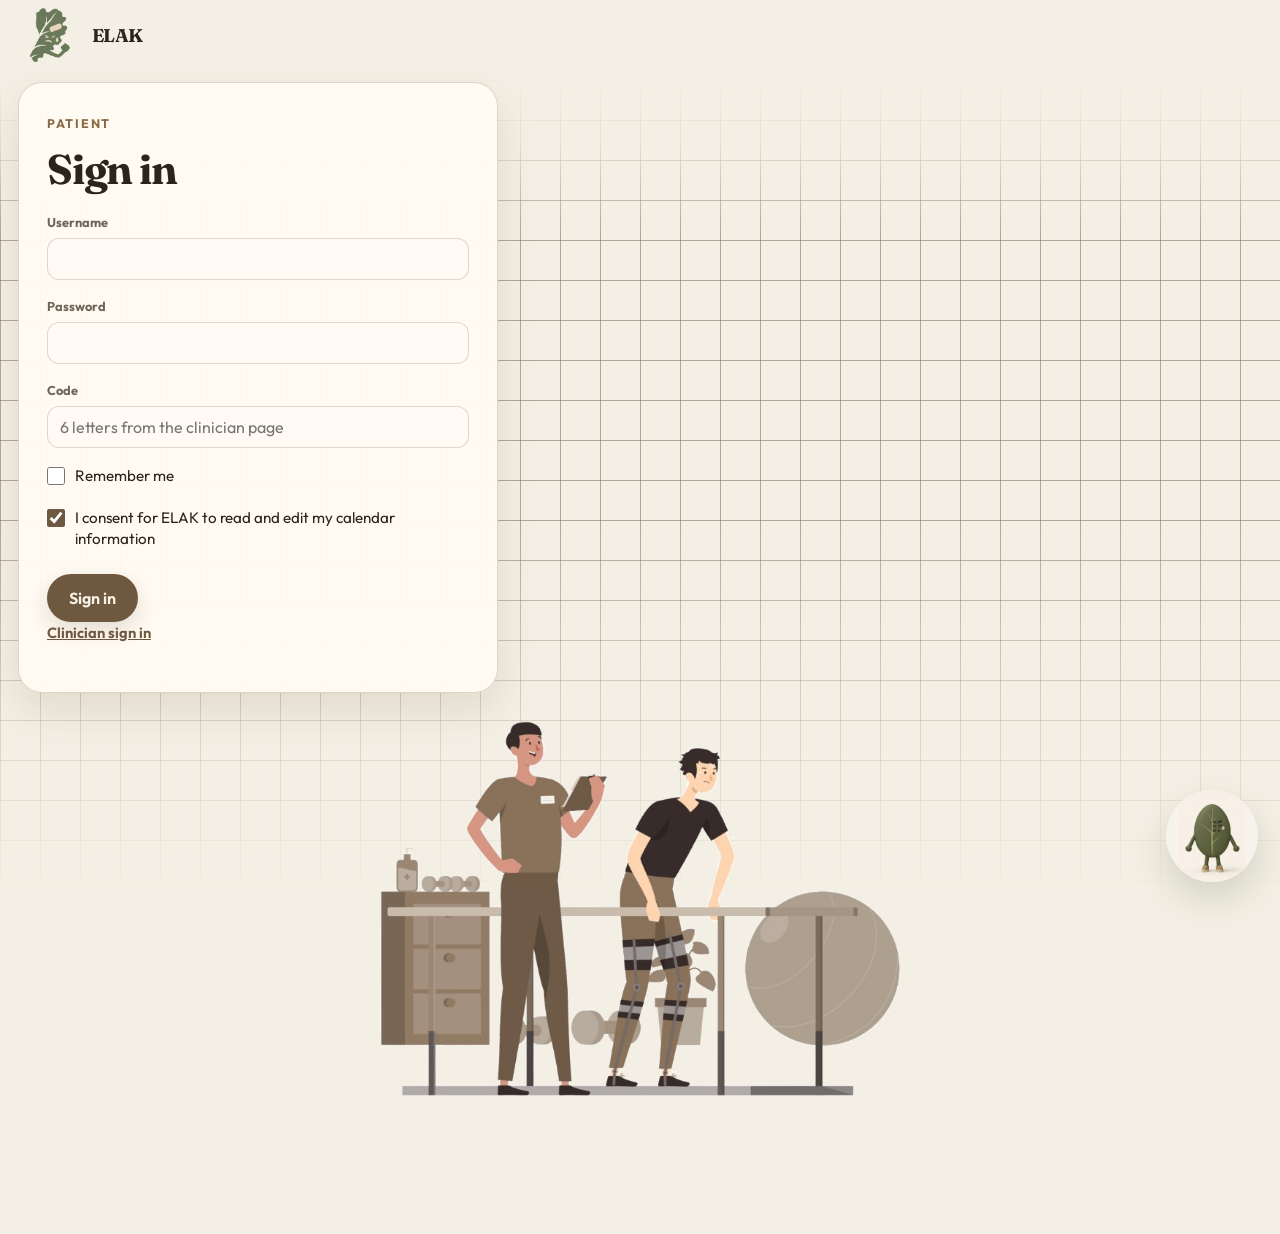
==== index.html @ 81b4bf95 "Write ELAK times onto the same Mac calendar as existing busy events. Co-authored-by: Cursor <cursora" ====
<!DOCTYPE html>
<html lang="en">
<head>
<meta charset="UTF-8">
<meta name="viewport" content="width=device-width, initial-scale=1">
<title>ELAK — Ankle rehab</title>
<link rel="icon" href="elak-logo.png?v=2">
<link rel="preconnect" href="https://fonts.googleapis.com">
<link rel="preconnect" href="https://fonts.gstatic.com" crossorigin>
<link href="https://fonts.googleapis.com/css2?family=Fraunces:opsz,wght@9..144,560;9..144,680&family=Outfit:wght@400;500;600;700&display=swap" rel="stylesheet">
<style>
  :root {
    --bg: #f4efe4;
    --ink: #2a241c;
    --muted: #6e6458;
    --paper: rgba(255, 250, 242, 0.97);
    --line: rgba(111, 88, 64, 0.22);
    --terra: #6f5840;
    --terra-deep: #5c4632;
    --leaf: #5f7d62;
    --leaf-soft: rgba(95, 125, 98, 0.18);
    --sky: #8a7355;
    --gold: #a6843d;
    --shadow: 0 18px 40px rgba(90, 70, 40, 0.12);
  }
  * { box-sizing: border-box; }
  html, body { height: 100%; }
  html { color-scheme: light; }
  body {
    margin: 0;
    color: var(--ink);
    font-family: Outfit, "Avenir Next", "Segoe UI", sans-serif;
    background: #f4efe4;
  }
  .shape-grid {
    position: fixed;
    inset: 0;
    z-index: 1;
    pointer-events: none;
    overflow: hidden;
    -webkit-mask-image: linear-gradient(to bottom, transparent 0%, transparent 8%, rgba(0,0,0,0.22) 16%, #000 26%, #000 58%, rgba(0,0,0,0.4) 80%, transparent 100%);
    mask-image: linear-gradient(to bottom, transparent 0%, transparent 8%, rgba(0,0,0,0.22) 16%, #000 26%, #000 58%, rgba(0,0,0,0.4) 80%, transparent 100%);
  }
  .shapegrid-canvas { width: 100%; height: 100%; display: block; }
  button, input, select, textarea { font: inherit; color: inherit; }
  input, select, textarea {
    border: 1px solid var(--line);
    background: #fffaf3;
    border-radius: 12px;
    padding: 10px 12px;
    width: 100%;
  }
  textarea { resize: vertical; }
  input:focus-visible, select:focus-visible, textarea:focus-visible {
    outline: 3px solid var(--sky);
    outline-offset: 2px;
  }
  button { cursor: pointer; }
  a.ghost { text-decoration: none; display: inline-flex; align-items: center; }
  button:focus-visible, .brand:focus-visible, a.ghost:focus-visible {
    outline: 3px solid var(--sky);
    outline-offset: 3px;
  }
  #app {
    position: relative;
    z-index: 2;
    max-width: 1480px;
    margin: 0 auto;
    min-height: 100%;
    padding: 8px 56px 56px;
    display: flex;
    flex-direction: column;
  }
  header {
    display: flex;
    align-items: center;
    justify-content: space-between;
    gap: 12px;
    position: relative;
    z-index: 5;
    min-height: 48px;
    margin-bottom: 20px;
  }
  .brand {
    display: inline-flex;
    align-items: center;
    gap: 10px;
    border: 0;
    background: transparent;
    padding: 0;
    font-family: Fraunces, Georgia, serif;
    font-size: 1.35rem;
    font-weight: 680;
    letter-spacing: -0.03em;
  }
  .mark {
    width: 88px;
    height: 74px;
    object-fit: contain;
    display: block;
  }
  .header-actions { display: flex; align-items: center; gap: 8px; }
  .header-actions[hidden] { display: none !important; }
  .chip, .ghost {
    border: 1px solid var(--line);
    background: rgba(255, 250, 242, 0.98);
    border-radius: 999px;
    padding: 8px 12px;
    color: var(--ink);
    font-size: 0.92rem;
    backdrop-filter: blur(4px);
  }
  .ghost:hover { border-color: rgba(247, 244, 238, 0.4); color: white; }
  #notes-open { position: relative; }
  .notes-dot {
    position: absolute;
    top: 6px;
    right: 6px;
    width: 8px;
    height: 8px;
    border-radius: 50%;
    background: #e23b2e;
    box-shadow: 0 0 0 2px #fff7ec;
    pointer-events: none;
  }
  .screen { display: none; flex: 1; min-height: 0; }
  .screen.on { display: flex; flex-direction: column; }
  .screen[hidden] { display: none !important; }
  .slot-card, .busy-box {
    background: var(--paper);
    border: 1px solid var(--line);
    border-radius: 20px;
    padding: 22px 24px 24px;
    margin: 0 0 20px;
  }
  .fold {
    padding: 0;
    overflow: hidden;
  }
  .fold-btn {
    width: 100%;
    display: flex;
    align-items: center;
    justify-content: space-between;
    gap: 12px;
    border: 0;
    background: transparent;
    padding: 18px 22px;
    font: inherit;
    font-weight: 700;
    letter-spacing: 0.14em;
    text-transform: uppercase;
    font-size: 0.78rem;
    color: #8a6a45;
    text-align: left;
  }
  .fold-btn::after {
    content: "+";
    font-size: 1.15rem;
    font-weight: 650;
    color: var(--terra);
    letter-spacing: 0;
    text-transform: none;
  }
  .fold.open .fold-btn::after { content: "–"; }
  .fold-body { display: none; padding: 4px 22px 22px; }
  .fold.open .fold-body { display: block; }
  .slot-card .row { margin-top: 10px; }
  .slot-card.ok { border-color: var(--leaf); }
  .choice-list { display: flex; flex-direction: column; gap: 8px; margin-top: 8px; }
  .choice {
    display: flex;
    align-items: flex-start;
    gap: 10px;
    border: 1px solid var(--line);
    border-radius: 14px;
    padding: 10px 12px;
    background: rgba(255,250,242,0.8);
  }
  .choice.sel { border-color: var(--leaf); box-shadow: inset 0 0 0 1px var(--leaf); }
  .choice small { display: block; color: var(--muted); }
  #overlay-nudge {
    background: rgba(18, 14, 10, 0.55);
    place-items: center;
    padding: 18px;
    pointer-events: auto;
  }
  #overlay-nudge .card {
    width: min(440px, calc(100vw - 32px));
    border: 1px solid var(--line);
    box-shadow: 0 24px 50px rgba(42, 36, 28, 0.28);
  }
  .cal-pop {
    display: grid;
    grid-template-columns: 92px 1fr;
    gap: 16px;
    align-items: center;
    margin: 0 0 14px;
  }
  .cal-pop-date {
    background: #fffaf3;
    border: 1px solid var(--line);
    border-radius: 18px;
    text-align: center;
    overflow: hidden;
    box-shadow: inset 0 0 0 1px rgba(255,255,255,0.4);
  }
  .cal-pop-month {
    display: block;
    background: #b23a2f;
    color: #fffaf3;
    font-size: 0.72rem;
    letter-spacing: 0.14em;
    font-weight: 800;
    padding: 6px 4px 4px;
  }
  .cal-pop-date strong {
    display: block;
    font-family: Fraunces, Georgia, serif;
    font-size: 2.2rem;
    line-height: 1;
    padding: 8px 4px 0;
  }
  .cal-pop-dow {
    display: block;
    color: var(--muted);
    font-size: 0.72rem;
    letter-spacing: 0.06em;
    text-transform: uppercase;
    padding: 4px 4px 8px;
  }
  #nudge-when { margin: 0 0 6px; font-weight: 700; color: var(--terra-deep); }
  #screen-story.on {
    display: flex;
    flex-direction: column;
    align-items: stretch;
    width: 100%;
    max-width: none;
    margin: 0;
    flex: 1;
    min-height: 0;
    overflow: auto;
    -webkit-overflow-scrolling: touch;
  }
  .reward-shell {
    width: 100%;
    display: flex;
    flex-direction: column;
    flex: 1;
    min-height: 0;
    overflow: auto;
    -webkit-overflow-scrolling: touch;
  }
  #reward-frame {
    width: 100%;
    flex: 1 1 auto;
    min-height: calc(100dvh - 132px);
    height: calc(100dvh - 132px);
    border: 0;
    border-radius: 24px;
    background: #f6f3ec;
    box-shadow: var(--shadow);
  }
  .reel-shell { width: min(420px, 100%); }
  .story-stage {
    position: relative;
    width: 100%;
    aspect-ratio: 9 / 16;
    height: auto;
    max-height: min(86vh, 780px);
    background: #0c0b0a;
    color: #f7f1e6;
    border-radius: 28px;
    padding: 0;
    box-shadow: 0 22px 48px rgba(20, 16, 12, 0.35);
    overflow: hidden;
  }
  .reel-bars {
    position: absolute;
    top: 10px; left: 10px; right: 10px;
    z-index: 7;
    display: flex;
    gap: 3px;
  }
  .reel-bars i {
    flex: 1;
    height: 3px;
    border-radius: 99px;
    background: rgba(255,255,255,0.22);
  }
  .reel-bars i.done { background: rgba(255,255,255,0.72); }
  .reel-bars i.on { background: #fff; box-shadow: 0 0 8px rgba(255,255,255,0.4); }
  .reel-meta {
    position: absolute;
    top: 22px; left: 14px; right: 14px;
    z-index: 6;
    pointer-events: none;
    text-shadow: 0 1px 8px rgba(0,0,0,0.45);
  }
  .reel-meta .kicker { color: #f3d9a4; }
  .reel-meta h2 {
    font-size: 1.35rem;
    line-height: 1.15;
    margin: 2px 0 4px;
    color: #fffaf3;
  }
  .reel-meta .note { color: rgba(247,241,230,0.78); max-width: none; }
  .reel-hit {
    position: absolute;
    inset: 0;
    z-index: 5;
    display: grid;
    grid-template-columns: 1fr 1fr;
  }
  .reel-hit button {
    background: transparent;
    border: 0;
    padding: 0;
  }
  .story-set {
    position: absolute;
    inset: 0;
    overflow: hidden;
    transition: background 0.8s ease;
  }
  .story-set[data-set="ward"] { background: radial-gradient(ellipse at 20% 10%, #3a2a1c 0%, #1a1410 55%, #0e0c0a 100%); }
  .story-set[data-set="gym"] { background: radial-gradient(ellipse at 80% 0%, #243040 0%, #141820 60%, #0c0e12 100%); }
  .story-set[data-set="hall"] { background: linear-gradient(180deg, #2a2420 0%, #161310 48%, #0f0d0b 100%); }
  .story-set[data-set="garden"] { background: radial-gradient(ellipse at 50% 120%, #2a3a28 0%, #141910 70%, #0c100c 100%); }
  .story-set[data-set="office"] { background: radial-gradient(ellipse at 10% 0%, #2c3340 0%, #161820 60%, #0c0d10 100%); }
  .story-set[data-set="room"] { background: radial-gradient(ellipse at 70% 20%, #2a221c 0%, #16130f 60%, #0e0c0a 100%); }
  .story-set::before, .story-set::after {
    content: "";
    position: absolute;
    pointer-events: none;
  }
  .story-set[data-set="ward"]::before {
    width: 120px; height: 160px; right: 12%; top: 8%;
    background: linear-gradient(#f3d9a4, #c9a36a);
    opacity: 0.18;
    filter: blur(18px);
    animation: storyGlow 4.5s ease-in-out infinite;
  }
  .story-set[data-set="ward"]::after {
    left: 8%; bottom: 18%; width: 38%; height: 18%;
    background: #2a221c;
    border-radius: 8px 8px 0 0;
    box-shadow: 0 -10px 0 #3a3028;
    opacity: 0.55;
  }
  .story-set[data-set="gym"]::before {
    inset: 22% 8% auto;
    height: 2px;
    background: repeating-linear-gradient(90deg, #6a7a88 0 18px, transparent 18px 36px);
    opacity: 0.35;
  }
  .story-set[data-set="garden"]::before {
    width: 180px; height: 180px; left: -20px; bottom: -40px;
    background: #2f4a32;
    border-radius: 50%;
    opacity: 0.5;
  }
  .story-set[data-set="garden"]::after {
    width: 140px; height: 140px; right: -10px; top: 20px;
    background: #3a5a3c;
    border-radius: 50%;
    opacity: 0.28;
    animation: storyFloat 7s ease-in-out infinite;
  }
  .story-set[data-set="hall"]::before {
    inset: 0 18%;
    background: linear-gradient(90deg, transparent, rgba(255,255,255,0.05), transparent);
    animation: storySweep 6s linear infinite;
  }
  .story-dust span {
    position: absolute;
    width: 4px; height: 4px;
    border-radius: 50%;
    background: rgba(255,236,200,0.45);
    animation: storyDust 9s linear infinite;
  }
  .story-set { animation: reelKen 18s ease-in-out infinite alternate; }
  .story-stage.talk-close .story-set { animation-duration: 10s; }
  .story-cast {
    position: absolute;
    left: 0; right: 0; bottom: 132px;
    display: flex;
    justify-content: center;
    align-items: flex-end;
    gap: 10px;
    min-height: 260px;
    z-index: 2;
    padding: 0 12px;
    transition: transform 0.6s ease;
  }
  .story-stage.talk-close .story-cast { transform: scale(1.18) translateY(18px); }
  .story-actor {
    width: 104px;
    text-align: center;
    transition: transform 0.45s ease, opacity 0.45s ease, filter 0.45s ease;
    opacity: 0.5;
  }
  .story-actor.talk {
    opacity: 1;
    transform: translateY(-18px) scale(1.22);
    z-index: 3;
  }
  .story-actor.talk .puppet::after {
    content: "";
    position: absolute;
    left: 50%;
    bottom: 4px;
    width: 70px;
    height: 16px;
    margin-left: -35px;
    background: radial-gradient(ellipse, rgba(226,196,138,0.45), transparent 70%);
    filter: blur(2px);
  }
  .story-actor.dim { opacity: 0.3; filter: saturate(0.6); }
  .story-stage.narrate .story-actor { opacity: 0.2; transform: scale(0.96); }
  .puppet {
    position: relative;
    height: 186px;
    margin: 0 auto;
  }
  .puppet .head {
    position: absolute;
    left: 50%; top: 28px;
    width: 52px; height: 52px;
    margin-left: -26px;
    border-radius: 50%;
    background: #f0d0b0;
    box-shadow: inset 0 -8px 0 rgba(0,0,0,0.06), 0 0 0 3px rgba(255,236,200,0.08);
    z-index: 3;
  }
  .puppet .hair {
    position: absolute;
    left: 50%; top: 16px;
    width: 58px; height: 26px;
    margin-left: -29px;
    border-radius: 24px 24px 10px 10px;
    background: #1a1410;
    z-index: 4;
  }
  .puppet .eye {
    position: absolute;
    top: 22px;
    width: 8px; height: 8px;
    border-radius: 50%;
    background: #1c1612;
    box-shadow: 0 0 0 2px #fff6ea;
  }
  .puppet .eye.l { left: 12px; }
  .puppet .eye.r { right: 12px; }
  .puppet .mouth {
    position: absolute;
    left: 50%; bottom: 11px;
    width: 14px; height: 4px;
    margin-left: -7px;
    border-radius: 0 0 10px 10px;
    background: #a45a4a;
  }
  .story-actor.talk .mouth { animation: storyTalk 0.28s ease-in-out infinite; }
  .story-actor.talk .puppet { animation: storyBreathe 1.4s ease-in-out infinite; }
  .story-actor.talk .eye { animation: storyBlink 3.2s ease-in-out infinite; }
  .puppet .body {
    position: absolute;
    left: 50%; top: 76px;
    width: 64px; height: 86px;
    margin-left: -32px;
    border-radius: 18px 18px 12px 12px;
    background: #1d2a44;
    box-shadow: inset 10px 0 0 rgba(255,255,255,0.06);
  }
  .puppet .arm {
    position: absolute;
    top: 84px;
    width: 15px; height: 56px;
    border-radius: 10px;
    background: #1d2a44;
    transform-origin: top center;
  }
  .puppet .arm.l { left: 18px; }
  .puppet .arm.r { right: 18px; }
  .story-actor.talk .arm.r { animation: storyGesture 1.6s ease-in-out infinite; }
  .actor-tag {
    margin: 6px 0 0;
    font-size: 0.78rem;
    letter-spacing: 0.08em;
    color: #d8cbb6;
  }
  .story-actor[data-look="su"] .hair { background: #4a3428; height: 34px; border-radius: 24px 24px 12px 12px; }
  .story-actor[data-look="su"] .body, .story-actor[data-look="su"] .arm { background: #f3eee6; }
  .story-actor[data-look="su"] .body { box-shadow: inset 0 0 0 2px #d8cfc3; }
  .story-actor[data-look="zhou"] .hair { background: #2c241c; height: 22px; }
  .story-actor[data-look="zhou"] .body, .story-actor[data-look="zhou"] .arm { background: #6d7380; }
  .story-actor[data-look="gu"] .hair { width: 40px; margin-left: -20px; height: 16px; top: 16px; background: #3a3228; }
  .story-actor[data-look="gu"] .body, .story-actor[data-look="gu"] .arm { background: #4a3828; }
  .story-actor[data-look="wang"] .body, .story-actor[data-look="wang"] .arm { background: #2a4a4a; }
  .story-actor[data-look="zhao"] .body, .story-actor[data-look="zhao"] .arm { background: #3a2a4a; }
  .story-actor[data-look="other"] .body, .story-actor[data-look="other"] .arm { background: #3a4038; }
  .story-caption {
    position: absolute;
    left: 0; right: 0; bottom: 0;
    z-index: 6;
    background: linear-gradient(180deg, transparent, rgba(8,6,4,0.88) 38%);
    border: 0;
    border-radius: 0;
    padding: 48px 16px 22px;
    min-height: 128px;
    backdrop-filter: none;
    pointer-events: none;
  }
  .story-caption .who {
    display: block;
    font-size: 0.78rem;
    letter-spacing: 0.16em;
    text-transform: uppercase;
    color: #f3d9a4;
    margin-bottom: 6px;
    font-weight: 800;
  }
  .story-caption .line {
    margin: 0;
    font-size: 1.22rem;
    line-height: 1.35;
    min-height: 2.6em;
    font-weight: 650;
    text-shadow: 0 2px 12px rgba(0,0,0,0.45);
  }
  .story-caption.talking .who::after {
    content: " · speaking";
    letter-spacing: 0.08em;
    color: #b9a888;
  }
  .story-log { display: none; }
  .story-line {
    opacity: 0;
    transform: translateY(18px);
    animation: storyIn 0.7s ease forwards;
    margin: 0 0 12px;
    line-height: 1.55;
  }
  .story-line .who {
    display: block;
    font-size: 0.78rem;
    letter-spacing: 0.12em;
    text-transform: uppercase;
    color: #8a7d6c;
    margin-bottom: 4px;
  }
  .story-line .line { font-size: 0.98rem; color: var(--ink); }
  @keyframes storyIn { to { opacity: 1; transform: none; } }
  @keyframes storyTalk {
    0%, 100% { height: 3px; border-radius: 8px; }
    50% { height: 9px; border-radius: 8px; }
  }
  @keyframes storyBlink {
    0%, 88%, 100% { transform: scaleY(1); }
    92% { transform: scaleY(0.15); }
  }
  @keyframes storyBreathe {
    0%, 100% { transform: translateY(0); }
    50% { transform: translateY(-4px); }
  }
  @keyframes storyGesture {
    0%, 100% { transform: rotate(8deg); }
    50% { transform: rotate(-12deg); }
  }
  @keyframes storyGlow {
    0%, 100% { opacity: 0.12; }
    50% { opacity: 0.28; }
  }
  @keyframes storyFloat {
    0%, 100% { transform: translateY(0); }
    50% { transform: translateY(-12px); }
  }
  @keyframes storySweep { to { transform: translateX(18%); } }
  @keyframes storyDust {
    0% { transform: translateY(20px); opacity: 0; }
    15% { opacity: 0.6; }
    100% { transform: translateY(-220px); opacity: 0; }
  }
  @keyframes reelKen {
    0% { transform: scale(1) translate3d(0, 0, 0); }
    100% { transform: scale(1.08) translate3d(-2%, 1%, 0); }
  }
  @media (prefers-reduced-motion: reduce) {
    .story-actor.talk .mouth, .story-actor.talk .puppet, .story-actor.talk .arm.r,
    .story-set, .story-set::before, .story-set::after, .story-dust span { animation: none; }
  }
  .story-stage.paused .story-actor.talk .mouth,
  .story-stage.paused .story-actor.talk .puppet,
  .story-stage.paused .story-actor.talk .arm.r,
  .story-stage.paused .story-actor.talk .eye,
  .story-stage.paused .story-set::before,
  .story-stage.paused .story-set::after,
  .story-stage.paused .story-dust span { animation-play-state: paused; }
  .story-transport { flex-wrap: wrap; justify-content: center; margin-top: 12px; }
  .story-list { display: flex; flex-direction: column; gap: 8px; margin-top: 8px; }
  .cal-table { width: 100%; border-collapse: collapse; font-size: 0.92rem; }
  .cal-table th, .cal-table td { border-bottom: 1px solid var(--line); padding: 12px 12px; text-align: left; vertical-align: top; color: var(--ink); }
  .cal-table th { color: var(--muted); font-size: 0.75rem; letter-spacing: 0.06em; text-transform: uppercase; }
  .cal-table .day { font-weight: 700; white-space: nowrap; }
  .mail-row {
    display: block;
    width: 100%;
    text-align: left;
    border: 1px solid var(--line);
    background: #fff;
    border-radius: 14px;
    padding: 12px 14px;
    margin: 0 0 8px;
  }
  .mail-row-inner {
    display: flex;
    align-items: flex-start;
    gap: 12px;
    width: 100%;
  }
  .mail-row .notes-dot {
    position: static;
    flex: 0 0 8px;
    width: 8px;
    height: 8px;
    box-shadow: none;
    transform: none;
    margin-top: 6px;
  }
  .mail-row.read .notes-dot { visibility: hidden; }
  .mail-copy { flex: 1 1 auto; min-width: 0; display: flex; flex-direction: column; gap: 4px; }
  .mail-copy strong, .mail-copy span { display: block; overflow-wrap: anywhere; }
  .mail-copy strong { font-weight: 700; }
  .mail-copy span { color: var(--muted); }
  .mail-row small {
    flex: 0 0 auto;
    margin-left: auto;
    padding-left: 16px;
    color: var(--muted);
    white-space: nowrap;
  }
  .mail-letter { white-space: pre-wrap; line-height: 1.5; margin: 0 0 8px; }
  .overlay .card.mail-card {
    width: min(560px, 100%);
    max-height: min(86vh, 860px);
    display: flex;
    flex-direction: column;
    overflow: hidden;
    padding-bottom: 16px;
  }
  .mail-scroll {
    flex: 1 1 auto;
    min-height: 0;
    overflow: auto;
    -webkit-overflow-scrolling: touch;
    padding-right: 4px;
  }
  .mail-card .mail-actions {
    flex: 0 0 auto;
    margin-top: 16px;
    padding-top: 16px;
    border-top: 1px solid var(--line);
  }
  .mail-card .kicker { margin: 12px 0 4px; }
  .mail-card .kicker:first-child { margin-top: 0; }
  .mail-card p, .mail-card h2 { margin: 0 0 8px; }
  .mail-card h2 { line-height: 1.2; }
  .mail-card label { display: block; margin: 0 0 8px; }
  #mail-kale { margin: 18px 0 0; display: flex; flex-direction: column; gap: 16px; }
  #mail-kale .row { display: flex; flex-wrap: wrap; gap: 12px; margin-top: 4px; }
  #mail-kale-msg { margin: 0 0 4px; }
  #mail-kale-reason-wrap { margin: 0; }
  #mail-kale-reason { width: 100%; min-height: 84px; }
  .cal-wrap { max-height: 320px; overflow: auto; border: 1px solid var(--line); border-radius: 14px; background: rgba(255,250,242,0.55); margin-top: 14px; }
  #screen-title.on {
    display: grid;
    grid-template-columns: minmax(36rem, 1.55fr) minmax(240px, 0.55fr);
    column-gap: clamp(20px, 4vw, 48px);
    align-items: start;
  }
  #screen-title .home-copy {
    min-width: 0;
    margin-left: 40px;
    display: flex;
    flex-direction: column;
    gap: 12px;
  }
  #screen-title .home-hero {
    justify-self: end;
    align-self: start;
    margin-top: 5.2rem;
    transform: translateX(-40px);
    pointer-events: none;
  }
  #screen-title .home-hero img { width: min(340px, 28vw); height: auto; }
  #home-title {
    white-space: nowrap;
    font-size: clamp(2.6rem, 5.4vw, 4.6rem);
    margin: 0 0 0.55em;
    line-height: 1.05;
  }
  #screen-title .lede { max-width: 46rem; }
  #screen-signin.on {
    display: grid;
    grid-template-columns: 1.15fr 0.85fr;
    gap: 28px;
    align-items: center;
    min-height: calc(100vh - 140px);
  }
  #screen-signin .gate { margin: 0; width: min(480px, 100%); }
  .home-start {
    display: flex;
    align-items: center;
    gap: 12px;
    margin: 0 0 22px;
  }
  #home-story {
    margin: 0 0 20px;
    background: none;
    border: 0;
    padding: 0;
  }
  #start-btn,
  #home-story .primary {
    padding: 18px 28px;
    font-size: 1.08rem;
  }
  #start-btn:not([hidden]) {
    position: relative;
    z-index: 4;
    display: inline-flex;
    align-items: center;
    justify-content: center;
    min-height: 52px;
    touch-action: manipulation;
    -webkit-tap-highlight-color: rgba(111, 88, 64, 0.2);
    white-space: normal;
    text-align: center;
  }
  #start-btn[hidden] { display: none !important; }
  .remember {
    display: flex;
    align-items: center;
    gap: 10px;
    margin: 4px 0 14px;
    font-size: 0.95rem;
    color: var(--ink);
    cursor: pointer;
    user-select: none;
  }
  .remember.consent {
    align-items: flex-start;
    line-height: 1.4;
    margin: 0 0 18px;
  }
  .remember.consent input { margin-top: 2px; }
  .remember input {
    width: 18px;
    height: 18px;
    margin: 0;
    accent-color: var(--terra);
    flex: none;
  }
  .kicker {
    margin: 0 0 16px;
    color: #8a6a45;
    font-weight: 700;
    letter-spacing: 0.14em;
    text-transform: uppercase;
    font-size: 0.78rem;
    line-height: 1.4;
  }
  h1, h2, h3 { font-family: Fraunces, Georgia, serif; font-weight: 680; letter-spacing: -0.03em; margin: 0; }
  h1 { font-size: clamp(3rem, 7vw, 5.4rem); line-height: 0.92; }
  .lede { font-size: 1.18rem; line-height: 1.5; max-width: 38rem; color: var(--ink); margin: 0 0 12px; }
  .note { color: var(--muted); font-size: 0.92rem; line-height: 1.5; max-width: 40rem; margin: 0 0 12px; }
  .note:empty, .lede:empty { display: none; margin: 0; }
  .row { display: flex; flex-wrap: wrap; gap: 10px; align-items: center; }
  .primary, .secondary {
    border-radius: 999px;
    padding: 14px 22px;
    border: 0;
    font-weight: 650;
  }
  .primary { background: var(--terra); color: #f7f1e6; box-shadow: 0 8px 20px rgba(90, 70, 40, 0.16); }
  .primary:hover { background: #5c4632; }
  .secondary { background: rgba(255, 250, 242, 0.98); border: 1px solid var(--line); color: var(--ink); backdrop-filter: blur(4px); }
  .secondary:hover { border-color: rgba(111, 88, 64, 0.45); }
  .secondary.sel { background: #6f5840; color: #f7f1e6; border-color: #6f5840; }
  .hero-card {
    background: transparent;
    display: flex;
    align-items: center;
    justify-content: center;
  }
  .hero-card img { width: min(100%, 520px); height: auto; display: block; }
  .modes { display: flex; gap: 8px; margin: 8px 0 14px; flex-wrap: wrap; }
  .mode {
    flex: 1;
    min-width: 220px;
    text-align: left;
    background: var(--paper);
    border: 1px solid var(--line);
    border-radius: 18px;
    padding: 12px 14px;
    backdrop-filter: blur(6px);
  }
  .mode.sel { border-color: var(--leaf); box-shadow: inset 0 0 0 1px var(--leaf); background: rgba(158, 216, 184, 0.12); }
  .mode strong { display: block; margin-bottom: 2px; }
  .mode span { color: var(--muted); font-size: 0.9rem; line-height: 1.35; display: block; }
  #quest-cards { display: grid; grid-template-columns: repeat(3, 1fr); gap: 14px; }
  .quest {
    text-align: left;
    background: var(--paper);
    border: 1px solid var(--line);
    border-radius: 22px;
    padding: 18px;
    box-shadow: var(--shadow);
    min-height: 230px;
    display: flex;
    flex-direction: column;
    gap: 8px;
  }
  .quest:hover { transform: translateY(-2px); }
  .quest .time { color: var(--leaf); font-weight: 700; font-size: 0.86rem; letter-spacing: 0.04em; text-transform: uppercase; }
  .quest p { margin: 0; color: var(--muted); line-height: 1.4; flex: 1; }
  .quest .go { color: var(--terra-deep); font-weight: 700; }
  .plan-list { list-style: none; padding: 0; margin: 0; display: flex; flex-direction: column; gap: 14px; }
  .plan-list li, .plan-item {
    display: flex;
    flex-direction: column;
    gap: 8px;
    background: rgba(255, 250, 242, 0.72);
    border: 1px solid var(--line);
    border-radius: 16px;
    padding: 16px 18px;
  }
  .plan-item-name, .plan-list strong {
    display: block;
    margin: 0;
    font-size: 1.12rem;
    line-height: 1.35;
    font-weight: 700;
  }
  .plan-item-meta, .plan-list span {
    display: block;
    color: var(--leaf);
    font-weight: 700;
    font-size: 0.82rem;
    letter-spacing: 0.04em;
    text-transform: uppercase;
    line-height: 1.35;
  }
  .plan-list p { margin: 0; color: var(--muted); line-height: 1.45; }
  .clinic-layout { display: grid; grid-template-columns: 240px minmax(0, 1fr); gap: 16px; align-items: start; }
  .clinic-side, .clinic-main {
    background: var(--paper);
    border: 1px solid var(--line);
    border-radius: 24px;
    padding: 16px;
    box-shadow: var(--shadow);
    backdrop-filter: blur(6px);
  }
  .clinic-side { display: flex; flex-direction: column; gap: 8px; }
  .patient {
    text-align: left;
    border: 1px solid var(--line);
    background: rgba(255, 255, 255, 0.04);
    border-radius: 14px;
    padding: 10px 12px;
  }
  .patient.sel { border-color: var(--leaf); box-shadow: inset 0 0 0 1px var(--leaf); }
  .patient small { display: block; color: var(--muted); margin-top: 2px; }
  .field { display: flex; flex-direction: column; gap: 6px; margin-bottom: 12px; }
  .field label, .ex-row label { font-size: 0.8rem; font-weight: 700; color: var(--muted); }
  .ex-row {
    border: 1px solid var(--line);
    border-radius: 16px;
    padding: 12px;
    margin-bottom: 10px;
    display: grid;
    gap: 8px;
    background: rgba(255, 255, 255, 0.03);
  }
  .ex-grid { display: grid; grid-template-columns: 1.4fr 0.6fr; gap: 8px; }
  .plan-code {
    font-family: Fraunces, Georgia, serif;
    font-size: 2.2rem;
    letter-spacing: 0.18em;
    margin: 4px 0 8px;
  }
  .saved-box {
    background: var(--leaf-soft);
    border-radius: 16px;
    padding: 12px 14px;
    margin-bottom: 14px;
  }
  .history { margin-top: 8px; }
  .history li { padding: 8px 0; border-top: 1px solid var(--line); color: var(--muted); }
  .icon-row { display: flex; gap: 6px; justify-content: flex-end; }
  .icon-row button { padding: 6px 10px; }
  #screen-play.on {
    display: block;
  }
  .play-studio { position: relative; min-height: calc(100vh - 140px); padding-bottom: 88px; }
  .play-grid { display: grid; gap: 16px; }
  .play-studio.watch .play-grid { grid-template-columns: 1fr; }
  .play-studio.watch .teach { width: min(920px, 100%); margin: 0 auto; }
  .play-studio.film .play-grid { grid-template-columns: 1fr 1fr; align-items: start; }
  .play-studio.watch #film-booth { display: none; }
  .play-studio.film #watch-ready { display: none; }
  .teach {
    display: grid;
    grid-template-rows: 1fr auto;
    gap: 10px;
    min-height: 0;
  }
  .teach[hidden] { display: none; }
  .teach-screen {
    min-height: 0;
    aspect-ratio: 16 / 9;
    border-radius: 22px;
    overflow: hidden;
    background: #1c1914;
    border: 1px solid rgba(111, 88, 64, 0.22);
  }
  .teach-screen iframe {
    width: 100%;
    height: 100%;
    border: 0;
    display: block;
  }
  .teach-cap {
    margin: 0;
    text-align: center;
    color: #6e6458;
    font-size: 0.92rem;
    font-weight: 600;
  }
  .film-pane {
    background: var(--paper);
    border: 1px solid var(--line);
    border-radius: 24px;
    padding: 14px;
    box-shadow: var(--shadow);
    display: flex;
    flex-direction: column;
    gap: 10px;
    min-height: 0;
  }
  .film-pane video {
    width: 100%;
    border-radius: 16px;
    background: #111;
    aspect-ratio: 16 / 9;
    object-fit: cover;
  }
  .play-submit {
    position: fixed;
    right: 40px;
    bottom: 28px;
    z-index: 6;
  }
  .play-submit:disabled {
    opacity: 0.45;
    cursor: not-allowed;
  }
  #banner {
    position: absolute;
    inset: 0;
    display: grid;
    place-items: center;
    text-align: center;
    pointer-events: none;
    background: linear-gradient(to top, rgba(0, 0, 0, 0.28), rgba(0, 0, 0, 0.08));
  }
  #banner[hidden] { display: none; }
  #banner strong {
    font-family: Fraunces, Georgia, serif;
    font-size: clamp(3rem, 8vw, 6rem);
    color: #2a241c;
    text-shadow: none;
    line-height: 0.9;
  }
  #banner span { display: block; color: #2a241c; font-weight: 650; font-size: 1.1rem; margin-top: 6px; }
  .hud {
    background: var(--paper);
    border-radius: 28px;
    padding: 18px 18px 14px;
    box-shadow: var(--shadow);
    display: flex;
    flex-direction: column;
    gap: 10px;
    border: 1px solid var(--line);
    backdrop-filter: blur(6px);
    min-height: 0;
    max-height: min(720px, calc(100vh - 118px));
    overflow: auto;
  }
  .hud h2 { font-size: 1.7rem; line-height: 1.05; }
  .step, .coach-line, .side-line { margin: 0; }
  .step { color: var(--muted); font-size: 0.92rem; }
  .coach-line { font-size: 1.05rem; line-height: 1.35; min-height: 2.7em; }
  .side-line { color: var(--sky); font-weight: 700; min-height: 1.2em; }
  .block { display: flex; flex-direction: column; gap: 6px; }
  .spread { display: flex; justify-content: space-between; align-items: center; gap: 12px; margin: 0 0 14px; font-size: 0.92rem; color: var(--muted); }
  .pips { display: flex; gap: 5px; flex-wrap: wrap; justify-content: flex-end; }
  .pip { width: 12px; height: 12px; border-radius: 99px; background: rgba(111, 88, 64, 0.18); display: block; }
  .pip.on { background: var(--terra); }
  .bar { height: 12px; background: rgba(111, 88, 64, 0.12); border-radius: 99px; overflow: hidden; }
  .bar > span { display: block; height: 100%; width: 0; background: var(--leaf); border-radius: inherit; }
  .combo { min-height: 1.2em; margin: 0; font-weight: 700; color: var(--gold); }
  #hold {
    position: relative;
    overflow: hidden;
    border: 0;
    border-radius: 18px;
    min-height: 84px;
    background: var(--leaf);
    color: white;
    font-weight: 750;
    font-size: 1.25rem;
    letter-spacing: -0.02em;
  }
  #hold.release { background: var(--sky); }
  #hold.down { transform: translateY(1px); filter: saturate(1.1); }
  #hold-fill {
    position: absolute;
    left: 0; top: 0; bottom: 0;
    width: 0;
    background: rgba(255,255,255,0.18);
  }
  #hold-label { position: relative; }
  .hold-hint, .keys, .fine { margin: 0; color: var(--muted); font-size: 0.84rem; line-height: 1.35; }
  .texty {
    border: 0;
    background: transparent;
    color: var(--terra-deep);
    font-weight: 700;
    padding: 6px 0;
    text-align: left;
  }
  .hud-actions { display: flex; justify-content: space-between; gap: 8px; }
  #screen-done.on { align-items: center; justify-content: center; }
  .done {
    width: min(680px, 100%);
    background: var(--paper);
    border: 1px solid var(--line);
    border-radius: 28px;
    padding: 28px 26px;
    box-shadow: var(--shadow);
    backdrop-filter: blur(6px);
  }
  .stars { font-size: 1.8rem; letter-spacing: 0.12em; color: var(--gold); margin: 8px 0; }
  .stars i { font-style: normal; color: rgba(255,255,255,0.22); }
  .stars i.on { color: var(--gold); }
  .done-list { list-style: none; padding: 0; margin: 12px 0 18px; }
  .done-list li {
    display: block;
    padding: 10px 0;
    border-top: 1px solid var(--line);
  }
  .posture-report { margin: 6px 0 0; font-size: 0.88rem; line-height: 1.45; color: var(--muted); }
  .posture-report .ok { color: var(--leaf); }
  .posture-report .off { color: var(--terra-deep); }
  #posture-line { min-height: 1.2em; margin: 8px 0 0; }
  .overlay {
    position: fixed;
    inset: 0;
    z-index: 6;
    background: rgba(244, 239, 228, 0.82);
    display: grid;
    place-items: center;
    padding: 18px;
    overflow: auto;
  }
  .overlay[hidden] { display: none !important; }
  #overlay-unlock { z-index: 9; }
  #overlay-unlock .card { width: min(560px, 100%); }
  .unlock-list {
    list-style: none;
    margin: 8px 0 16px;
    padding: 0;
    display: flex;
    flex-direction: column;
    gap: 10px;
  }
  .unlock-list li {
    margin: 0;
    padding: 12px 14px;
    border-radius: 16px;
    background: #fffaf3;
    border: 1px solid var(--line);
    font-weight: 650;
    line-height: 1.4;
  }
  .unlock-badges {
    display: flex;
    flex-wrap: wrap;
    gap: 10px;
    margin: 0 0 16px;
  }
  .unlock-badge {
    flex: 1 1 140px;
    min-width: 132px;
    padding: 12px 12px 14px;
    border-radius: 18px;
    background: #fffaf3;
    border: 1px solid var(--line);
    text-align: center;
  }
  .unlock-badge .mark {
    width: auto;
    height: auto;
    display: block;
    font-size: 2rem;
    line-height: 1;
    margin: 0 0 8px;
  }
  .unlock-badge strong { display: block; font-size: 0.95rem; }
  .unlock-badge span { display: block; margin-top: 4px; color: var(--leaf); font-size: 0.8rem; font-weight: 700; }
  .card {
    width: min(480px, 100%);
    background: rgba(255, 250, 242, 0.98);
    border: 1px solid var(--line);
    border-radius: 24px;
    padding: 22px;
    box-shadow: var(--shadow);
    backdrop-filter: blur(6px);
  }
  .card h2 { font-size: 2rem; margin: 4px 0 8px; }
  .card p { line-height: 1.45; }
  .gate {
    width: min(480px, 100%);
    margin: 6vh auto 0;
    background: rgba(255, 250, 242, 0.97);
    border: 1px solid var(--line);
    border-radius: 24px;
    padding: 32px 28px;
    box-shadow: var(--shadow);
  }
  .gate h1 { margin: 0 0 22px; line-height: 1.05; }
  .gate .field { gap: 8px; margin: 0 0 18px; }
  .gate .remember { margin: 6px 0 22px; }
  .gate .note { margin: 0 0 16px; }
  .gate .primary { margin-top: 2px; }
  .gate-switch { margin: 16px 0 0; }
  .gate-switch a { color: var(--terra); font-weight: 650; }
  .profile-layout { display: grid; grid-template-columns: 280px minmax(0, 1fr); gap: 22px; align-items: start; }
  .field-label { margin: 0 0 6px; font-size: 0.8rem; font-weight: 700; color: var(--muted); }
  .swatches, .styles { display: flex; gap: 8px; flex-wrap: wrap; margin: 0 0 14px; }
  .style-chip { border-radius: 999px; padding: 8px 12px; border: 1px solid var(--line); background: rgba(255,250,242,0.72); }
  .style-chip.sel { background: #6f5840; color: #f7f1e6; border-color: #6f5840; }
  .swatch { width: 36px; height: 36px; border-radius: 50%; border: 2px solid transparent; padding: 0; }
  .swatch.sel { border-color: #2a241c; }
  #avatar-preview { width: 100%; height: auto; background: #f3ead7; border-radius: 24px; border: 1px solid var(--line); display: block; }
  .sr {
    position: absolute;
    width: 1px; height: 1px;
    overflow: hidden;
    clip: rect(0 0 0 0);
  }
  @media (max-width: 1280px) {
    .shape-grid { inset: 0; }
    #app { padding: 8px 18px 120px; }
    .mark { width: 64px; height: 54px; }
    #screen-title.on, #screen-signin.on, #quest-cards, #screen-play.on, .clinic-layout, .ex-grid, .profile-layout, .play-studio.film .play-grid { grid-template-columns: 1fr; }
    #screen-title.on {
      display: flex !important;
      flex-direction: column;
      grid-template-columns: none;
    }
    #screen-title .home-copy {
      margin-left: 0;
      width: 100%;
    }
    #screen-title .home-hero { margin-top: 8px; justify-self: start; transform: none; }
    #home-title { white-space: normal; font-size: clamp(2.2rem, 10vw, 3.2rem); }
    .home-start { width: 100%; margin: 6px 0 18px; }
    #start-btn:not([hidden]) {
      width: 100%;
      max-width: 100%;
    }
    .play-submit { right: 20px; bottom: 18px; }
    #reward-frame {
      min-height: calc(100dvh - 168px);
      height: calc(100dvh - 168px);
    }
    .brand { white-space: nowrap; font-size: 1.15rem; }
    header { align-items: center; flex-wrap: wrap; }
    .header-actions { flex-wrap: wrap; justify-content: flex-end; max-width: 100%; }
    h1 { font-size: 2.6rem; }
  }
  @media (prefers-reduced-motion: reduce) {
    .quest { transition: none; }
  }
</style>
</head>
<body>
<div id="page-fade" style="position:fixed;inset:0;background:#0b0b0f;z-index:99999;pointer-events:none;opacity:1;transition:opacity .55s ease"></div>
<div id="shape-grid" class="shape-grid" aria-hidden="true"></div>
<script src="shape-grid.js?v=32"></script>
<div id="app">
  <header>
    <button class="brand" id="home" type="button"><img class="mark" src="elak-logo.png?v=2" alt=""> ELAK</button>
    <div class="header-actions" id="header-actions" hidden>
      <span class="chip" id="streak" hidden></span>
      <button class="ghost" id="home-open" type="button" hidden>Home</button>
      <button class="ghost" id="book-open" type="button" hidden>Edit schedule</button>
      <button class="ghost" id="notes-open" type="button" hidden>Notifications<span class="notes-dot" id="patient-notes-dot" hidden></span></button>
      <button class="ghost" id="films-open" type="button" hidden>Films</button>
      <button class="ghost" id="stories-open" type="button" hidden>Rewards</button>
      <button class="ghost" id="patient-out" type="button" hidden>Sign out</button>
      <button class="ghost" id="mute" type="button" hidden>Sound on</button>
    </div>
  </header>

  <section class="screen" id="screen-signin" hidden>
    <form class="gate" id="patient-form">
      <p class="kicker">Patient</p>
      <h1>Sign in</h1>
      <div class="field">
        <label for="patient-user">Username</label>
        <input id="patient-user" autocapitalize="none" autocomplete="username" spellcheck="false" required>
      </div>
      <div class="field">
        <label for="patient-pass">Password</label>
        <input id="patient-pass" type="password" autocomplete="current-password" required>
      </div>
      <div class="field">
        <label for="patient-code">Code</label>
        <input id="patient-code" maxlength="6" autocapitalize="characters" autocomplete="off" spellcheck="false" placeholder="6 letters from the clinician page">
      </div>
      <label class="remember" for="patient-remember">
        <input id="patient-remember" type="checkbox">
        Remember me
      </label>
      <label class="remember consent" for="patient-cal-consent">
        <input id="patient-cal-consent" type="checkbox" checked>
        I consent for ELAK to read and edit my calendar information
      </label>
      <p class="note" id="patient-error"></p>
      <button class="primary" type="submit">Sign in</button>
      <p class="note gate-switch"><a href="clinician.html">Clinician sign in</a></p>
    </form>
    <div class="hero-card">
      <img src="hero.png?v=22" alt="A physiotherapist with a clipboard stands beside a patient practising at parallel bars.">
    </div>
  </section>

  <section class="screen on" id="screen-title">
    <div class="home-copy">
      <h1 id="home-title">Today's practice</h1>
      <div class="home-start row">
        <button class="primary" id="start-btn" type="button" hidden>Start today's exercise</button>
        <button class="secondary" id="how-open" type="button" hidden>How to play</button>
      </div>
      <p class="lede" id="home-lede" hidden></p>
      <p class="note" id="nudge-line"></p>
      <p class="note" id="plan-status"></p>
      <p class="note" id="best-line" hidden></p>
      <div id="home-plan" class="busy-box fold" hidden></div>
      <div id="home-schedule" class="busy-box fold" hidden></div>
      <div id="home-calendar" class="busy-box fold" hidden></div>
      <div id="home-story" hidden></div>
    </div>
    <div class="hero-card home-hero">
      <img src="hero.png?v=22" alt="A physiotherapist with a clipboard stands beside a patient practising at parallel bars.">
    </div>
  </section>

  <section class="screen" id="screen-book" hidden>
    <h2 style="font-size:2.4rem;margin-bottom:6px">This week's exercise plan</h2>
    <p class="note" id="book-lede">Times were chosen around your calendar. Change any day you need.</p>
    <div class="busy-box" id="book-plan" hidden></div>
    <div id="book-slots"></div>
    <p class="note" id="book-error"></p>
    <div class="row">
      <button class="primary" id="book-save" type="button">Save changes</button>
    </div>
    <div class="busy-box">
      <p class="note" id="book-cal-status"></p>
      <div id="busy-list"></div>
    </div>
    <div class="field" hidden>
      <label for="book-sentence">Nudge</label>
      <input id="book-sentence" maxlength="120">
    </div>
  </section>

  <section class="screen" id="screen-quests" hidden>
    <p class="kicker" id="plan-kicker" hidden>Your ankle set</p>
    <h2 id="plan-title" style="font-size:2.4rem;margin-bottom:6px">Ankle set</h2>
    <p class="note" id="plan-note" style="margin-top:0" hidden></p>
    <ol class="plan-list" id="plan-list"></ol>
    <div class="row">
      <button class="primary" id="plan-start" type="button">Start the ankle set</button>
    </div>
  </section>

  <section class="screen" id="screen-play" hidden>
    <div class="play-studio watch" id="play-studio">
      <p class="kicker" id="play-kicker" hidden></p>
      <h2 id="play-name">Exercise</h2>
      <p class="note" id="play-step"></p>
      <div class="play-grid">
        <div class="teach" id="teach">
          <div class="teach-screen">
            <iframe id="teach-frame" title="Teaching video" allow="accelerometer; autoplay; clipboard-write; encrypted-media; gyroscope; picture-in-picture; web-share" allowfullscreen referrerpolicy="strict-origin-when-cross-origin"></iframe>
          </div>
          <p class="teach-cap" id="teach-cap"></p>
        </div>
        <div class="film-pane" id="film-booth">
          <p class="kicker" style="margin:0">Your film</p>
          <video id="film-live" autoplay muted playsinline></video>
          <video id="film-replay" controls playsinline hidden></video>
          <div class="row">
            <button class="primary" id="film-bout" type="button">Start filming</button>
            <button class="secondary" id="film-stop" type="button">Stop and keep</button>
            <button class="secondary" id="film-again" type="button">Refilm</button>
          </div>
          <p class="note" id="film-status"></p>
        </div>
      </div>
      <div class="row">
        <button class="primary" id="watch-ready" type="button">I'm ready to film</button>
        <button class="texty" id="pain" type="button">Stop if it hurts</button>
      </div>
      <button class="primary play-submit" id="play-submit" type="button" hidden disabled>Submit this practice</button>
    </div>
    <div class="sr" aria-hidden="true" hidden>
      <canvas id="stage"></canvas>
      <div id="banner" hidden><div><strong id="banner-title"></strong><span id="banner-sub"></span></div></div>
      <p id="coach-line"></p>
      <p id="side-line"></p>
      <span id="meter-label"></span>
      <strong id="form-num"></strong>
      <span id="form-fill"></span>
      <div id="accuracy-row"><strong id="accuracy-num"></strong></div>
      <div id="accuracy-bar"><span id="accuracy-fill"></span></div>
      <p id="posture-line"></p>
      <div id="pips"></div>
      <p id="combo"></p>
      <strong id="score"></strong>
      <button id="hold" type="button"><span id="hold-fill"></span><span id="hold-label"></span></button>
      <p id="hold-hint"></p>
      <button id="pause" type="button">Pause</button>
      <button id="skip" type="button">Skip</button>
      <p id="keys"></p>
      <button id="mode-button" type="button">Follow</button>
      <button id="mode-camera" type="button">Camera</button>
    </div>
  </section>

  <section class="screen" id="screen-notes" hidden>
    <h2 style="font-size:2.4rem;margin-bottom:12px">Notifications</h2>
    <div id="patient-inbox"></div>
  </section>

  <section class="screen" id="screen-films" hidden>
    <h2 style="font-size:2.4rem;margin-bottom:6px">Films</h2>
    <div id="film-list"></div>
    <div class="row">
      <button class="primary" id="films-back" type="button">Back home</button>
    </div>
  </section>

  <section class="screen" id="screen-story" hidden>
    <div class="reward-shell">
      <p class="kicker" id="story-kicker" hidden>Reward</p>
      <h2 id="story-title" style="font-size:2.1rem;margin-bottom:8px">Rewards</h2>
      <p class="note" id="story-scene" hidden></p>
      <iframe id="reward-frame" title="ELAK reward game" src="about:blank"></iframe>
      <div class="row story-transport">
        <button class="secondary" id="story-home" type="button">Back home</button>
      </div>
    </div>
    <div hidden>
      <div id="story-stage"><div id="story-set"></div><div id="story-dust"></div><div id="story-cast"></div><div id="reel-bars"></div></div>
      <div id="story-caption"><span id="story-who"></span><p id="story-caption-text"></p></div>
      <div id="story-lines"></div>
      <p id="story-voice-note"></p>
      <button id="story-play" type="button"></button>
      <button id="story-pause" type="button"></button>
      <button id="story-next" type="button"></button>
      <button id="reel-back" type="button"></button>
      <button id="reel-fwd" type="button"></button>
    </div>
  </section>

  <section class="screen" id="screen-done" hidden>
    <div class="done">
      <p class="kicker" id="done-kicker" hidden>Ankle set complete</p>
      <h2 id="done-title">You finished.</h2>
      <p id="done-sub" class="lede" hidden></p>
      <div class="stars" id="done-stars"></div>
      <ul class="done-list" id="done-list"></ul>
      <div class="row">
        <button class="primary" id="done-again" type="button">Play this ankle set again</button>
        <button class="secondary" id="done-more" type="button">Back home</button>
      </div>
    </div>
  </section>
</div>

<div class="overlay" id="overlay-how" hidden>
  <div class="card">
    <h2>How to play</h2>
    <button class="primary" id="how-close" type="button">Close</button>
  </div>
</div>

<div class="overlay" id="overlay-brief" hidden>
  <div class="card">
    <p class="kicker" id="brief-kicker">Exercise</p>
    <h2 id="brief-name">Name</h2>
    <p id="brief-cue"></p>
    <p id="brief-why" class="note" hidden></p>
    <p id="brief-how" hidden></p>
    <div class="row">
      <button class="primary" id="brief-ready" type="button">I’m ready</button>
      <button class="secondary" id="brief-back" type="button">Back</button>
    </div>
  </div>
</div>

<div class="overlay" id="overlay-pause" hidden>
  <div class="card">
    <h2>Paused</h2>
    <div class="row">
      <button class="primary" id="pause-resume" type="button">Resume</button>
      <button class="secondary" id="pause-quit" type="button">End set</button>
    </div>
  </div>
</div>

<div class="overlay" id="overlay-leave" hidden>
  <div class="card">
    <h2>Leave this set?</h2>
    <div class="row">
      <button class="primary" id="leave-yes" type="button">Leave</button>
      <button class="secondary" id="leave-no" type="button">Keep going</button>
    </div>
  </div>
</div>

<div class="overlay" id="overlay-cam" hidden>
  <div class="card">
    <h2>Camera isn’t available</h2>
    <p id="cam-msg"></p>
    <div class="row">
      <button class="primary" id="cam-switch" type="button">Follow the video</button>
      <button class="secondary" id="cam-retry" type="button">Try camera again</button>
    </div>
  </div>
</div>

<div class="overlay" id="overlay-stop" hidden>
  <div class="card">
    <p class="kicker">Stopped</p>
    <h2 id="stop-title">You stopped.</h2>
    <p id="stop-msg"></p>
    <div class="row">
      <button class="primary" id="stop-next" type="button">Next exercise</button>
      <button class="secondary" id="stop-end" type="button">End set</button>
    </div>
  </div>
</div>

<div class="overlay" id="overlay-mail" hidden>
  <div class="card mail-card">
    <div class="mail-scroll">
      <p class="kicker">From</p>
      <p id="mail-from"></p>
      <p class="kicker">Subject</p>
      <h2 id="mail-subject"></h2>
      <p class="note" id="mail-when"></p>
      <p id="mail-body" class="mail-letter"></p>
      <div id="mail-negotiate" hidden>
        <div class="field">
          <label for="mail-new-time">Negotiate a new time</label>
          <input id="mail-new-time" type="datetime-local">
        </div>
        <p class="note" id="mail-negotiate-msg"></p>
        <div class="row">
          <button class="secondary" id="mail-negotiate-btn" type="button">Negotiate</button>
        </div>
      </div>
      <div id="mail-kale" hidden>
        <p class="note" id="mail-kale-msg"></p>
        <div class="field" id="mail-kale-reason-wrap" hidden>
          <label for="mail-kale-reason" id="mail-kale-reason-label">Reason</label>
          <textarea id="mail-kale-reason" rows="3"></textarea>
        </div>
        <div class="row" id="mail-kale-actions">
          <button class="primary" id="mail-kale-agree" type="button">Agree</button>
          <button class="secondary" id="mail-kale-disagree" type="button">Disagree</button>
          <button class="primary" id="mail-kale-appeal" type="button" hidden>Reappeal</button>
        </div>
      </div>
    </div>
    <div class="row mail-actions">
      <button class="primary" id="mail-close" type="button">Close</button>
    </div>
  </div>
</div>

<div class="overlay" id="overlay-nudge" hidden>
  <div class="card">
    <div class="cal-pop">
      <div class="cal-pop-date">
        <span class="cal-pop-month" id="nudge-month">OCT</span>
        <strong id="nudge-day">3</strong>
        <span class="cal-pop-dow" id="nudge-dow">Friday</span>
      </div>
      <div>
        <h2 id="nudge-title">Practice</h2>
        <p id="nudge-when">Today</p>
      </div>
    </div>
    <p id="nudge-msg"></p>
    <p class="note" id="nudge-rule" hidden></p>
    <div class="row">
      <button class="primary" id="nudge-start" type="button">Start this practice</button>
      <button class="secondary" id="nudge-later" type="button">Not now</button>
    </div>
  </div>
</div>

<div class="overlay" id="overlay-miss" hidden>
  <div class="card">
    <h2>Missed practice</h2>
    <div class="field">
      <label for="miss-reason">Reason</label>
      <select id="miss-reason">
        <option value="forgot">I forgot</option>
        <option value="tired">I was too tired</option>
        <option value="other">Other</option>
      </select>
    </div>
    <div class="field">
      <label for="miss-note">If other, write it here</label>
      <input id="miss-note" maxlength="80">
    </div>
    <div class="row">
      <button class="primary" id="miss-freeze" type="button">Freeze and draft</button>
      <button class="secondary" id="miss-move" type="button">Move the nudge</button>
      <button class="secondary" id="miss-replay" type="button">Replay instruction</button>
      <button class="secondary" id="miss-rebook" type="button">Rebook</button>
    </div>
  </div>
</div>

<div class="overlay" id="overlay-feedback" hidden>
  <div class="card">
    <h2>How did that practice feel?</h2>
    <div class="field">
      <label for="fb-pain">Pain now, 0 to 10</label>
      <input id="fb-pain" type="number" min="0" max="10" value="2">
    </div>
    <div class="field">
      <label for="fb-stop">Did you stop for pain?</label>
      <select id="fb-stop">
        <option value="no">No</option>
        <option value="yes">Yes</option>
      </select>
    </div>
    <div class="field">
      <label for="fb-mob">Mobility today, 0 to 10</label>
      <input id="fb-mob" type="number" min="0" max="10" value="5">
    </div>
    <div class="field">
      <label for="fb-note">Anything else</label>
      <input id="fb-note" maxlength="80">
    </div>
    <button class="primary" id="fb-save" type="button">Log this practice</button>
  </div>
</div>

<div class="overlay" id="overlay-unlock" hidden>
  <div class="card">
    <p class="kicker">You unlocked</p>
    <h2>Today's rewards</h2>
    <ul class="unlock-list" id="unlock-list"></ul>
    <div class="unlock-badges" id="unlock-badges"></div>
    <div class="row">
      <button class="primary" id="unlock-open" type="button">Open rewards</button>
    </div>
  </div>
</div>

<div class="overlay" id="overlay-verify" hidden>
  <div class="card">
    <h2>Submit video</h2>
    <video id="verify-preview" playsinline muted style="width:100%;border-radius:16px;background:#111;max-height:220px"></video>
    <p class="note" id="verify-msg"></p>
    <div class="row">
      <button class="primary" id="verify-ok" type="button">Use this video</button>
      <button class="secondary" id="verify-skip" type="button">No video this time</button>
    </div>
  </div>
</div>

<p id="live" class="sr" aria-live="polite"></p>
<video id="cam" playsinline muted hidden></video>

<script src="shared.js?v=89"></script>
<script src="calendar-plugin.js?v=111"></script>
<script src="agent.js?v=99"></script>
<script src="kale-config.js?v=1"></script>
<script src="buddy.js?v=106"></script>
<script>
const SAVE_KEY = "full-range-v1";
const UP = 0.40;
const HOLD_AT = 0.56;

const $ = (id) => document.getElementById(id);
const canvas = $("stage");
const ctx = canvas.getContext("2d");
const video = $("cam");

const S = {
  screen: "title",
  mode: "button",
  questId: null,
  exIndex: 0,
  results: [],
  saved: false,
  phaseName: "brief",
  paused: false,
  running: false,
  holding: false,
  muted: false,
  t: 0,
  last: performance.now(),
  phase: 0,
  player: 0,
  form: 0,
  rising: false,
  peakSync: 0,
  peakPlayer: 0,
  formSum: 0,
  formN: 0,
  reps: 0,
  repScores: [],
  exPoints: 0,
  combo: 0,
  logged: false,
  celebrate: 0,
  countdown: 0,
  struggle: 0,
  lastRepAt: 0,
  calLeft: 0,
  calWait: 0,
  samples: [],
  baseline: null,
  noise: 0,
  rawSmooth: 0,
  rawReady: false,
  camSmooth: 0,
  camPhase: "seek",
  camHold: 0,
  camReturn: 0,
  lock: null,
  lockCand: [],
  lockMiss: 0,
  trackLost: false,
  trackOthers: false,
  drawLm: null,
  filters: null,
  camAssess: false,
  accPeak: 0,
  accSum: 0,
  accN: 0,
  accLive: 0,
  accScores: [],
  pendingAcc: null,
  sliceSum: 0,
  sliceN: 0,
  goodTime: 0,
  landmarks: null,
  landmarker: null,
  stream: null,
  lastTs: 0,
  parts: [],
  floats: [],
  youX: 0,
  youY: 0,
  w: 640,
  h: 520,
  pipKey: "",
  stopReason: "pain",
  slotId: null,
  videoOk: false,
  videoBlob: null,
  recorder: null,
  chunks: [],
  filmMs: 0,
  filmAt: 0,
  filmStream: null
};

let audioCtx = null;

function emptyProgress() {
  return { streak: 0, lastDay: "", sessions: 0, best: 0, muted: false };
}
function load() {
  const plan = activePlan();
  if (!plan) return emptyProgress();
  if (!plan.progress) {
    let migrated = emptyProgress();
    try {
      const raw = JSON.parse(localStorage.getItem(SAVE_KEY) || "{}");
      const bestMap = raw.best && typeof raw.best === "object" ? raw.best : {};
      migrated = {
        streak: raw.streak || 0,
        lastDay: raw.lastDay || "",
        sessions: 0,
        best: bestMap[plan.code] || 0,
        muted: !!raw.muted
      };
    } catch { /* start fresh on this account */ }
    const data = loadPlans();
    if (data.plans[plan.code]) {
      data.plans[plan.code].progress = migrated;
      savePlans(data);
    }
    return migrated;
  }
  const raw = plan.progress;
  return {
    streak: raw.streak || 0,
    lastDay: raw.lastDay || "",
    sessions: raw.sessions || 0,
    best: raw.best || 0,
    muted: !!raw.muted
  };
}
function persist(extra) {
  const plan = activePlan();
  if (!plan) return;
  const data = loadPlans();
  const cur = data.plans[plan.code].progress || emptyProgress();
  data.plans[plan.code].progress = { ...cur, ...extra };
  savePlans(data);
}
function dayStamp(d = new Date()) {
  return d.getFullYear() + "-" + String(d.getMonth() + 1).padStart(2, "0") + "-" + String(d.getDate()).padStart(2, "0");
}
function prevDay(stamp) {
  const [y, m, d] = stamp.split("-").map(Number);
  const dt = new Date(y, m - 1, d);
  dt.setDate(dt.getDate() - 1);
  return dayStamp(dt);
}

function ac() {
  if (!audioCtx) audioCtx = new (window.AudioContext || window.webkitAudioContext)();
  if (audioCtx.state === "suspended") audioCtx.resume();
  return audioCtx;
}
function tone(freq, dur, type, gain, when = 0) {
  if (S.muted) return;
  const a = ac();
  const o = a.createOscillator();
  const g = a.createGain();
  o.type = type;
  o.frequency.value = freq;
  g.gain.setValueAtTime(gain, a.currentTime + when);
  g.gain.exponentialRampToValueAtTime(0.0001, a.currentTime + when + dur);
  o.connect(g); g.connect(a.destination);
  o.start(a.currentTime + when);
  o.stop(a.currentTime + when + dur + 0.02);
}
function sfxClick() { tone(520, 0.06, "sine", 0.04); }
function sfxRep(good) {
  if (good) {
    tone(523, 0.1, "sine", 0.07);
    tone(659, 0.14, "sine", 0.06, 0.07);
    tone(784, 0.18, "sine", 0.05, 0.14);
  } else tone(294, 0.12, "triangle", 0.035);
}
function sfxWin() {
  [523, 659, 784, 1046].forEach((f, i) => tone(f, 0.18, "sine", 0.06, i * 0.08));
}

function ease(t) { t = clamp(t, 0, 1); return t * t * (3 - 2 * t); }
function quest() {
  const plan = activePlan();
  const visit = latestVisit(plan);
  if (!plan || !visit) return null;
  let exercises = ankleExercises(visit.exercises);
  if (cycleOf(plan)) exercises = exercises.filter((item) => item.essential !== false);
  if (!exercises.length) return null;
  const seconds = exercises.reduce((sum, item) => {
    const base = EX[item.pattern];
    return sum + (base ? base.period / 1000 * (item.reps || base.reps) : 0);
  }, 0);
  return {
    id: plan.code,
    title: plan.patient,
    minutes: "About " + Math.max(1, Math.round(seconds / 60)) + " min",
    blurb: visit.note || "",
    updated: visit.date,
    exercises
  };
}
function spec() {
  const item = quest().exercises[S.exIndex];
  const base = EX[item.pattern];
  const cap = base.type === "sustain" ? 8 : 20;
  return {
    ...base,
    reps: clamp(Number(item.reps) || base.reps, 1, cap),
    cue: (item.cue || "").trim() || base.cue,
    why: (item.note || "").trim() || base.why
  };
}
function teachClip() {
  const id = spec().id;
  return TEACH[id] || TEACH.pump;
}
function teachSrc(clip) {
  const id = clip.yt;
  return "https://www.youtube.com/embed/" + id + "?rel=0&modestbranding=1&playsinline=1&autoplay=1&mute=1&loop=1&playlist=" + encodeURIComponent(id) + "&enablejsapi=1";
}
function teachShowing() {
  return S.screen === "play" && !!S.questId;
}
function teachCommand(fn) {
  const frame = $("teach-frame");
  if (!frame.contentWindow) return;
  frame.contentWindow.postMessage(JSON.stringify({ event: "command", func: fn, args: [] }), "*");
}
function syncTeach() {
  const box = $("teach");
  const frame = $("teach-frame");
  const showClip = teachShowing();
  box.hidden = !showClip;
  if (!showClip) {
    if (frame.dataset.yt) {
      frame.src = "";
      frame.dataset.yt = "";
    }
    return;
  }
  const clip = teachClip();
  if (frame.dataset.yt !== clip.yt) {
    frame.dataset.yt = clip.yt;
    frame.src = teachSrc(clip);
  }
  $("teach-cap").textContent = clip.title + " · " + clip.by;
}
function neededReps() { return spec().reps; }
function sessionScore() { return S.results.reduce((s, r) => s + r.points, 0) + S.exPoints; }
function anyOverlay() { return [...document.querySelectorAll(".overlay")].some((el) => !el.hidden); }

function coachEffort(phase) {
  if (phase < UP) return ease(phase / UP);
  if (phase < HOLD_AT) return 1;
  return ease(1 - (phase - HOLD_AT) / (1 - HOLD_AT));
}
function breathLevel(phase) { return phase < 0.5 ? ease(phase / 0.5) : ease(1 - (phase - 0.5) / 0.5); }

function show(screen) {
  S.screen = screen;
  for (const id of ["signin", "title", "book", "notes", "films", "quests", "play", "done", "story"]) {
    const el = $("screen-" + id);
    const on = id === screen;
    el.classList.toggle("on", on);
    el.toggleAttribute("hidden", !on);
  }
  if (screen !== "play") S.holding = false;
  if (screen === "play") requestAnimationFrame(resize);
  if (screen !== "story") stopStoryVoice();
  syncTeach();
  if (window.ELAKBuddy) window.ELAKBuddy.refresh();
}

function updateChrome() {
  const plan = activePlan();
  const inApp = patientUiOn() && S.screen !== "signin";
  if ($("header-actions")) $("header-actions").hidden = !inApp;
  $("stories-open").hidden = !plan || !inApp;
  if ($("notes-open")) $("notes-open").hidden = !plan || !inApp;
  $("films-open").hidden = !plan || !inApp;
  $("patient-out").hidden = !inApp;
  if ($("home-open")) $("home-open").hidden = !inApp;
  $("book-open").hidden = !inApp || !cycleOf(plan);
  $("mute").hidden = !plan || !inApp;
  paintNotesDot();
  if (window.ELAKBuddy) window.ELAKBuddy.refresh();
}
function refreshMeta() {
  updateChrome();
  const plan = activePlan();
  if (!plan) {
    $("streak").hidden = true;
    return;
  }
  const s = load();
  S.muted = s.muted;
  $("mute").textContent = S.muted ? "Sound off" : "Sound on";
  $("mute").setAttribute("aria-pressed", String(S.muted));
  const streak = $("streak");
  if (s.streak > 0) {
    streak.hidden = false;
    streak.textContent = s.streak === 1 ? "1 day streak" : s.streak + " day streak";
  } else streak.hidden = true;
  const visit = latestVisit(plan);
  const ankle = visit ? ankleExercises(visit.exercises) : [];
  const cycle = cycleOf(plan);
  markPhoneDay(plan);
  if (typeof ensurePatientPractice === "function") {
    try { ensurePatientPractice(plan); } catch (err) { /* keep the signed-in plan */ }
  }
  const ready = loadPlans().plans[plan.code] || plan;
  const bookedCycle = cycleOf(ready);
  if (cycleNeedsBooking(bookedCycle)) {
    try {
      if (autoBookCycle(ready)) notifyPracticePlan(loadPlans().plans[plan.code] || ready);
    } catch (err) { /* still show the home page */ }
  }
  if (calendarConsentOn("patient")) ensurePlanVisit(ready);
  const live = loadPlans().plans[plan.code] || ready;
  if (calendarConsentOn("patient") && keepVisitOnCalendar(live) && live.code) {
    const store = loadPlans();
    store.plans[live.code] = live;
    savePlans(store);
  }
  const fresh = loadPlans().plans[plan.code] || plan;
  const booked = cycleOf(fresh);
  $("book-open").hidden = !patientUiOn() || S.screen === "signin" || !booked;
  $("start-btn").hidden = !plan;
  $("start-btn").textContent = "Start today's exercise";
  const liveVisit = latestVisit(fresh) || visit;
  const liveAnkle = liveVisit ? ankleExercises(liveVisit.exercises) : ankle;
  $("plan-status").textContent = liveAnkle.length
    ? (fresh.patient || plan.patient || "") + " · " + formatWhen(liveVisit.date)
    : (fresh.patient || plan.patient || "");
  if ($("best-line")) $("best-line").hidden = true;
  paintNudgeLine(fresh, booked);
  renderHomePlan(fresh);
  renderHomeSchedule(fresh);
  renderHomeCalendar(fresh);
  renderHomeStories(fresh);
  paintNotesDot();
  if (S.screen === "notes") renderPatientInbox();
  if (fresh) {
    startCalendarWatch();
    ensureCalendarOnPlan(fresh).then(() => {
      if (S.screen === "title") renderHomeCalendar(activePlan() || fresh);
    });
  }
  if (S.screen === "title") maybePromptCycle();
  if (S.screen === "title") maybeShowAppointment(fresh);
}
function maybeShowAppointment(plan) {
  const appt = plan && plan.appointment;
  if (!appt || !appt.start || appt.patientSeen) return;
  notifyAppointment(plan, appt);
}
function renderPatientInbox() {
  const plan = activePlan();
  renderInboxList($("patient-inbox"), inboxFor("patient", plan && plan.username), (item) => {
    markInboxRead("patient", plan && plan.username, item.id);
    fillMailView(item);
    renderPatientInbox();
    paintNotesDot();
    if (item.type === "appointment") markAppointmentSeen(plan, "patient");
  });
}

function paintNudgeLine(plan, cycle) {
  const line = $("nudge-line");
  if ($("home-lede")) {
    $("home-lede").hidden = true;
    $("home-lede").textContent = "";
  }
  if ($("home-title")) $("home-title").textContent = "Today's practice";
  if (!cycle) {
    line.textContent = "";
    return;
  }
  if (cycleNeedsBooking(cycle)) {
    line.textContent = "Choosing practice times around your calendar…";
    return;
  }
  const due = dueSlot(cycle);
  if (due) {
    line.textContent = cycle.sentence || "";
    return;
  }
  const left = cycle.slots.filter((slot) => slot.status === "accepted").length;
  line.textContent = left ? left + " left" : "";
}

function toLocalInput(iso) {
  const d = new Date(iso);
  if (Number.isNaN(d.getTime())) return "";
  const p = (n) => String(n).padStart(2, "0");
  return d.getFullYear() + "-" + p(d.getMonth() + 1) + "-" + p(d.getDate()) + "T" + p(d.getHours()) + ":" + p(d.getMinutes());
}
function clockFromValue(value, fallback) {
  const raw = String(value || "").trim();
  const hm = raw.match(/(\d{1,2}):(\d{2})/);
  if (hm) return String(Number(hm[1])).padStart(2, "0") + ":" + hm[2];
  const stamp = new Date(raw);
  if (!Number.isNaN(stamp.getTime())) {
    return String(stamp.getHours()).padStart(2, "0") + ":" + String(stamp.getMinutes()).padStart(2, "0");
  }
  return fallback || "09:00";
}
function slotClock(slot) {
  if (slot && slot.start) return clockFromValue(slot.start, "09:00");
  return "09:00";
}

async function openBook() {
  const plan = typeof ensurePatientPractice === "function" ? ensurePatientPractice(activePlan()) : activePlan();
  const cycle = cycleOf(plan);
  if (!cycle) {
    show("title");
    return;
  }
  if (cycleNeedsBooking(cycle)) {
    autoBookCycle(plan);
    notifyPracticePlan(loadPlans().plans[plan.code] || plan);
  }
  $("book-sentence").value = cycle.sentence || "";
  $("book-error").textContent = "";
  $("busy-list").textContent = "Reading your calendar…";
  S.bookPicks = {};
  show("book");
  refreshMeta();
  await ensureCalendarOnPlan(activePlan() || plan);
  renderBusy();
  renderBookSlots();
}

function renderBusy() {
  const plan = activePlan();
  paintRoleCalendar($("busy-list"), $("book-cal-status"), "patient", plan);
}

function bookPickOf(slot) {
  S.bookPicks = S.bookPicks || {};
  if (!S.bookPicks[slot.id]) {
    const offerIndex = slot.start && slot.offers ? slot.offers.indexOf(slot.start) : -1;
    S.bookPicks[slot.id] = {
      choice: offerIndex >= 0 ? "offer-" + offerIndex : (slot.start ? "custom" : ""),
      custom: slotClock(slot)
    };
  }
  return S.bookPicks[slot.id];
}
function appendExerciseItems(root, plan) {
  const visit = latestVisit(plan);
  const items = visit ? ankleExercises(visit.exercises) : [];
  if (!items.length) {
    const empty = document.createElement("p");
    empty.className = "note";
    empty.textContent = "No ankle set yet.";
    root.appendChild(empty);
    return;
  }
  const ol = document.createElement("ol");
  ol.className = "plan-list";
  items.forEach((item, index) => {
    const base = EX[item.pattern];
    if (!base) return;
    const li = document.createElement("li");
    li.className = "plan-item";
    const kicker = document.createElement("span");
    kicker.className = "plan-item-meta";
    const count = base.type === "sustain" ? item.reps + " breaths" : item.reps + " reps";
    const days = clamp(Number(item.daysPerWeek) || (cycleOf(plan) && cycleOf(plan).daysPerWeek) || 7, 1, 7);
    kicker.textContent = (index + 1) + " · " + count + " · " + days + (days === 1 ? " day" : " days");
    const name = document.createElement("strong");
    name.className = "plan-item-name";
    name.textContent = base.name;
    li.append(kicker, name);
    ol.appendChild(li);
  });
  root.appendChild(ol);
}
function renderBookPlan(plan) {
  const root = $("book-plan");
  if (!root) return;
  root.replaceChildren();
  const title = document.createElement("h3");
  title.style.cssText = "font-size:1.4rem;margin:4px 0 8px";
  title.textContent = plan.patient;
  root.append(title);
  appendExerciseItems(root, plan);
}
function homeFoldOpen(id) {
  if (!window.ELAK_HOME_FOLDS) window.ELAK_HOME_FOLDS = {};
  if (window.ELAK_HOME_FOLDS[id] === undefined && (id === "calendar" || id === "schedule")) return true;
  return !!window.ELAK_HOME_FOLDS[id];
}
function setHomeFold(id, on) {
  if (!window.ELAK_HOME_FOLDS) window.ELAK_HOME_FOLDS = {};
  window.ELAK_HOME_FOLDS[id] = !!on;
}
function mountHomeFold(root, id, title) {
  let btn = root.querySelector(":scope > .fold-btn");
  let body = root.querySelector(":scope > .fold-body");
  if (!btn || !body) {
    root.replaceChildren();
    root.classList.add("fold");
    btn = document.createElement("button");
    btn.type = "button";
    btn.className = "fold-btn";
    body = document.createElement("div");
    body.className = "fold-body";
    btn.addEventListener("click", () => {
      setHomeFold(id, !homeFoldOpen(id));
      const open = homeFoldOpen(id);
      root.classList.toggle("open", open);
      btn.setAttribute("aria-expanded", String(open));
    });
    root.append(btn, body);
  }
  btn.textContent = title;
  const open = homeFoldOpen(id);
  root.classList.toggle("open", open);
  btn.setAttribute("aria-expanded", String(open));
  return body;
}
function renderHomePlan(plan) {
  const root = $("home-plan");
  if (!root) return;
  if (!plan || !latestVisit(plan)) {
    root.hidden = true;
    root.replaceChildren();
    return;
  }
  root.hidden = false;
  const body = mountHomeFold(root, "plan", "Exercise plan");
  body.replaceChildren();
  appendExerciseItems(body, plan);
}
function renderHomeSchedule(plan) {
  const root = $("home-schedule");
  if (!root) return;
  if (!plan) {
    root.hidden = true;
    root.replaceChildren();
    return;
  }
  const cycle = cycleOf(plan);
  root.hidden = false;
  const pane = mountHomeFold(root, "schedule", "Exercise calendar");
  pane.replaceChildren();
  if (!cycle || !cycle.slots || !cycle.slots.length) {
    const empty = document.createElement("p");
    empty.className = "note";
    empty.textContent = "No practice days booked yet.";
    pane.appendChild(empty);
    return;
  }
  if (!window.ELAK_WEEK) window.ELAK_WEEK = mondayOf(cycle.periodStart || new Date());
  const days = weekDays(window.ELAK_WEEK);
  const nav = document.createElement("div");
  nav.className = "spread";
  const prev = document.createElement("button");
  prev.type = "button";
  prev.className = "ghost";
  prev.textContent = "Previous week";
  const label = document.createElement("strong");
  const first = new Date(days[0] + "T12:00:00");
  const last = new Date(days[6] + "T12:00:00");
  label.textContent = first.toLocaleDateString(undefined, { month: "short", day: "numeric" }) + " – " + last.toLocaleDateString(undefined, { month: "short", day: "numeric" });
  const next = document.createElement("button");
  next.type = "button";
  next.className = "ghost";
  next.textContent = "Next week";
  prev.addEventListener("click", () => {
    window.ELAK_WEEK = shiftDay(window.ELAK_WEEK, -7);
    renderHomeSchedule(activePlan() || plan);
  });
  next.addEventListener("click", () => {
    window.ELAK_WEEK = shiftDay(window.ELAK_WEEK, 7);
    renderHomeSchedule(activePlan() || plan);
  });
  nav.append(prev, label, next);
  pane.appendChild(nav);
  const table = document.createElement("table");
  table.className = "cal-table";
  const head = document.createElement("thead");
  const hr = document.createElement("tr");
  ["Day", "Time", "Plan"].forEach((text) => {
    const th = document.createElement("th");
    th.textContent = text;
    hr.appendChild(th);
  });
  head.appendChild(hr);
  const rows = document.createElement("tbody");
  days.forEach((key) => {
    const slot = cycle.slots.find((item) => item.date === key);
    const visit = plan.appointment && dayKey(plan.appointment.start) === key ? plan.appointment : null;
    const tr = document.createElement("tr");
    const day = document.createElement("td");
    day.className = "day";
    day.textContent = weekdayName(key);
    const time = document.createElement("td");
    const what = document.createElement("td");
    if (slot && slot.start) {
      time.textContent = new Date(slot.start).toLocaleTimeString(undefined, { hour: "numeric", minute: "2-digit" });
      what.textContent = slot.status && String(slot.status).startsWith("done") ? "Done" : "Ankle practice";
    } else if (visit) {
      time.textContent = new Date(visit.start).toLocaleTimeString(undefined, { hour: "numeric", minute: "2-digit" });
      what.textContent = "Next visit";
    } else {
      time.textContent = "—";
      what.textContent = slot ? "Choosing a time" : "Rest";
    }
    if (visit && slot && slot.start) what.textContent = "Ankle practice · next visit";
    tr.append(day, time, what);
    rows.appendChild(tr);
  });
  table.append(head, rows);
  const wrap = document.createElement("div");
  wrap.className = "cal-wrap";
  wrap.appendChild(table);
  pane.appendChild(wrap);
  const edit = document.createElement("button");
  edit.type = "button";
  edit.className = "secondary";
  edit.style.marginTop = "10px";
  edit.textContent = "Edit schedule";
  edit.addEventListener("click", () => openBook());
  pane.appendChild(edit);
}
function renderHomeCalendar(plan) {
  const root = $("home-calendar");
  if (!root) return;
  if (!plan) {
    root.hidden = true;
    root.replaceChildren();
    return;
  }
  root.hidden = false;
  const pane = mountHomeFold(root, "calendar", "Calendar");
  let status = pane.querySelector("#home-cal-status");
  let table = pane.querySelector("#home-cal-table");
  if (!status || !table) {
    pane.replaceChildren();
    status = document.createElement("p");
    status.className = "note";
    status.id = "home-cal-status";
    table = document.createElement("div");
    table.id = "home-cal-table";
    pane.append(status, table);
  }
  const add = pane.querySelector("#home-cal-add");
  if (add) add.remove();
  paintRoleCalendar(table, status, "patient", plan);
  if (typeof startCalendarWatch === "function") startCalendarWatch();
}
function renderHomeStories(plan) {
  const root = $("home-story");
  if (!root || !plan) {
    if (root) { root.hidden = true; root.replaceChildren(); }
    return;
  }
  root.hidden = false;
  root.replaceChildren();
  const btn = document.createElement("button");
  btn.type = "button";
  btn.className = "primary";
  btn.textContent = "Open reward game";
  btn.addEventListener("click", () => { sfxClick(); openReward(); });
  root.append(btn);
}
const REWARD_TRAINING = {
  pump: "anklePumps",
  toe: "toeRaises",
  ever: "ankleEversion",
  invert: "ankleInversion",
  heel: "heelRaises",
  squat: "heelsDownSquat",
  balance: "singleLegBalance",
  alphabet: "ankleAlphabet"
};
function creditsFromSession() {
  const cmds = [];
  (S.results || []).forEach((row) => {
    if (row.stopped) return;
    const id = REWARD_TRAINING[row.id];
    if (!id) return;
    const base = EX[row.id];
    const sec = Math.max(30, Math.round(((base && base.period) || 5000) * (row.reps || (base && base.reps) || 6) / 1000));
    cmds.push({ type: "checkin", trainingId: id });
    cmds.push({ type: "addTime", seconds: sec, trainingId: id });
  });
  return cmds;
}
function rewardUser() {
  const plan = activePlan();
  return normalizeUsername(plan && plan.username) || "guest";
}
function sendRewardCommands(commands, frame) {
  const win = (frame || $("reward-frame")) && (frame || $("reward-frame")).contentWindow;
  if (!win || !commands || !commands.length) return;
  let i = 0;
  const next = () => {
    if (i >= commands.length) return;
    try {
      const result = win.RehabAwards && win.RehabAwards.dispatch(commands[i]);
      if (!result || result.error === "not-ready") {
        setTimeout(next, 80);
        return;
      }
      i += 1;
      setTimeout(next, 40);
    } catch {
      setTimeout(next, 80);
    }
  };
  next();
}
const REWARD_BADGE_META = {
  anklePumps: { name: "Ankle pumps", emoji: "👣", kcal: 3 },
  toeRaises: { name: "Toe raises", emoji: "🦶", kcal: 4 },
  ankleEversion: { name: "Ankle eversion", emoji: "↔️", kcal: 3 },
  ankleInversion: { name: "Ankle inversion", emoji: "↕️", kcal: 3 },
  heelRaises: { name: "Heel raises", emoji: "🦵", kcal: 5 },
  heelsDownSquat: { name: "Heels-down squat", emoji: "🧎", kcal: 6 },
  singleLegBalance: { name: "Single-leg balance", emoji: "🦩", kcal: 4 },
  ankleAlphabet: { name: "Ankle alphabet", emoji: "🔤", kcal: 3 }
};
function rewardDayNumber(key) {
  const [year, month, day] = String(key || "").split("-").map(Number);
  if (!year || !month || !day) return 0;
  return Math.floor(Date.UTC(year, month - 1, day) / 86400000);
}
function rewardMaxStreak(dates) {
  const sorted = [...new Set(dates)].sort();
  if (!sorted.length) return 0;
  let max = 1;
  let run = 1;
  for (let i = 1; i < sorted.length; i += 1) {
    const gap = rewardDayNumber(sorted[i]) - rewardDayNumber(sorted[i - 1]);
    if (gap === 1) {
      run += 1;
      max = Math.max(max, run);
    } else if (gap > 1) run = 1;
  }
  return max;
}
function readRehabAwardState() {
  const user = (rewardUser() || "").trim().toLowerCase();
  const key = user ? "rehab-stretch-days-v1:" + user : "rehab-stretch-days-v1";
  try {
    const parsed = JSON.parse(localStorage.getItem(key) || "null");
    if (parsed && Array.isArray(parsed.sessions)) return parsed;
  } catch (err) { /* ignore */ }
  return { sessions: [] };
}
function rehabAwardStats(state) {
  const byTraining = {};
  Object.keys(REWARD_BADGE_META).forEach((id) => { byTraining[id] = 0; });
  let sessionCount = 0;
  let kcal = 0;
  let durationSec = 0;
  const dates = [];
  (state.sessions || []).forEach((session) => {
    if (!session || !session.date) return;
    dates.push(session.date);
    durationSec += Number(session.durationSec) || 0;
    const done = Array.isArray(session.trainings) ? session.trainings : [];
    done.forEach((id) => {
      if (!REWARD_BADGE_META[id]) return;
      byTraining[id] += 1;
      kcal += REWARD_BADGE_META[id].kcal;
    });
    sessionCount += done.length ? done.length : ((Number(session.durationSec) || 0) >= 30 ? 1 : 0);
  });
  return {
    days: dates.length,
    streak: rewardMaxStreak(dates),
    sessions: sessionCount,
    kcal,
    durationSec,
    byTraining
  };
}
function applyRewardCreditsPreview(state, commands) {
  const today = dayKey(new Date());
  const next = { sessions: (state.sessions || []).map((row) => ({
    date: row.date,
    durationSec: Number(row.durationSec) || 0,
    trainings: Array.isArray(row.trainings) ? row.trainings.slice() : []
  })) };
  let row = next.sessions.find((item) => item.date === today);
  if (!row) {
    row = { date: today, durationSec: 0, trainings: [] };
    next.sessions.push(row);
  }
  (commands || []).forEach((cmd) => {
    if (!cmd) return;
    if (cmd.type === "checkin" && cmd.trainingId && !row.trainings.includes(cmd.trainingId)) row.trainings.push(cmd.trainingId);
    if (cmd.type === "addTime") row.durationSec = Math.min(600, row.durationSec + Math.max(0, Number(cmd.seconds) || 0));
  });
  return next;
}
function unlockedRewardBadges(stats) {
  const out = [];
  const cap = (level) => level.charAt(0).toUpperCase() + level.slice(1);
  [[1, "bronze"], [5, "silver"], [20, "gold"]].forEach(([need, level]) => {
    if (stats.days >= need) out.push({ id: "days-" + level, emoji: "📅", title: "Practice days · " + cap(level) });
    if (stats.streak >= need) out.push({ id: "streak-" + level, emoji: "🔥", title: "Days in a row · " + cap(level) });
    Object.keys(REWARD_BADGE_META).forEach((id) => {
      if ((stats.byTraining[id] || 0) >= need) {
        out.push({ id: id + "-" + level, emoji: REWARD_BADGE_META[id].emoji, title: REWARD_BADGE_META[id].name + " · " + cap(level) });
      }
    });
  });
  [[10, "bronze"], [25, "silver"], [50, "gold"]].forEach(([need, level]) => {
    if (stats.sessions >= need) out.push({ id: "sessions-" + level, emoji: "🏋️", title: "Sessions · " + cap(level) });
  });
  [[100, "bronze"], [500, "silver"], [1500, "gold"]].forEach(([need, level]) => {
    if (stats.kcal >= need) out.push({ id: "calories-" + level, emoji: "⚡", title: "Energy used · " + cap(level) });
  });
  [[600, "rest", "10 min"], [1800, "breath", "30 min"], [3600, "hour", "1 hour"], [10800, "afternoon", "3 hours"]].forEach(([need, id, title]) => {
    if (stats.durationSec >= need) out.push({ id: id, emoji: "⏱️", title: title });
  });
  [[3, "turn", "Easy turn"], [7, "bend", "Easy bend"], [15, "swing", "Easy swing"], [30, "roam", "Easy walk"]].forEach(([need, id, title]) => {
    if (stats.days >= need) out.push({ id: id, emoji: "🌿", title: title });
  });
  return out;
}
function sessionUnlockBadges(credits) {
  const before = new Set(unlockedRewardBadges(rehabAwardStats(readRehabAwardState())).map((item) => item.id));
  const after = unlockedRewardBadges(rehabAwardStats(applyRewardCreditsPreview(readRehabAwardState(), credits)));
  const fresh = after.filter((item) => !before.has(item.id));
  if (fresh.length) return fresh.slice(0, 6);
  const first = (credits || []).find((cmd) => cmd && cmd.type === "checkin" && REWARD_BADGE_META[cmd.trainingId]);
  if (!first) return [];
  const meta = REWARD_BADGE_META[first.trainingId];
  return [{ id: first.trainingId + "-today", emoji: meta.emoji, title: meta.name, detail: "Saved for today" }];
}
function openUnlockThenReward(credits) {
  S.pendingUnlockCredits = Array.isArray(credits) ? credits : [];
  const pack = window.ELAKUnlock || S.sessionUnlock || {};
  const plan = activePlan();
  const growth = Math.max(0, Number(pack.growth) || 0) || (S.results || []).filter((row) => row && !row.stopped).length;
  const play = Math.max(0, Number(pack.play) || 0);
  const episode = Math.max(
    0,
    Number(pack.episode) || 0,
    Number(S.lastReward && S.lastReward.episode) || 0,
    typeof storyUnlockedCount === "function" ? storyUnlockedCount(plan) : 0
  );
  const episodeUnlocked = !!(pack.unlockedEpisode || (S.lastReward && S.lastReward.unlockStory) || episode);
  const list = $("unlock-list");
  const badges = $("unlock-badges");
  if (!list || !badges) {
    openReward(S.pendingUnlockCredits);
    return;
  }
  list.replaceChildren();
  badges.replaceChildren();
  const addLine = (text) => {
    const li = document.createElement("li");
    li.textContent = text;
    list.appendChild(li);
  };
  if (episodeUnlocked && episode) addLine("Episode " + episode + " of the show unlocked");
  if (growth) addLine("Avatar grew by " + growth + " point" + (growth === 1 ? "" : "s"));
  if (play) addLine("You earned " + play + " skill point" + (play === 1 ? "" : "s") + " for Kale's Revenge");
  if (!list.childElementCount) addLine("Today's practice is saved.");
  sessionUnlockBadges(S.pendingUnlockCredits).forEach((badge) => {
    const card = document.createElement("div");
    card.className = "unlock-badge";
    const mark = document.createElement("span");
    mark.className = "mark";
    mark.textContent = badge.emoji;
    const title = document.createElement("strong");
    title.textContent = badge.title;
    const lit = document.createElement("span");
    lit.textContent = badge.detail || "Badge lit";
    card.append(mark, title, lit);
    badges.appendChild(card);
  });
  $("overlay-unlock").hidden = false;
}
function openReward(credits) {
  stopStoryVoice();
  const frame = $("reward-frame");
  if (!frame) return;
  S.pendingReward = Array.isArray(credits) ? credits : [];
  if ($("story-kicker")) {
    $("story-kicker").textContent = "";
    $("story-kicker").hidden = true;
  }
  if ($("story-title")) {
    $("story-title").textContent = "Rewards";
    $("story-title").hidden = true;
  }
  if ($("story-scene")) {
    $("story-scene").textContent = "";
    $("story-scene").hidden = true;
  }
  frame.onload = () => {
    sendRewardCommands(S.pendingReward || [], frame);
    S.pendingReward = [];
  };
  const plan = activePlan();
  const n = typeof storyUnlockedCount === "function" ? storyUnlockedCount(plan) : 0;
  const growth = typeof avatarGrowthOf === "function" ? avatarGrowthOf(plan) : 0;
  const justFinished = Array.isArray(credits) && credits.length;
  const tab = (S.lastReward && S.lastReward.evolved) ? "avatar" : "episodes";
  frame.src = "reward/index.html?embed=1&user=" + encodeURIComponent(rewardUser()) + "&story=" + n + "&growth=" + growth + "&tab=" + tab + (justFinished && tab === "episodes" ? "&watch=1" : "") + "&t=" + Date.now();
  if (S.lastReward) S.lastReward.evolved = false;
  show("story");
}
const STORY_CAST = {
  Narration: { look: "narrator", gender: "narrator", name: "Narrator", voiceRole: "narrator", pitch: 0.96, rate: 0.92, vol: 0.96, pause: 340 },
  Narrator: { look: "narrator", gender: "narrator", name: "Narrator", voiceRole: "narrator", pitch: 0.96, rate: 0.92, vol: 0.96, pause: 340 },
  旁白: { look: "narrator", gender: "narrator", name: "Narrator", voiceRole: "narrator", pitch: 0.96, rate: 0.92, vol: 0.96, pause: 340 },
  Ethan: { look: "lu", gender: "male", name: "Ethan", voiceRole: "ceo", pitch: 0.94, rate: 0.9, vol: 1, pause: 420 },
  陆珩: { look: "lu", gender: "male", name: "Ethan", voiceRole: "ceo", pitch: 0.94, rate: 0.9, vol: 1, pause: 420 },
  Sophie: { look: "su", gender: "female", name: "Sophie", voiceRole: "sophie", pitch: 1.04, rate: 0.94, vol: 0.98, pause: 300 },
  苏晚: { look: "su", gender: "female", name: "Sophie", voiceRole: "sophie", pitch: 1.04, rate: 0.94, vol: 0.98, pause: 300 },
  Miles: { look: "zhou", gender: "male", name: "Miles", voiceRole: "joe", pitch: 1.02, rate: 0.96, vol: 0.98, pause: 240 },
  小周: { look: "zhou", gender: "male", name: "Miles", voiceRole: "joe", pitch: 1.02, rate: 0.96, vol: 0.98, pause: 240 },
  Adrian: { look: "gu", gender: "male", name: "Adrian", voiceRole: "rival", pitch: 0.95, rate: 0.93, vol: 1, pause: 320 },
  顾衍: { look: "gu", gender: "male", name: "Adrian", voiceRole: "rival", pitch: 0.95, rate: 0.93, vol: 1, pause: 320 },
  "Mr. Wallace": { look: "wang", gender: "male", name: "Mr. Wallace", voiceRole: "male", pitch: 0.97, rate: 0.93, vol: 0.96, pause: 280 },
  "Mr. Donovan": { look: "zhao", gender: "male", name: "Mr. Donovan", voiceRole: "male", pitch: 0.99, rate: 0.95, vol: 0.96, pause: 280 },
  王总: { look: "wang", gender: "male", name: "Mr. Wallace", voiceRole: "male", pitch: 0.97, rate: 0.93, vol: 0.96, pause: 280 },
  赵总: { look: "zhao", gender: "male", name: "Mr. Donovan", voiceRole: "male", pitch: 0.99, rate: 0.95, vol: 0.96, pause: 280 },
  "Client A": { look: "other", gender: "male", name: "Client A", voiceRole: "male", pitch: 1.0, rate: 0.95, vol: 0.94, pause: 240 },
  "Client B": { look: "other", gender: "female", name: "Client B", voiceRole: "female", pitch: 1.05, rate: 0.96, vol: 0.94, pause: 240 },
  "Client C": { look: "other", gender: "male", name: "Client C", voiceRole: "male", pitch: 0.98, rate: 0.95, vol: 0.94, pause: 240 },
  "Board Member A": { look: "gu", gender: "male", name: "Board Member A", voiceRole: "rival", pitch: 0.95, rate: 0.92, vol: 0.95, pause: 300 },
  "Board Member B": { look: "other", gender: "male", name: "Board Member B", voiceRole: "male", pitch: 0.97, rate: 0.93, vol: 0.95, pause: 300 },
  客户甲: { look: "other", gender: "male", name: "Client A", voiceRole: "male", pitch: 1.0, rate: 0.95, vol: 0.94, pause: 240 },
  客户乙: { look: "other", gender: "female", name: "Client B", voiceRole: "female", pitch: 1.05, rate: 0.96, vol: 0.94, pause: 240 },
  客户丙: { look: "other", gender: "male", name: "Client C", voiceRole: "male", pitch: 0.98, rate: 0.95, vol: 0.94, pause: 240 },
  董事甲: { look: "gu", gender: "male", name: "Board Member A", voiceRole: "rival", pitch: 0.95, rate: 0.92, vol: 0.95, pause: 300 },
  董事乙: { look: "other", gender: "male", name: "Board Member B", voiceRole: "male", pitch: 0.97, rate: 0.93, vol: 0.95, pause: 300 }
};
function storyLang() {
  const ep = storyEpisodes()[0];
  return ep && ep.lang === "en" ? "en" : "zh";
}
function storyCastOf(who) {
  return STORY_CAST[who] || { look: "other", gender: /Sophie|Reed|女|晚/i.test(who) ? "female" : "male", name: who, voiceRole: "male", pitch: 1, rate: 1, vol: 0.92, pause: 200 };
}
function storyDisplayName(who) {
  return storyCastOf(who).name || who;
}
function storySetKind(scene) {
  const s = String(scene || "");
  if (/训练|train|gym|exercise/i.test(s)) return "gym";
  if (/花园|garden/i.test(s)) return "garden";
  if (/走廊|hall|corridor/i.test(s)) return "hall";
  if (/办公|董事|会议|office|board|meeting/i.test(s)) return "office";
  if (/病房|VIP|ward|hospital/i.test(s)) return "ward";
  return "room";
}
function storyVoiceList() {
  if (!window.speechSynthesis) return [];
  return S.storyVoiceList && S.storyVoiceList.length ? S.storyVoiceList : speechSynthesis.getVoices();
}
function scoreStoryVoice(voice, gender) {
  const n = ((voice && voice.name) || "") + " " + ((voice && voice.lang) || "");
  const t = n.toLowerCase();
  const en = storyLang() === "en";
  let s = 0;
  if (en && /en[-_]/.test(t)) s += 8;
  if (en && /english|united states|united kingdom|australia|ireland/.test(t)) s += 5;
  if (!en && /zh|cmn|chinese|中文|普通话|粤/.test(t)) s += 8;
  if (!en && /zh-cn|zh_cn|cmn-hans|普通话/.test(t)) s += 5;
  if (/premium|enhanced|neural|natural|siri|online \(natural\)|aria|guy|ava|allison|zoe/.test(t)) s += 10;
  if (/compact|novelty|bad news|good news|jester|organ|whisper|zarvox|trinoids|boing|bubbles|cellos/.test(t)) s -= 12;
  if (/fred|ralph|junior|kathy/.test(t)) s -= 6;
  if (voice && voice.localService) s += 2;
  if (gender === "female" && /female|samantha|karen|moira|tessa|allison|ava|zoe|nicky|fiona|susan|samantha|aria|ting|xiao/.test(t)) s += 7;
  if (gender === "male" && /male|daniel|aaron|alex|nathan|evan|tom|guy|rishi|reed|albert/.test(t)) s += 7;
  if (gender === "narrator" && /daniel|aaron|alex|guy|nathan|moira|karen/.test(t)) s += 5;
  if (gender === "female" && /male|daniel|alex|fred|eddy|joe|aaron|nathan/.test(t)) s -= 4;
  if (gender === "male" && /female|samantha|sandy|karen|moira|aria|ting/.test(t)) s -= 4;
  return s;
}
const STORY_VOICE_PREFS = {
  ceo: ["Daniel", "Aaron", "Alex", "Nathan", "Microsoft Guy Online (Natural) - English (United States)", "Google UK English Male", "Eddy (English (United States))"],
  joe: ["Tom", "Evan", "Nicky", "Google US English", "Daniel", "Eddy (English (United States))"],
  sophie: ["Samantha", "Karen", "Moira", "Tessa", "Allison", "Ava", "Microsoft Aria Online (Natural) - English (United States)", "Google UK English Female", "Sandy (English (United States))"],
  narrator: ["Daniel", "Moira", "Karen", "Aaron", "Microsoft Aria Online (Natural) - English (United States)"],
  rival: ["Aaron", "Alex", "Daniel", "Albert"],
  male: ["Daniel", "Aaron", "Alex", "Google UK English Male"],
  female: ["Samantha", "Karen", "Moira", "Tessa", "Allison"]
};
function voiceForCharacter(who) {
  const list = storyVoiceList();
  if (!list.length) return null;
  const role = storyCastOf(who).voiceRole || "male";
  const prefs = STORY_VOICE_PREFS[role] || STORY_VOICE_PREFS.male;
  for (const name of prefs) {
    const want = name.toLowerCase();
    const hit = list.find((v) => {
      const have = (v.name || "").toLowerCase();
      return have === want || have.includes(want) || want.includes(have);
    });
    if (hit) return hit;
  }
  const langRe = storyLang() === "en" ? /en[-_]|english/i : /zh|cmn|chinese|中文|普通话|粤/i;
  const pool = list.filter((v) => langRe.test((v.lang || "") + " " + (v.name || "")));
  const use = pool.length ? pool : list;
  return use.slice().sort((a, b) => scoreStoryVoice(b, storyCastOf(who).gender) - scoreStoryVoice(a, storyCastOf(who).gender))[0] || null;
}
function lineWait(text, who) {
  const n = String(text || "").length;
  const rate = storyCastOf(who).rate || 1;
  return Math.max(900, Math.min(9000, 400 + (n * (storyLang() === "en" ? 75 : 170)) / rate));
}
function storyPhrases(text) {
  return String(text || "")
    .split(/(?<=[。！？…—,.!?;；])/)
    .map((part) => part.trim())
    .filter(Boolean);
}
function cancelStorySpeech() {
  S.storyGen = (S.storyGen || 0) + 1;
  if (S.storyTimer) clearTimeout(S.storyTimer);
  if (S.storyType) clearTimeout(S.storyType);
  if (S.storySpeakAt) clearTimeout(S.storySpeakAt);
  S.storyTimer = null;
  S.storyType = null;
  S.storySpeakAt = null;
  S.storyUtter = null;
  if (window.speechSynthesis) {
    try { speechSynthesis.cancel(); } catch (err) { /* ignore */ }
  }
}
function stopStoryVoice() {
  S.storyPlaying = false;
  S.storyPaused = false;
  cancelStorySpeech();
  if ($("story-stage")) $("story-stage").classList.remove("paused");
  if ($("story-caption")) $("story-caption").classList.remove("talking");
  document.querySelectorAll(".story-actor.talk").forEach((el) => el.classList.remove("talk"));
  updateStoryTransport();
}
function updateStoryTransport() {
  const ep = S.storyEp;
  const done = !ep || S.storyIndex >= (ep.dialogue || []).length;
  const play = $("story-play");
  const pause = $("story-pause");
  const skip = $("story-next");
  if (!play || !pause || !skip) return;
  play.hidden = false;
  pause.hidden = false;
  skip.hidden = false;
  play.disabled = false;
  skip.textContent = "Skip line";
  if (done && !S.storyPlaying) {
    play.textContent = S.storyIndex ? "Play again" : "Start";
    pause.disabled = true;
    skip.disabled = true;
  } else if (S.storyPaused) {
    play.textContent = "Resume";
    pause.disabled = true;
    skip.disabled = false;
  } else if (S.storyPlaying) {
    play.textContent = "Playing";
    play.disabled = true;
    pause.disabled = false;
    skip.disabled = false;
  } else {
    play.textContent = "Start";
    pause.disabled = true;
    skip.disabled = !ep;
  }
}
function typeStoryCaption(text) {
  const el = $("story-caption-text");
  if (!el) return;
  if (S.storyType) clearTimeout(S.storyType);
  el.textContent = "";
  let i = 0;
  const step = Math.max(22, Math.min(64, 1400 / Math.max((text || "").length, 1)));
  const tick = () => {
    i += 1;
    el.textContent = text.slice(0, i);
    if (i < text.length) S.storyType = setTimeout(tick, step);
  };
  tick();
}
function renderStoryDust() {
  const root = $("story-dust");
  if (!root || root.childElementCount) return;
  for (let i = 0; i < 8; i++) {
    const dot = document.createElement("span");
    dot.style.left = (8 + i * 11) + "%";
    dot.style.bottom = (6 + (i % 4) * 8) + "%";
    dot.style.animationDelay = (i * 0.7) + "s";
    root.appendChild(dot);
  }
}
function renderStoryCast(ep) {
  const root = $("story-cast");
  if (!root) return;
  const names = [];
  (ep.dialogue || []).forEach((line) => {
    if (!line.who || /^(旁白|Narration|Narrator)$/.test(line.who)) return;
    if (!names.includes(line.who)) names.push(line.who);
  });
  root.replaceChildren();
  names.slice(0, 4).forEach((who) => {
    const cast = storyCastOf(who);
    const actor = document.createElement("div");
    actor.className = "story-actor";
    actor.dataset.who = who;
    actor.dataset.look = cast.look;
    actor.innerHTML = '<div class="puppet"><div class="hair"></div><div class="head"><span class="eye l"></span><span class="eye r"></span><span class="mouth"></span></div><div class="arm l"></div><div class="body"></div><div class="arm r"></div></div>';
    const tag = document.createElement("p");
    tag.className = "actor-tag";
    tag.textContent = storyDisplayName(who);
    actor.appendChild(tag);
    root.appendChild(actor);
  });
}
function markStorySpeaker(who) {
  const stage = $("story-stage");
  const narrating = /^(旁白|Narration|Narrator)$/.test(who);
  if (stage) {
    stage.classList.toggle("narrate", narrating);
    stage.classList.toggle("talk-close", !narrating && !!who);
  }
  document.querySelectorAll(".story-actor").forEach((el) => {
    const on = el.dataset.who === who;
    el.classList.toggle("talk", on);
    el.classList.toggle("dim", narrating || !on);
  });
}
function renderReelBars(index) {
  const root = $("reel-bars");
  const ep = S.storyEp;
  if (!root || !ep) return;
  const n = Math.max(1, (ep.dialogue || []).length);
  root.replaceChildren();
  for (let i = 0; i < n; i++) {
    const bar = document.createElement("i");
    if (i < index) bar.className = "done";
    else if (i === index) bar.className = "on";
    root.appendChild(bar);
  }
}
function speakStoryChunk(text, who, onDone) {
  const gen = S.storyGen;
  let once = false;
  const done = () => {
    if (once || S.storyGen !== gen) return;
    once = true;
    if (S.storyTimer) clearTimeout(S.storyTimer);
    onDone();
  };
  if (S.muted || !window.speechSynthesis) {
    S.storyTimer = setTimeout(done, lineWait(text, who));
    return;
  }
  const spoken = String(text || "").replace(/([,;:—–-])\s+/g, "$1 … ");
  const utter = new SpeechSynthesisUtterance(spoken);
  const cast = storyCastOf(who);
  const question = /[？?]$/.test(text.trim());
  utter.lang = storyLang() === "en" ? "en-US" : "zh-CN";
  utter.pitch = Math.max(0.9, Math.min(1.12, cast.pitch + (question ? 0.04 : 0)));
  utter.rate = Math.max(0.86, Math.min(1.05, cast.rate + (text.length > 90 ? -0.04 : 0)));
  utter.volume = cast.vol;
  const voice = voiceForCharacter(who);
  if (voice) {
    utter.voice = voice;
    if (voice.lang) utter.lang = voice.lang;
  }
  utter.onend = done;
  utter.onerror = () => {
    if (S.storyGen !== gen) return;
    if (!speechSynthesis.speaking && !speechSynthesis.pending) done();
  };
  S.storyUtter = utter;
  S.storySpeakAt = setTimeout(() => {
    if (S.storyGen !== gen || S.storyPaused) return;
    try {
      speechSynthesis.resume();
      speechSynthesis.speak(utter);
      S.storyTimer = setTimeout(done, Math.max(lineWait(text, who) * 2.2, 10000));
    } catch (err) {
      S.storyTimer = setTimeout(done, lineWait(text, who));
    }
  }, 80);
}
function speakStoryLine(line, onDone) {
  const gen = S.storyGen;
  const phrases = storyPhrases(line.text);
  const parts = phrases.length ? phrases : [line.text];
  const cast = storyCastOf(line.who);
  let i = 0;
  const next = () => {
    if (S.storyGen !== gen || S.storyPaused) return;
    if (i >= parts.length) {
      onDone();
      return;
    }
    const chunk = parts[i++];
    speakStoryChunk(chunk, line.who, () => {
      if (S.storyGen !== gen || S.storyPaused) return;
      if (i >= parts.length) onDone();
      else S.storyTimer = setTimeout(next, cast.pause || 220);
    });
  };
  next();
}
function appendStoryLog(line) {
  const p = document.createElement("p");
  p.className = "story-line";
  const who = document.createElement("span");
  who.className = "who";
  who.textContent = line.who;
  const text = document.createElement("span");
  text.className = "line";
  text.textContent = line.text;
  p.append(who, text);
  $("story-lines").appendChild(p);
  $("story-lines").scrollTop = $("story-lines").scrollHeight;
}
function showStoryReady() {
  const ep = S.storyEp;
  $("story-who").textContent = "Ready";
  $("story-caption").classList.remove("talking");
  $("story-caption-text").textContent = "Press Start when you want the voices to begin. Pause any time.";
  markStorySpeaker("");
  updateStoryTransport();
}
async function openStory(n, revise) {
  openReward();
  return;
  await preloadStory();
  const ep = storyEpisodes()[n - 1];
  if (!ep) {
    show("title");
    refreshMeta();
    return;
  }
  stopStoryVoice();
  S.storyIndex = 0;
  S.storyLogged = -1;
  S.storyEp = ep;
  S.storyPlaying = false;
  S.storyPaused = false;
  $("story-kicker").textContent = revise ? "Rewatch" : "New episode unlocked";
  $("story-title").textContent = ep.title || ep.label;
  $("story-scene").textContent = ep.scene || "";
  $("story-set").dataset.set = storySetKind(ep.scene);
  $("story-lines").replaceChildren();
  $("story-voice-note").textContent = S.muted
    ? "Sound is off. Turn Sound on to hear the episode."
    : "Tap the left side to go back, the right side to skip. Voices stay on this device.";
  renderStoryDust();
  renderStoryCast(ep);
  renderReelBars(0);
  show("story");
  showStoryReady();
}
function playCurrentLine() {
  const ep = S.storyEp;
  if (!ep) return;
  cancelStorySpeech();
  if (S.storyIndex >= ep.dialogue.length) {
    S.storyPlaying = false;
    S.storyPaused = false;
    $("story-who").textContent = "End";
    $("story-caption").classList.remove("talking");
    $("story-caption-text").textContent = "This episode is finished. Press Play again to restart.";
    $("story-stage").classList.remove("paused");
    markStorySpeaker("");
    updateStoryTransport();
    return;
  }
  const line = ep.dialogue[S.storyIndex];
  const gen = S.storyGen;
  renderReelBars(S.storyIndex);
  $("story-who").textContent = storyDisplayName(line.who);
  $("story-caption").classList.add("talking");
  $("story-stage").classList.remove("paused");
  typeStoryCaption(line.text);
  markStorySpeaker(line.who);
  if (S.storyLogged !== S.storyIndex) {
    appendStoryLog(Object.assign({}, line, { who: storyDisplayName(line.who) }));
    S.storyLogged = S.storyIndex;
  }
  updateStoryTransport();
  speakStoryLine(line, () => {
    if (S.storyGen !== gen || S.storyPaused || !S.storyPlaying) return;
    S.storyIndex += 1;
    playCurrentLine();
  });
}
function startStory() {
  const ep = S.storyEp;
  if (!ep) return;
  if (S.storyPaused) {
    resumeStory();
    return;
  }
  if (S.storyIndex >= ep.dialogue.length) S.storyIndex = 0;
  if (S.storyIndex === 0) {
    $("story-lines").replaceChildren();
    S.storyLogged = -1;
  }
  S.storyPlaying = true;
  S.storyPaused = false;
  playCurrentLine();
}
function pauseStory() {
  if (!S.storyPlaying) return;
  S.storyPaused = true;
  S.storyPlaying = false;
  if (S.storyTimer) clearTimeout(S.storyTimer);
  if (S.storyType) clearTimeout(S.storyType);
  if (S.storySpeakAt) clearTimeout(S.storySpeakAt);
  if (window.speechSynthesis) {
    try { speechSynthesis.pause(); } catch (err) { /* ignore */ }
    if (!speechSynthesis.paused) {
      try { speechSynthesis.cancel(); } catch (err2) { /* ignore */ }
    }
  }
  $("story-stage").classList.add("paused");
  $("story-caption").classList.remove("talking");
  updateStoryTransport();
}
function resumeStory() {
  S.storyPaused = false;
  S.storyPlaying = true;
  $("story-stage").classList.remove("paused");
  $("story-caption").classList.add("talking");
  const synth = window.speechSynthesis;
  if (synth && synth.paused && synth.speaking) {
    try { synth.resume(); } catch (err) { /* ignore */ }
    updateStoryTransport();
    return;
  }
  playCurrentLine();
}
function skipStoryLine() {
  const ep = S.storyEp;
  if (!ep) return;
  S.storyIndex = Math.min(ep.dialogue.length, S.storyIndex + 1);
  if (S.storyPlaying && !S.storyPaused) playCurrentLine();
  else {
    cancelStorySpeech();
    if (S.storyIndex >= ep.dialogue.length) playCurrentLine();
    else {
      const line = ep.dialogue[S.storyIndex];
      renderReelBars(S.storyIndex);
      $("story-who").textContent = storyDisplayName(line.who);
      $("story-caption-text").textContent = line.text;
      markStorySpeaker(line.who);
      updateStoryTransport();
    }
  }
}
function prevStoryLine() {
  const ep = S.storyEp;
  if (!ep) return;
  S.storyIndex = Math.max(0, (S.storyIndex || 0) - 1);
  if (S.storyPlaying && !S.storyPaused) playCurrentLine();
  else {
    cancelStorySpeech();
    const line = ep.dialogue[S.storyIndex];
    if (!line) return;
    renderReelBars(S.storyIndex);
    $("story-who").textContent = storyDisplayName(line.who);
    $("story-caption-text").textContent = line.text;
    markStorySpeaker(line.who);
    updateStoryTransport();
  }
}
function playStoryLine() {
  startStory();
}
function renderBookSlots() {
  const plan = activePlan();
  const cycle = cycleOf(plan);
  const root = $("book-slots");
  root.replaceChildren();
  if (!cycle) return;
  S.bookPicks = S.bookPicks || {};
  cycle.slots.forEach((slot) => {
    if (!S.bookPicks[slot.id]) {
      S.bookPicks[slot.id] = { custom: slotClock(slot) };
    }
    const pick = S.bookPicks[slot.id];
    pick.custom = clockFromValue(pick.custom, slotClock(slot));
    const card = document.createElement("div");
    card.className = "slot-card ok";
    const head = document.createElement("p");
    const strong = document.createElement("strong");
    strong.textContent = weekdayName(slot.date) + " · " + slot.date;
    head.append(strong);
    const field = document.createElement("div");
    field.className = "field";
    const label = document.createElement("label");
    label.textContent = "Practice time";
    const input = document.createElement("input");
    input.type = "time";
    input.value = pick.custom;
    input.addEventListener("input", () => { pick.custom = clockFromValue(input.value, pick.custom); });
    field.append(label, input);
    card.append(head, field);
    root.appendChild(card);
  });
}

function saveBook() {
  const plan = activePlan();
  const cycle = cycleOf(plan);
  if (!cycle) return;
  for (const slot of cycle.slots) {
    const pick = (S.bookPicks || {})[slot.id];
    const clock = clockFromValue(pick && pick.custom, slotClock(slot));
    const stamp = typeof atStamp === "function" ? atStamp(slot.date, clock) : new Date(slot.date + "T" + clock).toISOString();
    if (!stamp) {
      $("book-error").textContent = "Add a time for " + slot.date + ".";
      return;
    }
    acceptSlot(cycle, slot.id, stamp);
  }
  cycle.sentence = ($("book-sentence").value || "").trim() || cycle.sentence;
  writeAcceptedEvents(plan, cycle);
  notifyPracticePlan(loadPlans().plans[plan.code] || plan);
  S.bookPicks = {};
  $("book-error").textContent = "";
  refreshMeta();
  show("title");
}

function scheduleWindow(plan) {
  const cycle = cycleOf(plan);
  if (cycle && cycle.periodStart && cycle.periodEnd) {
    return { start: cycle.periodStart, end: cycle.periodEnd };
  }
  const start = new Date();
  start.setHours(0, 0, 0, 0);
  const end = new Date(start);
  end.setDate(end.getDate() + 14);
  return { start: start.toISOString(), end: end.toISOString() };
}
function persistPlanCalendar(plan) {
  const data = loadPlans();
  if (!plan || !data.plans[plan.code]) return plan;
  const cycle = cycleOf(plan);
  data.plans[plan.code].calendar = plan.calendar;
  data.plans[plan.code].calendarId = plan.calendarId;
  data.plans[plan.code].deviceCalendar = plan.deviceCalendar;
  data.plans[plan.code].patientCalendar = plan.patientCalendar;
  data.plans[plan.code].clinicianCalendar = plan.clinicianCalendar;
  data.plans[plan.code].appointment = plan.appointment;
  if (cycle) data.plans[plan.code].cycle = cycle;
  savePlans(data);
  return data.plans[plan.code];
}
async function ensureCalendarOnPlan(plan) {
  if (!plan) return;
  window.ELAK_CAL_READING = true;
  const span = displayWindowForPlan(plan);
  applyRoleCalendarsToPlan(plan, span.start, span.end);
  refreshPlanOffers(plan);
  persistPlanCalendar(plan);
  try {
    const next = await syncDeviceCalendarToPlan(plan, false, "patient");
    if (next) {
      plan.patientCalendar = next.patientCalendar;
      plan.deviceCalendar = next.deviceCalendar;
      plan.calendar = next.calendar;
      plan.cycle = next.cycle || plan.cycle;
    }
  } catch (err) { /* keep this device's last patient calendar */ }
  window.ELAK_CAL_READING = false;
}

function formatSlotWhen(iso, minutes) {
  const start = new Date(iso);
  if (Number.isNaN(start.getTime())) return "On your calendar";
  const end = new Date(start.getTime() + (minutes || 15) * 60000);
  const clock = (d) => d.toLocaleTimeString(undefined, { hour: "numeric", minute: "2-digit" });
  return start.toLocaleDateString(undefined, { weekday: "long", month: "short", day: "numeric" }) + " · " + clock(start) + " – " + clock(end);
}
function openNudge(slot) {
  const plan = activePlan();
  const cycle = cycleOf(plan);
  if (!slot || !cycle) return;
  if (S.nudgeSnooze && Date.now() < S.nudgeSnooze && S.nudgeSlot === slot.id) return;
  S.slotId = slot.id;
  S.nudgeSlot = slot.id;
  const when = new Date(slot.start || Date.now());
  const title = cycle.sentence || "Time for your ankle practice.";
  if ($("nudge-month")) $("nudge-month").textContent = when.toLocaleDateString(undefined, { month: "short" }).toUpperCase();
  if ($("nudge-day")) $("nudge-day").textContent = String(when.getDate());
  if ($("nudge-dow")) $("nudge-dow").textContent = when.toLocaleDateString(undefined, { weekday: "long" });
  if ($("nudge-when")) $("nudge-when").textContent = formatSlotWhen(slot.start || when.toISOString(), cycle.minutes);
  $("nudge-title").textContent = title;
  $("nudge-msg").textContent = "This time is on your practice calendar. Finish " + cycle.minBout + " ankle exercise" + (cycle.minBout === 1 ? "" : "s") + " and film it so the visit log can count it.";
  if ($("nudge-rule")) {
    $("nudge-rule").textContent = "";
    $("nudge-rule").hidden = true;
  }
  $("overlay-nudge").hidden = false;
}

function startDueBout() {
  $("overlay-nudge").hidden = true;
  startDailyExercise();
}

function openMiss(slot) {
  if (!slot) return;
  S.slotId = slot.id;
  $("miss-reason").value = "forgot";
  $("miss-note").value = "";
  $("overlay-miss").hidden = false;
}

function handleMiss(action) {
  const plan = activePlan();
  const cycle = cycleOf(plan);
  const slot = cycle && cycle.slots.find((item) => item.id === S.slotId);
  if (!plan || !slot) {
    $("overlay-miss").hidden = true;
    return;
  }
  let reason = $("miss-reason").value;
  if (reason === "other") reason = ($("miss-note").value || "").trim() || "other";
  missBout(plan, slot, reason, action);
  $("overlay-miss").hidden = true;
  S.slotId = null;
  refreshMeta();
  if (action === "rebook") openBook();
  else if (action === "replay") {
    $("overlay-how").hidden = false;
    show("title");
  } else {
    show("title");
    maybePromptCycle();
  }
}

function maybePromptCycle() {
  const plan = activePlan();
  if (!plan || S.screen === "play" || S.screen === "book" || S.screen === "story") return;
  if (anyOverlay() && $("overlay-nudge").hidden) return;
  const cycle = cycleOf(plan);
  if (!cycle || cycleNeedsBooking(cycle)) return;
  const due = dueSlot(cycle);
  if (due) openNudge(due);
}

async function ensureFilmStream() {
  if (S.filmStream && S.filmStream.getTracks().some((track) => track.readyState === "live")) {
    $("film-live").srcObject = S.filmStream;
    return S.filmStream;
  }
  if (!window.isSecureContext || !navigator.mediaDevices || !navigator.mediaDevices.getUserMedia) {
    throw new Error("Open this page through localhost to film.");
  }
  S.filmStream = await navigator.mediaDevices.getUserMedia({
    audio: false,
    video: { facingMode: "user", width: { ideal: 640 }, height: { ideal: 360 } }
  });
  $("film-live").srcObject = S.filmStream;
  await $("film-live").play();
  return S.filmStream;
}
function stopFilmStream() {
  if (S.filmStream && S.filmStream !== S.stream) {
    S.filmStream.getTracks().forEach((track) => track.stop());
  }
  S.filmStream = null;
  $("film-live").srcObject = null;
}
async function startFilm() {
  if (S.recorder && S.recorder.state === "recording") {
    $("film-status").textContent = "Already filming this practice.";
    return;
  }
  try {
    const stream = await ensureFilmStream();
    if (typeof MediaRecorder === "undefined") {
      $("film-status").textContent = "Cannot record.";
      S.filmAt = performance.now();
      return;
    }
    S.chunks = [];
    S.videoBlob = null;
    S.filmAt = performance.now();
    S.filmMs = 0;
    S.recorder = new MediaRecorder(stream);
    S.recorder.ondataavailable = (event) => {
      if (event.data && event.data.size) S.chunks.push(event.data);
    };
    S.recorder.onstop = () => {
      S.filmMs = performance.now() - S.filmAt;
      S.videoBlob = new Blob(S.chunks, { type: S.recorder.mimeType || "video/webm" });
      const replay = $("film-replay");
      replay.src = URL.createObjectURL(S.videoBlob);
      replay.hidden = false;
      $("film-status").textContent = "Kept.";
      $("film-live").hidden = true;
      syncSubmit();
    };
    S.recorder.start();
    $("film-replay").hidden = true;
    $("film-live").hidden = false;
    $("film-status").textContent = "Filming";
    $("film-bout").textContent = "Filming…";
    syncSubmit();
  } catch (err) {
    $("film-status").textContent = err && err.message ? err.message : "Could not start the camera film.";
  }
}

function stopFilm() {
  if (S.filmAt && !S.filmMs) S.filmMs = performance.now() - S.filmAt;
  if (S.recorder && S.recorder.state !== "inactive") {
    try { S.recorder.stop(); } catch (err) { /* already stopped */ }
  }
  $("film-bout").textContent = "Start filming";
  syncSubmit();
}

async function openFilms() {
  const plan = activePlan();
  const root = $("film-list");
  root.replaceChildren();
  const films = planFilms(plan);
  if (!films.length) {
    const empty = document.createElement("p");
    empty.className = "note";
    empty.textContent = "No films yet. Film a practice after you watch the teaching clip.";
    root.appendChild(empty);
  }
  for (const item of films) {
    const card = document.createElement("div");
    card.className = "slot-card";
    const head = document.createElement("p");
    const strong = document.createElement("strong");
    strong.textContent = item.date || formatWhen(item.at);
    const review = item.review === "refilm"
      ? " · please refilm"
      : (item.review === "keep" ? " · kept by clinician" : " · submitted");
    head.append(strong, document.createTextNode((item.name ? " · " + item.name : "") + review));
    card.appendChild(head);
    if (item.reviewNote) {
      const note = document.createElement("p");
      note.className = "note";
      note.textContent = "Clinician note: " + item.reviewNote;
      card.appendChild(note);
    }
    const player = document.createElement("video");
    player.controls = true;
    player.playsInline = true;
    player.style.cssText = "width:100%;border-radius:16px;background:#111;max-height:220px";
    try {
      const row = await getFilm(plan.code, item.slotId);
      if (row && row.blob) player.src = URL.createObjectURL(row.blob);
    } catch (err) { /* skip missing clip */ }
    card.appendChild(player);
    root.appendChild(card);
  }
  show("films");
}

async function keepCurrentFilm() {
  const plan = activePlan();
  const slotId = filmSlotId();
  if (!plan || !S.videoBlob) return;
  await putFilm(plan.code, slotId, S.videoBlob, {
    date: dayKey(new Date()),
    name: spec().name,
    ok: true,
    seconds: S.filmMs / 1000
  });
}

function verifyBoutVideo() {
  const filmed = !!(S.videoBlob && S.videoBlob.size > 8000) || S.filmMs >= 5000;
  const moved = S.results.some((row) => row.accuracy != null || row.stars > 0) || S.reps > 0;
  S.videoOk = filmed && moved;
  return S.videoOk;
}

function openVerify() {
  stopFilm();
  const preview = $("verify-preview");
  if (S.videoBlob) {
    preview.src = URL.createObjectURL(S.videoBlob);
    preview.hidden = false;
  } else {
    preview.removeAttribute("src");
    preview.hidden = true;
  }
  const ok = verifyBoutVideo();
  $("verify-msg").textContent = ok
    ? "The agent saw a filmed practice and movement. This checks completion only."
    : (S.videoBlob
      ? "A video is here, but the agent did not see enough movement yet. You can still log the practice."
      : "No video yet. Film the next practice, or continue without one.");
  $("overlay-verify").hidden = false;
}

function boutLevelFromSession() {
  const plan = activePlan();
  const cycle = cycleOf(plan);
  const q = quest();
  if (!cycle || !q) return "";
  const done = S.results.filter((row) => !row.stopped).length;
  if (done >= q.exercises.length) return "full plan";
  if (done >= (cycle.minBout || 1)) return "minimum";
  return "";
}

function openFeedback() {
  $("overlay-verify").hidden = true;
  $("fb-pain").value = "2";
  $("fb-stop").value = "no";
  $("fb-mob").value = "5";
  $("fb-note").value = "";
  $("overlay-feedback").hidden = false;
}

function saveFeedback() {
  const plan = activePlan();
  const cycle = cycleOf(plan);
  const slot = cycle && cycle.slots.find((item) => item.id === S.slotId);
  const pain = clamp(Number($("fb-pain").value) || 0, 0, 10);
  const mobility = clamp(Number($("fb-mob").value) || 0, 0, 10);
  const painStop = $("fb-stop").value === "yes" || S.results.some((row) => row.stopped);
  const feedback = ($("fb-note").value || "").trim();
  const level = boutLevelFromSession() || (S.results.some((row) => row.filmed && !row.stopped) ? "minimum" : "");
  $("overlay-feedback").hidden = true;
  if (plan && level) {
    if (slot) completeBout(plan, slot, { level, videoOk: S.videoOk, pain, mobility, feedback, painStop });
    else window.ELAKReward.grant({ type: "story", level });
    $("done-sub").textContent = "";
    $("done-sub").hidden = true;
    keepCurrentFilm().catch(() => {});
    openUnlockThenReward(creditsFromSession());
    S.slotId = null;
    S.videoOk = false;
    S.videoBlob = null;
    refreshMeta();
    return;
  } else if (plan && slot) {
    missBout(plan, slot, "short practice", "freeze");
    $("done-sub").textContent = "";
    $("done-sub").hidden = true;
  } else if (plan) {
    const data = loadPlans();
    const cur = data.plans[plan.code];
    if (!cur.logs) cur.logs = [];
    cur.logs.push({
      at: new Date().toISOString(),
      slotId: "",
      pain,
      mobility,
      feedback,
      painStop
    });
    savePlans(data);
    if (typeof notifyPatientReport === "function") notifyPatientReport(cur);
  }
  keepCurrentFilm().catch(() => {});
  S.slotId = null;
  S.videoOk = false;
  S.videoBlob = null;
  refreshMeta();
}

function homeFromStart() {
  try {
    let plan = activePlan();
    if (typeof ensurePatientPractice === "function") plan = ensurePatientPractice(plan) || plan;
    const cycle = cycleOf(plan);
    if (cycleNeedsBooking(cycle)) {
      try {
        autoBookCycle(plan);
        if (typeof notifyPracticePlan === "function") notifyPracticePlan(loadPlans().plans[plan.code] || plan);
      } catch (err) { /* start the set anyway */ }
    }
    try { sfxClick(); } catch (err) { /* iOS may block audio */ }
    startDailyExercise();
    if (S.screen !== "play" && $("plan-status")) {
      $("plan-status").textContent = "Could not open today's exercise. Pull to refresh, then try again.";
    }
  } catch (err) {
    if ($("plan-status")) $("plan-status").textContent = "Could not start today's exercise. Try again.";
  }
}

function renderPlan() {
  const q = quest();
  const list = $("plan-list");
  list.replaceChildren();
  if (!q) {
    $("plan-kicker").textContent = "Your ankle set";
    $("plan-title").textContent = "No ankle set yet";
    $("plan-note").textContent = "";
    $("plan-note").hidden = true;
    $("plan-start").hidden = true;
    return;
  }
  $("plan-start").hidden = false;
  $("plan-kicker").textContent = "";
  $("plan-kicker").hidden = true;
  $("plan-title").textContent = q.title;
  $("plan-note").textContent = "";
  $("plan-note").hidden = true;
  q.exercises.forEach((item, index) => {
    const base = EX[item.pattern];
    if (!base) return;
    const li = document.createElement("li");
    li.className = "plan-item";
    const kicker = document.createElement("span");
    kicker.className = "plan-item-meta";
    const count = base.type === "sustain" ? item.reps + " breaths" : item.reps + " reps";
    const days = clamp(Number(item.daysPerWeek) || (cycleOf(activePlan()) && cycleOf(activePlan()).daysPerWeek) || 7, 1, 7);
    kicker.textContent = (index + 1) + " · " + count + " · " + days + (days === 1 ? " day" : " days");
    const name = document.createElement("strong");
    name.className = "plan-item-name";
    name.textContent = base.name;
    li.append(kicker, name);
    list.appendChild(li);
  });
}

function setMode(mode) {
  S.mode = mode;
  $("mode-button").classList.toggle("sel", mode === "button");
  $("mode-camera").classList.toggle("sel", mode === "camera");
  $("mode-button").setAttribute("aria-checked", String(mode === "button"));
  $("mode-camera").setAttribute("aria-checked", String(mode === "camera"));
  $("hold").hidden = mode === "camera";
  $("hold-hint").textContent = mode === "camera"
    ? "Do the ankle movement where the camera can see your feet."
    : "Copy the ankle clip with your body while you hold.";
  $("keys").textContent = mode === "camera" ? "Esc to pause" : "Space to hold · Esc to pause";
  syncTeach();
}

function startDailyExercise() {
  const plan = activePlan();
  const cycle = cycleOf(plan);
  const today = dayKey(new Date());
  const pick = (cycle && cycle.slots || []).find((slot) => slot.date === today && slot.status === "accepted")
    || (cycle && cycle.slots || []).find((slot) => slot.status === "accepted");
  if (pick) S.slotId = pick.id;
  startPlan();
}
function startPlan() {
  const q = quest();
  if (!q || !q.exercises.length) return;
  sfxClick();
  S.studio = true;
  S.questId = q.id;
  S.exIndex = 0;
  S.results = [];
  if (typeof resetUnlockPack === "function") resetUnlockPack();
  else S.sessionUnlock = { growth: 0, play: 0, episode: 0, unlockedEpisode: false };
  S.saved = false;
  S.logged = false;
  resetFilmTake();
  show("play");
  enterWatch();
}
function resetFilmTake() {
  if (S.recorder && S.recorder.state === "recording") {
    try { S.recorder.stop(); } catch (err) { /* already stopped */ }
  }
  S.recorder = null;
  S.chunks = [];
  S.videoBlob = null;
  S.videoOk = false;
  S.filmMs = 0;
  S.filmAt = 0;
  if ($("film-replay")) {
    $("film-replay").hidden = true;
    $("film-replay").removeAttribute("src");
  }
  if ($("film-live")) $("film-live").hidden = false;
  if ($("film-bout")) $("film-bout").textContent = "Start filming";
  syncSubmit();
}
function hasFilmedClip() {
  return !!(S.videoBlob && S.videoBlob.size > 4000) || S.filmMs >= 2500;
}
function syncSubmit() {
  const btn = $("play-submit");
  if (!btn) return;
  const recording = S.recorder && S.recorder.state === "recording";
  btn.disabled = !hasFilmedClip() || recording;
}
function enterWatch() {
  S.studio = true;
  S.studioPhase = "watch";
  S.phaseName = "watch";
  S.logged = false;
  resetFilmTake();
  const studio = $("play-studio");
  studio.classList.remove("film");
  studio.classList.add("watch");
  $("watch-ready").hidden = false;
  $("play-submit").hidden = true;
  $("play-submit").disabled = true;
  const sp = spec();
  const q = quest();
  $("play-kicker").textContent = "";
  $("play-kicker").hidden = true;
  $("play-name").textContent = sp.name;
  $("play-step").textContent = (S.exIndex + 1) + " / " + q.exercises.length;
  $("film-status").textContent = "";
  syncTeach();
}
async function enterFilm() {
  S.studioPhase = "film";
  S.phaseName = "film";
  const studio = $("play-studio");
  studio.classList.remove("watch");
  studio.classList.add("film");
  $("watch-ready").hidden = true;
  $("play-submit").hidden = false;
  $("play-kicker").textContent = "Film this practice";
  syncSubmit();
  syncTeach();
  try {
    await ensureFilmStream();
    $("film-status").textContent = "";
  } catch (err) {
    $("film-status").textContent = err && err.message ? err.message : "Camera film is not available.";
  }
}
function filmSlotId() {
  return (S.slotId || ("practice-" + dayKey(new Date()))) + "-" + spec().id;
}
function refilmPractice() {
  resetFilmTake();
  $("film-status").textContent = "Ready to film again.";
  ensureFilmStream().catch((err) => {
    $("film-status").textContent = err && err.message ? err.message : "Camera film is not available.";
  });
}
async function submitPractice() {
  if (!hasFilmedClip()) return;
  S.videoOk = true;
  await keepCurrentFilm();
  if (!S.logged) {
    S.results.push({
      id: spec().id,
      name: spec().name,
      stars: 1,
      avg: 100,
      accuracy: null,
      points: 0,
      stopped: false,
      reps: spec().reps,
      filmed: true
    });
    S.logged = true;
    if (window.ELAKReward && typeof window.ELAKReward.grow === "function") window.ELAKReward.grow(1);
  }
  if (S.exIndex >= quest().exercises.length - 1) {
    stopFilmStream();
    finishSession();
  } else {
    S.exIndex += 1;
    enterWatch();
  }
}

function openBrief() {
  const sp = spec();
  const q = quest();
  S.phaseName = "brief";
  S.running = false;
  S.holding = false;
  S.paused = false;
  S.logged = false;
  S.reps = 0;
  S.repScores = [];
  S.exPoints = 0;
  S.combo = 0;
  S.player = 0;
  S.form = 0;
  S.rising = false;
  S.celebrate = 0;
  S.struggle = 0;
  S.camSmooth = 0;
  S.camPhase = "seek";
  S.camReturn = 0;
  S.goodTime = 0;
  S.baseline = null;
  S.noise = 0;
  S.rawSmooth = 0;
  S.rawReady = false;
  S.accScores = [];
  S.accLive = 0;
  S.pendingAcc = null;
  S.repReports = [];
  S.areaTally = {};
  S.postureLive = [];
  S.trace = null;
  clearAccuracyWindow();
  S.pipKey = "";
  $("play-kicker").textContent = q.title + " · " + sp.focus;
  $("play-name").textContent = sp.name;
  $("play-step").textContent = "Exercise " + (S.exIndex + 1) + " of " + q.exercises.length;
  $("brief-kicker").textContent = sp.focus;
  $("brief-name").textContent = sp.name;
  $("brief-cue").textContent = sp.cue;
  $("brief-why").textContent = sp.why;
  $("brief-how").textContent = howLine(sp);
  $("overlay-brief").hidden = false;
  $("banner").hidden = true;
  syncHud();
  syncTeach();
}

function howLine(sp) {
  if (S.mode === "camera" && sp.type === "sustain") {
    return "The camera stays locked on you. Hold the ankle posture. The report lists which areas matched.";
  }
  if (S.mode === "camera") {
    return "The camera stays locked on you and will not switch. Match the ankle posture, then return to the start.";
  }
  if (sp.type === "sustain") {
    return "Hold the button through the posture. The camera writes which ankle areas matched.";
  }
  return "Hold the button while you copy the ankle clip. The camera writes a posture report for the ankle areas it can see.";
}

function resetCycleFlags() {
  S.rising = false;
  S.peakSync = 0;
  S.peakPlayer = 0;
  S.formSum = 0;
  S.formN = 0;
  clearAccuracyWindow();
}
function clearAccuracyWindow() {
  S.accPeak = 0;
  S.accSum = 0;
  S.accN = 0;
}
function takeAccuracy() {
  if (!S.camAssess || S.accN < 1) return null;
  return clamp(0.65 * S.accPeak + 0.35 * (S.accSum / S.accN), 0, 1);
}
function blendCoachAccuracy(timing, accuracy) {
  if (accuracy == null) return clamp(timing, 0, 1);
  return clamp(0.4 * timing + 0.6 * accuracy, 0, 1);
}
function sampleAccuracy(dt) {
  if (!S.camAssess || !S.baseline) {
    S.accLive = 0;
    return;
  }
  const m = S.landmarks ? metricsOf(S.landmarks) : null;
  if (!bodyReady(m)) {
    S.accLive = 0;
    return;
  }
  const read = cameraRead(m, S.baseline, dt);
  S.camTip = read.tip;
  S.accLive = clamp(read.progress, 0, 1);
  const tracking = spec().type === "sustain" || S.rising || S.holding;
  if (!tracking) return;
  S.accPeak = Math.max(S.accPeak, S.accLive);
  S.accSum += S.accLive;
  S.accN += 1;
}

function withTimeout(promise, ms, message) {
  return new Promise((resolve, reject) => {
    const timer = setTimeout(() => reject(new Error(message)), ms);
    promise.then((value) => { clearTimeout(timer); resolve(value); }, (err) => { clearTimeout(timer); reject(err); });
  });
}

async function onReady() {
  sfxClick();
  $("overlay-brief").hidden = true;
  resetCycleFlags();
  S.reps = 0;
  S.repScores = [];
  S.accScores = [];
  S.pendingAcc = null;
  S.repReports = [];
  S.areaTally = {};
  S.postureLive = [];
  S.trace = null;
  S.exPoints = 0;
  S.combo = 0;
  S.logged = false;
  S.player = 0;
  S.camPhase = "seek";
  S.camHold = 0;
  S.goodTime = 0;
  S.sliceSum = 0;
  S.sliceN = 0;
  S.struggle = 0;
  S.lastRepAt = S.t;
  S.bootId = (S.bootId || 0) + 1;
  const bootId = S.bootId;
  S.camAssess = false;
  S.phaseName = "boot";
  try {
    await withTimeout(
      setupCamera(bootId),
      22000,
      "The camera didn't start. You can still follow the ankle video, or try the camera again."
    );
    if (bootId !== S.bootId) return;
    if (S.mode === "button") S.camAssess = true;
    S.samples = [];
    S.calLeft = 1.7;
    S.calWait = 0;
    S.phaseName = "calibrate";
  } catch (err) {
    if (bootId !== S.bootId) return;
    S.camAssess = false;
    S.phaseName = "camerror";
    $("cam-msg").textContent = (err && err.message) ? err.message : "Allow the camera, or continue and follow the ankle video.";
    $("cam-switch").textContent = S.mode === "camera" ? "Follow the video" : "Continue without the camera";
    $("overlay-cam").hidden = false;
  }
  syncTeach();
}
function beginCountdown() {
  S.phaseName = "countdown";
  S.countdown = 3;
  S.phase = 0;
}

async function setupCamera(bootId) {
  if (!window.isSecureContext) {
    throw new Error("Open this page through localhost to use the camera. Follow the video works either way.");
  }
  if (!navigator.mediaDevices?.getUserMedia) {
    throw new Error("This browser has no camera API. Follow the video instead.");
  }
  if (!S.landmarker) await loadModel();
  if (bootId !== S.bootId) return;
  if (!S.stream) {
    const stream = await navigator.mediaDevices.getUserMedia({
      audio: false,
      video: { facingMode: "user", width: { ideal: 640 }, height: { ideal: 480 } }
    });
    if (bootId !== S.bootId) {
      stream.getTracks().forEach((track) => track.stop());
      return;
    }
    S.stream = stream;
    video.srcObject = S.stream;
    await video.play();
  }
}

async function loadModel() {
  const vision = await import("https://cdn.jsdelivr.net/npm/@mediapipe/tasks-vision@0.10.17");
  const files = await vision.FilesetResolver.forVisionTasks(
    "https://cdn.jsdelivr.net/npm/@mediapipe/tasks-vision@0.10.17/wasm"
  );
  const full = "https://storage.googleapis.com/mediapipe-models/pose_landmarker/pose_landmarker_full/float16/1/pose_landmarker_full.task";
  const lite = "https://storage.googleapis.com/mediapipe-models/pose_landmarker/pose_landmarker_lite/float16/1/pose_landmarker_lite.task";
  const opts = (path, delegate, poses) => ({
    baseOptions: { modelAssetPath: path, delegate },
    runningMode: "VIDEO",
    numPoses: poses,
    minPoseDetectionConfidence: 0.65,
    minPosePresenceConfidence: 0.65,
    minTrackingConfidence: 0.6
  });
  const attempts = [
    [full, "GPU", 2],
    [full, "CPU", 2],
    [lite, "GPU", 2],
    [lite, "CPU", 1]
  ];
  let lastErr = null;
  for (const [path, delegate, poses] of attempts) {
    try {
      S.landmarker = await vision.PoseLandmarker.createFromOptions(files, opts(path, delegate, poses));
      return;
    } catch (err) {
      lastErr = err;
    }
  }
  throw lastErr || new Error("The pose model did not load.");
}

function stopCamera() {
  if (S.stream) {
    for (const track of S.stream.getTracks()) track.stop();
    S.stream = null;
  }
  video.srcObject = null;
  S.landmarks = null;
  S.drawLm = null;
  S.lock = null;
  S.lockCand = [];
  S.lockMiss = 0;
  S.trackLost = false;
  S.trackOthers = false;
  S.filters = null;
}

function detectPose(dt) {
  if (!S.landmarker || video.readyState < 2) return;
  const ts = performance.now();
  if (ts <= S.lastTs) return;
  try {
    const res = S.landmarker.detectForVideo(video, ts);
    S.lastTs = ts;
    const poses = res.landmarks || [];
    const lm = selectLocked(poses);
    if (!lm) {
      S.landmarks = null;
      return;
    }
    const smooth = smoothLandmarks(lm, dt);
    S.landmarks = smooth;
    S.drawLm = smooth;
  } catch (err) {
    S.landmarks = null;
  }
}

function poseSignature(lm) {
  const ids = [11, 12, 23, 24];
  for (const i of ids) {
    const p = lm[i];
    if (!p || (p.visibility ?? 0) < 0.45) return null;
  }
  const cx = (lm[11].x + lm[12].x + lm[23].x + lm[24].x) / 4;
  const cy = (lm[11].y + lm[12].y + lm[23].y + lm[24].y) / 4;
  const scale = Math.hypot(lm[11].x - lm[12].x, lm[11].y - lm[12].y);
  if (scale < 0.03) return null;
  return { cx, cy, scale };
}

function poseDistance(a, b) {
  const scale = Math.max(a.scale, b.scale, 0.05);
  const dx = (a.cx - b.cx) / scale;
  const dy = (a.cy - b.cy) / scale;
  const ds = Math.abs(Math.log(a.scale / Math.max(b.scale, 1e-4)));
  return Math.hypot(dx, dy) + ds * 0.65;
}

function selectLocked(poses) {
  const found = [];
  for (const lm of poses) {
    const sig = poseSignature(lm);
    if (sig) found.push({ lm, sig });
  }
  S.trackOthers = found.length > 1;
  if (!found.length) {
    S.lockMiss += 1;
    S.trackLost = !!(S.lock && S.lockMiss > 6);
    if (S.lockMiss > 18) S.drawLm = null;
    return null;
  }
  if (!S.lock) {
    found.sort((a, b) => b.sig.scale - a.sig.scale);
    const main = found[0];
    const prev = S.lockCand[S.lockCand.length - 1];
    if (prev && poseDistance(main.sig, prev) > 0.55) S.lockCand = [];
    S.lockCand.push(main.sig);
    if (S.lockCand.length > 8) S.lockCand.shift();
    if (S.lockCand.length >= 6) {
      const n = S.lockCand.length;
      S.lock = {
        cx: S.lockCand.reduce((s, p) => s + p.cx, 0) / n,
        cy: S.lockCand.reduce((s, p) => s + p.cy, 0) / n,
        scale: S.lockCand.reduce((s, p) => s + p.scale, 0) / n
      };
      S.lockCand = [];
    }
    S.lockMiss = 0;
    S.trackLost = false;
    return main.lm;
  }
  let best = null;
  let bestD = Infinity;
  for (const item of found) {
    const d = poseDistance(item.sig, S.lock);
    if (d < bestD) {
      bestD = d;
      best = item;
    }
  }
  if (!best || bestD > 1.05) {
    S.lockMiss += 1;
    S.trackLost = S.lockMiss > 6;
    if (S.lockMiss > 18) S.drawLm = null;
    return null;
  }
  S.lockMiss = 0;
  S.trackLost = false;
  S.lock.cx += (best.sig.cx - S.lock.cx) * 0.2;
  S.lock.cy += (best.sig.cy - S.lock.cy) * 0.2;
  S.lock.scale += (best.sig.scale - S.lock.scale) * 0.12;
  return best.lm;
}

function smoothLandmarks(lm, dt) {
  const ids = [0, 11, 12, 13, 14, 15, 16, 23, 24, 25, 26, 27, 28, 29, 30, 31, 32];
  if (!S.filters) S.filters = {};
  const out = lm.map((p) => (p ? { x: p.x, y: p.y, z: p.z, visibility: p.visibility } : p));
  const dtSafe = Math.max(0.016, Math.min(0.05, dt || 0.033));
  for (const i of ids) {
    const p = out[i];
    if (!p) continue;
    let f = S.filters[i];
    if (!f) {
      f = S.filters[i] = { x: p.x, y: p.y };
      continue;
    }
    const speed = Math.hypot(p.x - f.x, p.y - f.y) / dtSafe;
    const tau = speed > 0.45 ? 0.06 : 0.22;
    const a = 1 - Math.exp(-dtSafe / tau);
    f.x += (p.x - f.x) * a;
    f.y += (p.y - f.y) * a;
    out[i] = { ...p, x: f.x, y: f.y };
  }
  return out;
}

function avgVis(lm, ids) {
  let s = 0;
  for (const i of ids) s += lm[i]?.visibility ?? 0;
  return s / ids.length;
}
function angleDeg(a, b, c) {
  if (!a || !b || !c) return 180;
  const abx = a.x - b.x, aby = a.y - b.y;
  const cbx = c.x - b.x, cby = c.y - b.y;
  const mag = Math.hypot(abx, aby) * Math.hypot(cbx, cby);
  if (mag < 1e-5) return 180;
  return Math.acos(clamp((abx * cbx + aby * cby) / mag, -1, 1)) * 180 / Math.PI;
}
function metricsOf(lm) {
  const P = (i) => lm[i] || { x: 0.5, y: 0.5, visibility: 0 };
  const shL = P(11), shR = P(12), hipL = P(23), hipR = P(24);
  const sh = { x: (shL.x + shR.x) / 2, y: (shL.y + shR.y) / 2 };
  const hip = { x: (hipL.x + hipR.x) / 2, y: (hipL.y + hipR.y) / 2 };
  const torso = Math.max(0.08, hip.y - sh.y);
  const wL = P(15), wR = P(16);
  const wrist = { x: (wL.x + wR.x) / 2, y: (wL.y + wR.y) / 2 };
  const nose = P(0);
  const kL = P(25), kR = P(26), aL = P(27), aR = P(28);
  const hL = P(29), hR = P(30), tL = P(31), tR = P(32);
  const mid = hip.x;
  const toeUp = ((hL.y - tL.y) + (hR.y - tR.y)) / 2 / torso;
  const heelDrop = ((hL.y - kL.y) + (hR.y - kR.y)) / 2 / torso;
  const toeSpread = (Math.abs(tL.x - mid) + Math.abs(tR.x - mid)) / 2 / torso;
  const kneeSpread = (Math.abs(kL.x - mid) + Math.abs(kR.x - mid)) / 2 / torso;
  return {
    torso,
    gap: (sh.y - nose.y) / torso,
    wristLift: (sh.y - wrist.y) / torso,
    lean: hip.x - sh.x,
    kneeL: angleDeg(hipL, kL, aL),
    kneeR: angleDeg(hipR, kR, aR),
    hipAL: angleDeg(shL, hipL, kL),
    hipAR: angleDeg(shR, hipR, kR),
    kneeLiftL: (hipL.y - kL.y) / torso,
    kneeLiftR: (hipR.y - kR.y) / torso,
    heel: heelDrop,
    toeUp,
    toeSpread,
    kneeSpread,
    ankleYL: aL.y,
    ankleYR: aR.y,
    toeXL: tL.x,
    toeYL: tL.y,
    toeXR: tR.x,
    toeYR: tR.y,
    kneeXL: kL.x,
    kneeYL: kL.y,
    kneeXR: kR.x,
    kneeYR: kR.y,
    hipLevel: Math.abs(hipL.y - hipR.y) / torso,
    level: Math.abs(shL.y - shR.y) / torso,
    center: Math.abs(nose.x - sh.x) / Math.max(0.05, Math.abs(shL.x - shR.x)),
    sh, hip, wrist, nose,
    visUpper: avgVis(lm, [0, 11, 12, 13, 14, 15, 16]),
    visLower: avgVis(lm, [23, 24, 25, 26, 27, 28]),
    visAnkle: avgVis(lm, [27, 28, 29, 30, 31, 32])
  };
}
function averageSamples(list) {
  const keys = Object.keys(list[0]).filter((k) => typeof list[0][k] === "number");
  const out = {};
  for (const k of keys) out[k] = list.reduce((s, m) => s + m[k], 0) / list.length;
  return out;
}

function stdOf(values) {
  if (!values.length) return 0;
  const mean = values.reduce((s, n) => s + n, 0) / values.length;
  const v = values.reduce((s, n) => s + (n - mean) * (n - mean), 0) / values.length;
  return Math.sqrt(v);
}

function gateProgress(raw, gain, noise, floor) {
  const gate = Math.min(gain * 0.42, Math.max(floor, (noise || 0) * 3.5));
  if (!(raw > gate)) return 0;
  return clamp((raw - gate) / Math.max(0.04, gain - gate), 0, 1.25);
}

function postureArea(label, ok, good, bad) {
  return { label, ok: !!ok, detail: ok ? good : bad };
}

function noteAreas(areas) {
  if (!areas || !areas.length) return;
  if (!S.areaTally) S.areaTally = {};
  for (const area of areas) {
    const slot = S.areaTally[area.label] || (S.areaTally[area.label] = { ok: 0, n: 0, good: "", bad: "" });
    slot.n += 1;
    if (area.ok) slot.ok += 1;
    slot.good = area.ok ? area.detail : slot.good;
    if (!area.ok) slot.bad = area.detail;
  }
}

function takeReport() {
  const tally = S.areaTally || {};
  S.areaTally = {};
  return Object.keys(tally).map((label) => {
    const slot = tally[label];
    const ok = slot.n > 0 && slot.ok / slot.n >= 0.55;
    return { label, ok, detail: ok ? (slot.good || "matched") : (slot.bad || "did not match") };
  });
}

function mergeReports(list) {
  const map = {};
  for (const rep of list) {
    for (const area of rep) {
      const slot = map[area.label] || (map[area.label] = { ok: 0, n: 0, good: "", bad: "" });
      slot.n += 1;
      if (area.ok) {
        slot.ok += 1;
        slot.good = area.detail || slot.good;
      } else slot.bad = area.detail || slot.bad;
    }
  }
  return Object.keys(map).map((label) => {
    const slot = map[label];
    const ok = slot.n > 0 && slot.ok / slot.n >= 0.5;
    return { label, ok, detail: ok ? (slot.good || "matched") : (slot.bad || "did not match") };
  });
}

function kneesQuiet(m, base, limit) {
  const now = (m.kneeL + m.kneeR) / 2;
  const start = base ? (base.kneeL + base.kneeR) / 2 : now;
  return Math.abs(now - start) < (limit || 14);
}

// Reference shapes for the camera check. Numbers are the joint change a clear,
// comfortable version of each exercise produces, in the same units the camera
// measures. A frame counts as movement only when it clears the stillness floor
// and matches that shape. Standing jitter, and a different exercise, stay at rest.
const REF = {
  squat: {
    gain: 36,
    floor: 12,
    read(m, base) {
      const dL = base.kneeL - m.kneeL;
      const dR = base.kneeR - m.kneeR;
      const bend = (dL + dR) / 2;
      const even = Math.abs(dL - dR) < 18;
      const heelRise = base.heel - m.heel;
      const heelsDown = heelRise < 0.035;
      const bent = bend > 12;
      return {
        raw: heelsDown ? (even ? bend : bend * 0.45) : bend * 0.3,
        tip: !heelsDown ? "Keep both heels on the floor." : (even ? "" : "Share the bend between both knees."),
        areas: [
          postureArea("Knees", bent && even, "both knees took a small, even bend", even ? "the knees did not bend enough" : "one knee bent more than the other"),
          postureArea("Heels", heelsDown, "both heels stayed down", "the heels lifted off the floor")
        ]
      };
    }
  },
  heel: {
    gain: 0.07,
    floor: 0.025,
    read(m, base) {
      const rise = base.heel - m.heel;
      const kneeDrop = ((base.kneeL + base.kneeR) - (m.kneeL + m.kneeR)) / 2;
      const kneesTall = kneeDrop < 14;
      const left = (base.ankleYL - m.ankleYL);
      const right = (base.ankleYR - m.ankleYR);
      const even = Math.abs(left - right) < 0.04;
      const lifted = rise > 0.03;
      return {
        raw: kneesTall ? rise : 0,
        tip: kneesTall ? (even ? "" : "Lift both heels together.") : "Keep the knees tall and rise through the heels.",
        areas: [
          postureArea("Heels", lifted && kneesTall, "both heels rose with the knees tall", kneesTall ? "the heels did not rise" : "the knees bent instead of the heels rising"),
          postureArea("Knees", kneesTall, "the knees stayed tall", "the knees bent during the rise"),
          postureArea("Evenness", even, "both sides rose together", "one heel rose more than the other")
        ]
      };
    }
  },
  pump: {
    gain: 0.045,
    floor: 0.016,
    read(m, base) {
      const lift = m.toeUp - base.toeUp;
      const point = S.reps % 2 === 0;
      const raw = point ? -lift : lift;
      const quiet = kneesQuiet(m, base, 16);
      const moved = raw > 0.018;
      return {
        raw: quiet ? raw : raw * 0.25,
        tip: quiet ? "" : "Keep the knee still and move the foot.",
        areas: [
          postureArea("Foot", moved, point ? "the toes pointed down" : "the toes pulled up", point ? "the toes did not point down" : "the toes did not pull up"),
          postureArea("Knee", quiet, "the knee stayed quiet", "the knee moved with the foot")
        ]
      };
    }
  },
  toe: {
    gain: 0.04,
    floor: 0.014,
    read(m, base) {
      const lift = m.toeUp - base.toeUp;
      const heelRise = base.heel - m.heel;
      const heelsDown = heelRise < 0.03;
      const quiet = kneesQuiet(m, base, 16);
      const lifted = lift > 0.016;
      return {
        raw: heelsDown && quiet ? lift : lift * 0.3,
        tip: !heelsDown ? "Keep the heels down and lift the toes." : (quiet ? "" : "Keep the knees still."),
        areas: [
          postureArea("Toes", lifted, "the toes lifted toward the shins", "the toes did not lift"),
          postureArea("Heels", heelsDown, "the heels stayed down", "the heels rose with the toes"),
          postureArea("Knees", quiet, "the knees stayed still", "the knees bent")
        ]
      };
    }
  },
  ever: {
    gain: 0.04,
    floor: 0.012,
    read(m, base) {
      const out = m.toeSpread - base.toeSpread;
      const kneeDrift = Math.abs(m.kneeSpread - base.kneeSpread);
      const kneesStill = kneeDrift < 0.035;
      const tilted = out > 0.014;
      return {
        raw: kneesStill ? out : out * 0.3,
        tip: kneesStill ? "" : "Turn the feet, not the knees.",
        areas: [
          postureArea("Soles", tilted, "the soles turned outward", "the feet did not turn outward"),
          postureArea("Knees", kneesStill, "the knees stayed facing forward", "the knees swung with the feet")
        ]
      };
    }
  },
  invert: {
    gain: 0.035,
    floor: 0.01,
    read(m, base) {
      const inn = base.toeSpread - m.toeSpread;
      const kneeDrift = Math.abs(m.kneeSpread - base.kneeSpread);
      const kneesStill = kneeDrift < 0.035;
      const tilted = inn > 0.012;
      return {
        raw: kneesStill ? inn : inn * 0.3,
        tip: kneesStill ? "" : "Turn the feet, not the knees.",
        areas: [
          postureArea("Soles", tilted, "the soles turned inward", "the feet did not turn inward"),
          postureArea("Knees", kneesStill, "the knees stayed facing forward", "the knees swung with the feet")
        ]
      };
    }
  },
  balance: {
    gain: 1,
    floor: 0,
    read(m) {
      const standLeft = S.reps % 2 === 0;
      const lifted = standLeft ? (m.ankleYL - m.ankleYR) / m.torso : (m.ankleYR - m.ankleYL) / m.torso;
      const knee = standLeft ? m.kneeL : m.kneeR;
      const footUp = lifted > 0.12;
      const kneeTall = knee > 155;
      const hipsLevel = m.hipLevel < 0.1;
      const score = (footUp ? 0.5 : clamp(lifted / 0.12, 0, 0.5)) + (kneeTall ? 0.3 : 0) + (hipsLevel ? 0.2 : 0);
      const side = standLeft ? "left" : "right";
      return {
        raw: score,
        absolute: true,
        tip: footUp ? "" : "Stand on the " + side + " leg and let the other foot come up.",
        areas: [
          postureArea("Standing foot", footUp, "the other foot is off the floor", "both feet are still on the floor"),
          postureArea("Standing knee", kneeTall, "the standing knee stayed tall", "the standing knee bent"),
          postureArea("Hips", hipsLevel, "the hips stayed level", "one hip dropped")
        ]
      };
    }
  },
  alphabet: {
    gain: 0.45,
    floor: 0,
    read(m, base) {
      const left = S.reps % 2 === 0;
      const x = left ? m.toeXL : m.toeXR;
      const y = left ? m.toeYL : m.toeYR;
      if (!S.trace || S.trace.rep !== S.reps) S.trace = { rep: S.reps, x, y, path: 0 };
      const step = Math.hypot(x - S.trace.x, y - S.trace.y);
      if (step < 0.2) S.trace.path += step / Math.max(0.08, m.torso);
      S.trace.x = x;
      S.trace.y = y;
      const kx = left ? m.kneeXL : m.kneeXR;
      const ky = left ? m.kneeYL : m.kneeYR;
      const bkx = base ? (left ? base.kneeXL : base.kneeXR) : kx;
      const bky = base ? (left ? base.kneeYL : base.kneeYR) : ky;
      const kneeMove = Math.hypot(kx - bkx, ky - bky) / Math.max(0.08, m.torso);
      const quiet = kneeMove < 0.12;
      const traced = S.trace.path > 0.22;
      const score = clamp(S.trace.path / 0.45, 0, 1) * (quiet ? 1 : 0.35);
      return {
        raw: score,
        absolute: true,
        tip: quiet ? "" : "Keep the knee still and draw with the big toe.",
        areas: [
          postureArea("Big toe", traced, "the toe traced a path", "the toe has not travelled enough yet"),
          postureArea("Knee", quiet, "the knee stayed quiet", "the knee moved with the toe")
        ]
      };
    }
  }
};

function cameraRead(m, base, dt) {
  const id = spec().id;
  const ref = REF[id];
  if (!ref || !base) return { progress: 0, tip: "Hold the start pose" };
  const sample = ref.read(m, base);
  if (!S.rawReady) {
    S.rawSmooth = sample.raw;
    S.rawReady = true;
  }
  const tau = sample.absolute ? 0.35 : 0.16;
  const alpha = 1 - Math.exp(-(dt || 0.016) / tau);
  S.rawSmooth += (sample.raw - S.rawSmooth) * alpha;
  const progress = sample.absolute
    ? clamp(S.rawSmooth, 0, 1)
    : gateProgress(S.rawSmooth, ref.gain * (S.struggle > 8 ? 0.85 : 1), S.noise, ref.floor);
  S.postureLive = sample.areas || [];
  const attempting = sample.absolute
    ? (S.mode === "camera" || S.holding)
    : (S.mode === "camera" ? progress > 0.28 : (S.rising && (S.holding || S.player > 0.45)));
  if (S.phaseName === "play" && sample.areas && attempting) noteAreas(sample.areas);
  return { progress, tip: sample.tip };
}

function bodyReady(m) {
  if (!m) return false;
  const sp = spec();
  if (m.torso < 0.1) return false;
  if (sp.body === "upper") return m.visUpper > 0.45;
  if (sp.body === "ankle") return m.visAnkle > 0.35 && m.visLower > 0.35;
  if (sp.body === "lower") return m.visLower > 0.4 && m.visUpper > 0.35;
  return m.visUpper > 0.4 && m.visLower > 0.35;
}

function countRep(quality) {
  if (!S.running) return;
  const q = clamp(quality, 0, 1);
  const pts = Math.round(40 + q * 60);
  S.repScores.push(q);
  if (S.pendingAcc != null)   S.accScores.push(S.pendingAcc);
  S.pendingAcc = null;
  S.repReports.push(takeReport());
  S.exPoints += pts;
  if (q >= 0.8) S.combo += 1;
  else S.combo = 0;
  if (S.combo >= 2) S.exPoints += 8 * S.combo;
  S.reps += 1;
  S.struggle = 0;
  S.lastRepAt = S.t;
  S.floats.push({ x: S.youX, y: S.youY - 30, text: "+" + pts, life: 1 });
  burst(S.youX, S.youY - 80);
  sfxRep(q >= 0.62);
  $("live").textContent = spec().name + ", rep " + S.reps + " of " + neededReps();
  if (S.reps >= neededReps()) finishExercise(false);
}

function finishExercise(stopped) {
  if (S.logged) return;
  const scores = S.repScores;
  const avg = scores.length ? scores.reduce((s, n) => s + n, 0) / scores.length * 100 : 0;
  const accuracy = S.accScores.length
    ? Math.round(S.accScores.reduce((s, n) => s + n, 0) / S.accScores.length * 100)
    : null;
  S.results.push({
    id: spec().id,
    name: spec().name,
    stars: scores.length ? starsFor(avg) : 0,
    avg: Math.round(avg),
    accuracy,
    points: S.exPoints,
    stopped: !!stopped,
    reps: S.reps,
    report: mergeReports(S.repReports || [])
  });
  S.logged = true;
  S.running = false;
  if (!stopped) {
    S.celebrate = 1.25;
    sfxWin();
    if (window.ELAKReward && typeof window.ELAKReward.grow === "function") window.ELAKReward.grow(1);
  }
}

function starsFor(avg) {
  if (avg >= 80) return 3;
  if (avg >= 55) return 2;
  return 1;
}

function advance() {
  if (S.exIndex >= quest().exercises.length - 1) finishSession();
  else {
    S.exIndex += 1;
    if (S.studio) enterWatch();
    else openBrief();
  }
}

function finishSession() {
  if (!S.studio && !S.logged && S.questId) {
    const started = S.reps > 0 || S.phaseName === "play";
    if (started) finishExercise(true);
  }
  stopCamera();
  if (!S.saved && S.results.length) {
    const save = load();
    const today = dayStamp();
    if (save.lastDay !== today) {
      save.streak = save.lastDay === prevDay(today) ? save.streak + 1 : 1;
      save.lastDay = today;
    }
    save.sessions += 1;
    const stars = S.results.reduce((s, r) => s + r.stars, 0);
    save.best = Math.max(save.best || 0, stars);
    save.muted = S.muted;
    persist(save);
    S.saved = true;
  }
  stopFilmStream();
  renderDone();
  show("done");
  refreshMeta();
  if (S.results.length) openFeedback();
}

function renderDone() {
  const q = quest();
  const stars = S.results.reduce((s, r) => s + r.stars, 0);
  const max = q.exercises.length * 3;
  const finishedAll = S.results.length === q.exercises.length && S.results.every((r) => !r.stopped);
  $("done-kicker").textContent = "";
  $("done-kicker").hidden = true;
  $("done-title").textContent = finishedAll ? q.title : q.title;
  $("done-sub").textContent = "";
  $("done-sub").hidden = true;
  const starRow = document.createElement("div");
  $("done-stars").textContent = stars + " / " + max + " stars";
  const list = $("done-list");
  list.replaceChildren();
  for (const r of S.results) {
    const li = document.createElement("li");
    const name = document.createElement("span");
    name.textContent = r.stopped ? r.name + " · stopped" : r.name;
    const meta = document.createElement("strong");
    meta.textContent = r.filmed ? "Filmed" : (r.stopped ? "Stopped" : "Saved");
    const head = document.createElement("div");
    head.className = "spread";
    head.append(name, meta);
    li.appendChild(head);
    if (r.report && r.report.length) {
      const report = document.createElement("p");
      report.className = "posture-report";
      report.append("Posture — ");
      r.report.forEach((area, index) => {
        if (index) report.append(" · ");
        const bit = document.createElement("span");
        bit.className = area.ok ? "ok" : "off";
        bit.textContent = area.label + ": " + area.detail;
        report.appendChild(bit);
      });
      li.appendChild(report);
    }
    list.appendChild(li);
  }
  void starRow;
}

function update(dt) {
  const sp = spec();
  const T = sp.period / 1000;
  if ((S.mode === "camera" || S.camAssess) && S.phaseName !== "brief" && S.phaseName !== "camerror") detectPose(dt);

  if (S.celebrate > 0) {
    S.celebrate -= dt;
    if (S.celebrate <= 0) advance();
    return;
  }

  if (S.phaseName === "brief" || S.phaseName === "countdown" || S.phaseName === "calibrate") {
    S.phase += dt / T;
    if (S.phase >= 1) S.phase -= 1;
  }

  if (S.phaseName === "calibrate") {
    const m = S.landmarks && S.lock ? metricsOf(S.landmarks) : null;
    if (bodyReady(m)) {
      S.samples.push(m);
      S.calLeft -= dt;
    } else S.calWait += dt;
    if (S.calLeft <= 0 && S.samples.length >= 10) {
      S.baseline = averageSamples(S.samples);
      const ref = REF[spec().id];
      const raws = S.samples.map((sample) => {
        const read = ref.read(sample, S.baseline);
        return read.absolute ? 0 : read.raw;
      });
      S.noise = stdOf(raws);
      S.rawReady = false;
      S.rawSmooth = 0;
      S.phaseName = "countdown";
      S.countdown = 3;
      S.phase = 0;
    }
    return;
  }

  if (S.phaseName === "countdown") {
    S.countdown -= dt;
    if (S.countdown <= 0) {
      S.phaseName = "play";
      S.running = true;
      S.phase = 0;
      S.player = 0;
      S.rawReady = false;
      S.rawSmooth = 0;
      S.camSmooth = 0;
      resetCycleFlags();
      S.lastRepAt = S.t;
    }
    return;
  }

  if (S.phaseName !== "play") return;

  S.phase += dt / T;
  let wrapped = false;
  if (S.phase >= 1) {
    S.phase -= 1;
    wrapped = true;
  }
  const coach = coachEffort(S.phase);

  if (S.mode === "button") {
    sampleAccuracy(dt);
    if (sp.type === "sustain") {
      const held = S.holding ? 1 : 0;
      S.form += (held - S.form) * Math.min(1, dt * 6);
      S.formSum += held;
      S.formN += 1;
      if (wrapped) {
        const q = S.formSum / Math.max(1, S.formN);
        S.formSum = 0;
        S.formN = 0;
        if (q >= 0.45) {
          S.pendingAcc = takeAccuracy();
          countRep(blendCoachAccuracy(q, S.pendingAcc));
        }
        clearAccuracyWindow();
      }
    } else {
      const riseSpeed = 1 / (UP * T);
      const fallSpeed = 1 / ((1 - HOLD_AT) * T);
      if (S.holding) S.player = Math.min(1, S.player + riseSpeed * dt);
      else S.player = Math.max(0, S.player - fallSpeed * dt);
      const instant = 1 - Math.abs(S.player - coach);
      S.form += (instant - S.form) * Math.min(1, dt * 8);
      if (!S.rising && S.player > 0.18) {
        S.rising = true;
        S.peakSync = 0;
        S.peakPlayer = 0;
        S.formSum = 0;
        S.formN = 0;
      }
      if (S.rising) {
        S.peakPlayer = Math.max(S.peakPlayer, S.player);
        if (S.player > 0.62) S.peakSync = Math.max(S.peakSync, coach);
        S.formSum += instant;
        S.formN += 1;
        const need = S.struggle > 9 ? 0.68 : 0.84;
        if (!S.holding && S.player < 0.16) {
          if (S.peakPlayer >= need) {
            const avg = S.formSum / Math.max(1, S.formN);
            const timing = clamp(0.5 * S.peakSync + 0.5 * avg, 0, 1);
            S.pendingAcc = takeAccuracy();
            countRep(blendCoachAccuracy(timing, S.pendingAcc));
          }
          resetCycleFlags();
        }
      }
      if (!S.rising && !S.holding) S.struggle += dt;
    }
    return;
  }

  const m = S.landmarks ? metricsOf(S.landmarks) : null;
  if (!bodyReady(m)) {
    S.form += (0 - S.form) * Math.min(1, dt * 4);
    return;
  }
  const read = cameraRead(m, S.baseline, dt);
  S.camTip = read.tip;
  S.camSmooth += (read.progress - S.camSmooth) * Math.min(1, dt * 3.2);
  if (read.progress === 0 && S.camSmooth < 0.04) S.camSmooth = 0;
  const p = clamp(S.camSmooth, 0, 1);
  if (sp.type === "sustain") {
    S.form += (p - S.form) * Math.min(1, dt * 6);
    if (p > 0.58) {
      S.goodTime += dt;
      S.sliceSum += p;
      S.sliceN += 1;
      const nextMark = (S.reps + 1) * 6;
      if (S.goodTime >= nextMark) {
        countRep(S.sliceSum / Math.max(1, S.sliceN));
        S.sliceSum = 0;
        S.sliceN = 0;
      }
    }
    return;
  }

  S.player += (p - S.player) * Math.min(1, dt * 4);
  if (p === 0 && S.player < 0.03) S.player = 0;
  const ideal = S.camPhase === "return" ? 1 - p : p;
  S.form += (ideal - S.form) * Math.min(1, dt * 6);
  const enter = S.struggle > 8 ? 0.62 : 0.74;
  if (S.camPhase === "seek") {
    S.camReturn = 0;
    if (p > enter) {
      S.camHold += dt;
      if (S.camHold > 0.32) {
        S.camPhase = "return";
        S.camHold = 0;
        S.formSum = p;
        S.formN = 1;
        S.peakSync = p;
      }
    } else S.camHold = 0;
  } else if (p > 0.45) {
    S.camReturn = 0;
    S.formSum += p;
    S.formN += 1;
    S.peakSync = Math.max(S.peakSync, p);
  } else if (p < 0.2) {
    S.camReturn += dt;
    if (S.camReturn > 0.2) {
      const avg = S.formSum / Math.max(1, S.formN);
      countRep(clamp(0.65 * S.peakSync + 0.35 * avg, 0, 1));
      S.camPhase = "seek";
      S.camReturn = 0;
      S.formSum = 0;
      S.formN = 0;
      S.peakSync = 0;
    }
  } else S.camReturn = 0;
  if (S.camPhase === "seek") S.struggle += dt * 0.35;
}

function cueText() {
  const sp = spec();
  if (S.phaseName === "boot") return "Starting the camera on this device.";
  if (S.phaseName === "calibrate") {
    if (!S.lock) return "Hold still. The camera is locking onto one person.";
    if (S.trackLost) return "Step back into your spot. Tracking will not switch to someone else.";
    return S.calWait > 2 ? "Step back so the needed joints are in frame, then hold still." : "Hold still. This locks the camera onto you.";
  }
  if (S.phaseName === "countdown") return "Watch the shape. You start in a moment.";
  if (S.phaseName === "camerror") return "The camera check is waiting.";
  if (S.celebrate > 0) return "That exercise is done.";
  if (S.mode === "camera" && S.phaseName === "play" && (S.trackLost || !S.lock)) {
    return "Step back into your spot. Tracking will not switch to someone else.";
  }
  if (S.mode === "camera" && S.phaseName === "play" && !bodyReady(S.landmarks ? metricsOf(S.landmarks) : null)) {
    return sp.body === "ankle" || sp.body === "lower"
      ? "Step back until your knees, ankles, and feet are visible."
      : "Step back until your head and arms are in frame.";
  }
  if (S.camTip && S.mode === "camera") return S.camTip;
  if (S.mode === "camera" && S.phaseName === "play" && S.trackOthers) {
    return "Locked on you. Other people in frame are ignored.";
  }
  if (S.camAssess && S.phaseName === "play" && (S.trackLost || !S.lock)) {
    return "Step back into your spot. Tracking will not switch to someone else.";
  }
  if (S.camAssess && S.camTip && S.phaseName === "play") return S.camTip;
  if (S.camAssess && S.phaseName === "play" && S.trackOthers) {
    return "Locked on you. Other people in frame are ignored.";
  }
  if (sp.type === "sustain") {
    if (sp.id === "balance") return S.reps % 2 === 0 ? "Stand tall on the left leg." : "Stand tall on the right leg.";
    if (sp.id === "alphabet") return "Trace the next letter with the big toe. Keep the knee quiet.";
    return "Keep the ankle moving through a comfortable range.";
  }
  if (S.rising && S.peakPlayer > 0.7 && S.phase >= HOLD_AT && S.holding) return "Release and return with control.";
  if (S.phase < HOLD_AT) return "Copy the ankle clip. Stay comfortable.";
  return "Ease back to the start.";
}

function sideText() {
  const id = spec().id;
  if (S.phaseName !== "play" && S.phaseName !== "countdown") return "";
  const left = S.reps % 2 === 0;
  if (id === "balance" || id === "alphabet") return left ? "Left side of the screen" : "Right side of the screen";
  if (id === "pump") return left ? "Point the toes down" : "Pull the toes up";
  return "";
}

function syncHud() {
  if (S.screen !== "play" || !S.questId) return;
  $("coach-line").textContent = cueText();
  $("side-line").textContent = sideText();
  const label = S.mode === "camera" ? "Posture" : (spec().type === "sustain" ? "Steady hold" : "Match");
  $("meter-label").textContent = label;
  const shown = Math.round(clamp(S.form, 0, 1) * 100);
  $("form-num").textContent = String(shown);
  $("form-fill").style.width = shown + "%";
  $("form-fill").style.background = shown >= 80 ? "var(--leaf)" : shown >= 55 ? "var(--gold)" : "var(--terra)";
  const postureOn = S.mode === "button";
  $("accuracy-row").hidden = !postureOn;
  $("accuracy-bar").hidden = !postureOn;
  const accShown = S.camAssess && S.phaseName === "play" ? Math.round(clamp(S.accLive, 0, 1) * 100) : null;
  $("accuracy-num").textContent = accShown == null ? (S.camAssess ? "…" : "—") : accShown + "%";
  $("accuracy-fill").style.width = (accShown || 0) + "%";
  $("accuracy-fill").style.background = accShown >= 80 ? "var(--leaf)" : accShown >= 55 ? "var(--gold)" : "var(--terra)";
  const areas = S.postureLive || [];
  const bad = areas.filter((area) => !area.ok);
  $("posture-line").textContent = S.phaseName === "play" && areas.length
    ? (bad.length ? "Inaccurate: " + bad.map((area) => area.label).join(", ") : "Accurate: " + areas.map((area) => area.label).join(", "))
    : "";
  $("score").textContent = String(sessionScore());
  $("combo").textContent = S.combo >= 2 ? "Combo " + S.combo : "";
  const key = S.reps + "/" + neededReps();
  if (key !== S.pipKey) {
    S.pipKey = key;
    const pips = $("pips");
    pips.replaceChildren();
    for (let i = 0; i < neededReps(); i++) {
      const dot = document.createElement("span");
      dot.className = "pip" + (i < S.reps ? " on" : "");
      pips.appendChild(dot);
    }
  }
  const hold = $("hold");
  const risingCue = spec().type === "sustain" || S.phase < HOLD_AT;
  hold.classList.toggle("release", S.phaseName === "play" && !risingCue);
  hold.classList.toggle("down", S.holding);
  $("hold-label").textContent = spec().type === "sustain"
    ? (S.phase < 0.5 ? "Hold — breathe in" : "Hold — breathe out")
    : (risingCue ? "Hold and move" : "Release and return");
  $("hold-fill").style.width = (spec().type === "sustain" ? (S.holding ? 100 : 8) : clamp(S.player, 0, 1) * 100) + "%";

  const banner = $("banner");
  if (S.phaseName === "countdown") {
    banner.hidden = false;
    $("banner-title").textContent = S.countdown > 0.75 ? String(Math.ceil(S.countdown)) : "Go";
    $("banner-sub").textContent = "Get into the start position";
  } else if (S.phaseName === "calibrate") {
    banner.hidden = false;
    $("banner-title").textContent = "Set";
    $("banner-sub").textContent = S.lock ? "Hold still. Tracking stays on you." : "Hold still to lock onto one person";
  } else if (S.phaseName === "boot") {
    banner.hidden = false;
    $("banner-title").textContent = "…";
    $("banner-sub").textContent = "Starting camera";
  } else if (S.celebrate > 0) {
    const last = S.results[S.results.length - 1];
    banner.hidden = false;
    $("banner-title").textContent = last ? "★".repeat(Math.max(1, last.stars)) : "Done";
    $("banner-sub").textContent = spec().name + " complete" + (last && last.accuracy != null ? " · " + last.accuracy + "% accurate" : "");
  } else banner.hidden = true;
}

function burst(x, y) {
  for (let i = 0; i < 14; i++) {
    const a = Math.random() * Math.PI * 2;
    const v = 50 + Math.random() * 110;
    S.parts.push({
      x, y,
      vx: Math.cos(a) * v,
      vy: Math.sin(a) * v - 40,
      life: 0.6 + Math.random() * 0.35,
      color: i % 2 ? "#d4652f" : "#2f6f4e"
    });
  }
}

function poseFor(id, effort, repIndex) {
  const e = clamp(effort, 0, 1);
  const side = repIndex % 2 === 0 ? -1 : 1;
  const point = id === "pump" && side < 0 ? e : 0;
  const flex = id === "toe" || (id === "pump" && side > 0) ? e : 0;
  return {
    squat: id === "squat" ? e : id === "hinge" ? e * 0.22 : 0,
    arm: id === "reach" ? e : id === "squat" ? 0.42 * e : 0.06,
    wing: id === "balance" ? 0.85 : 0,
    lean: id === "sidebend" ? side * e : 0,
    hinge: id === "hinge" ? e : 0,
    shrug: id === "shrug" ? e : 0,
    rise: id === "heel" ? e : 0,
    point,
    flex,
    tilt: id === "ever" ? e : id === "invert" ? -e : 0,
    trace: id === "alphabet" ? 1 : 0,
    liftL: (id === "march" && side < 0) || (id === "balance" && side > 0) || (id === "alphabet" && side < 0) ? (id === "alphabet" ? 0.5 : e) : 0,
    liftR: (id === "march" && side > 0) || (id === "balance" && side < 0) || (id === "alphabet" && side > 0) ? (id === "alphabet" ? 0.5 : e) : 0,
    breathe: id === "tall" ? e : 0
  };
}

function buildBody(pose) {
  const hipY = -102 + pose.squat * 34 + pose.hinge * 6;
  const shoulderBase = hipY - 72 + pose.hinge * 44;
  const shoulderY = shoulderBase - pose.shrug * 34;
  const leanX = pose.lean * 40;
  const shL = { x: -26 + leanX - pose.breathe * 6, y: shoulderY };
  const shR = { x: 26 + leanX + pose.breathe * 6, y: shoulderY };
  const head = {
    x: leanX * 1.08,
    y: shoulderBase - 46 - pose.shrug * 3
  };
  const arm = (side, sh) => {
    const raise = clamp(pose.arm, 0, 1);
    const wing = clamp(pose.wing || 0, 0, 1);
    const bendSide = pose.lean * side > 0 ? Math.abs(pose.lean) : 0;
    if (wing > 0.05) {
      return {
        elbow: { x: sh.x + side * (18 + wing * 10), y: sh.y + 4 },
        hand: { x: sh.x + side * (36 + wing * 28), y: sh.y + 6 }
      };
    }
    const hand = {
      x: sh.x + side * (18 + raise * 46),
      y: sh.y + (64 + pose.shrug * 32) * (1 - raise) + raise * 2 + bendSide * 34
    };
    const elbow = {
      x: (sh.x + hand.x) / 2 + side * (14 * (1 - raise) + pose.shrug * 6),
      y: (sh.y + hand.y) / 2 + 10 * (1 - raise) - pose.shrug * 4
    };
    return { elbow, hand };
  };
  const footOf = (ankle, side) => {
    const spin = pose.trace ? S.t * 3.2 : 0;
    return {
      x: ankle.x + side * (8 + (pose.tilt || 0) * 14) + (pose.trace ? Math.cos(spin) * 11 : 0),
      y: ankle.y + 8 + (pose.point || 0) * 12 - (pose.flex || 0) * 16 - (pose.rise || 0) * 4 + (pose.trace ? Math.sin(spin) * 9 : 0)
    };
  };
  const leg = (side, lift) => {
    const hip = { x: side * 14, y: hipY };
    if (lift > 0.02) {
      const knee = { x: side * (16 + lift * 6), y: hipY + 42 - lift * 40 };
      const ankle = { x: side * 8, y: hipY + 62 - lift * 22 };
      return { hip, knee, ankle, toe: footOf(ankle, side) };
    }
    const knee = { x: side * (15 + pose.squat * 18), y: hipY + 48 - pose.squat * 8 };
    const ankle = { x: side * 16, y: -16 - pose.rise * 16 };
    return { hip, knee, ankle, toe: footOf(ankle, side) };
  };
  return {
    hipY, shL, shR, head,
    armL: arm(-1, shL), armR: arm(1, shR),
    legL: leg(-1, pose.liftL), legR: leg(1, pose.liftR)
  };
}

let paint = null;
function stroke(a, b, w, color) {
  const g = paint || ctx;
  g.beginPath();
  g.moveTo(a.x, a.y);
  g.lineTo(b.x, b.y);
  g.lineWidth = w;
  g.strokeStyle = color;
  g.lineCap = "round";
  g.stroke();
}

function drawPictogram(g, b) {
  const ink = "#1a1a1a";
  const top = b.shL.y + 6;
  const cx = (b.shL.x + b.shR.x) / 2;
  g.fillStyle = ink;
  g.beginPath();
  g.arc(b.head.x, b.head.y - 6, 16, 0, Math.PI * 2);
  g.fill();
  g.beginPath();
  g.moveTo(b.shL.x + 6, top);
  g.lineTo(b.shR.x - 6, top);
  g.lineTo(cx + 15, b.hipY + 6);
  g.lineTo(cx - 15, b.hipY + 6);
  g.closePath();
  g.fill();
  stroke({ x: b.shL.x + 2, y: top + 2 }, b.armL.hand, 11, ink);
  stroke({ x: b.shR.x - 2, y: top + 2 }, b.armR.hand, 11, ink);
  for (const leg of [b.legL, b.legR]) {
    stroke(leg.hip, leg.knee, 13, ink);
    stroke(leg.knee, leg.toe, 12, ink);
  }
}

function drawBitmoji(g, b, look) {
  const skin = look.skin;
  const hair = look.hair;
  const style = look.hairStyle || "short";
  for (const leg of [b.legL, b.legR]) {
    stroke(leg.hip, leg.knee, 13, look.shorts);
    stroke(leg.knee, leg.ankle, 9, skin);
    stroke(leg.ankle, leg.toe, 7, skin);
    g.fillStyle = "#2c2622";
    g.beginPath();
    g.ellipse(leg.toe.x, leg.toe.y + 3, 12, 5.5, 0, 0, Math.PI * 2);
    g.fill();
  }
  const cx = (b.shL.x + b.shR.x) / 2;
  g.fillStyle = look.shorts;
  g.beginPath();
  g.moveTo(cx - 16, b.hipY - 2);
  g.lineTo(cx + 16, b.hipY - 2);
  g.lineTo(b.legR.knee.x + 4, b.hipY + 28);
  g.lineTo(b.legL.knee.x - 4, b.hipY + 28);
  g.closePath();
  g.fill();
  g.fillStyle = look.shirt;
  g.beginPath();
  g.moveTo(b.shL.x + 2, b.shL.y + 2);
  g.quadraticCurveTo(cx, b.shL.y - 6, b.shR.x - 2, b.shR.y + 2);
  g.lineTo(cx + 16, b.hipY + 4);
  g.quadraticCurveTo(cx, b.hipY + 12, cx - 16, b.hipY + 4);
  g.closePath();
  g.fill();
  stroke(b.shL, b.armL.elbow, 8, skin);
  stroke(b.armL.elbow, b.armL.hand, 7, skin);
  stroke(b.shR, b.armR.elbow, 8, skin);
  stroke(b.armR.elbow, b.armR.hand, 7, skin);
  g.fillStyle = skin;
  for (const hand of [b.armL.hand, b.armR.hand]) {
    g.beginPath();
    g.arc(hand.x, hand.y, 5, 0, Math.PI * 2);
    g.fill();
  }
  const hx = b.head.x;
  const hy = b.head.y - 8;
  const hr = 22;
  g.fillStyle = hair;
  g.beginPath();
  g.arc(hx, hy - 1, hr + 1.5, Math.PI * 1.02, Math.PI * 1.98);
  g.quadraticCurveTo(hx + 8, hy - 16, hx + hr, hy - 2);
  g.fill();
  if (style === "bob" || style === "long") {
    const drop = style === "long" ? 28 : 16;
    g.beginPath();
    g.ellipse(hx - hr + 2, hy + 6, 6, drop * 0.45, 0.2, 0, Math.PI * 2);
    g.ellipse(hx + hr - 2, hy + 6, 6, drop * 0.45, -0.2, 0, Math.PI * 2);
    g.fill();
  }
  g.fillStyle = skin;
  g.beginPath();
  g.arc(hx, hy, hr, 0, Math.PI * 2);
  g.fill();
  g.fillStyle = hair;
  g.beginPath();
  g.arc(hx, hy - 2, hr, Math.PI * 1.08, Math.PI * 1.92);
  g.quadraticCurveTo(hx, hy - 8, hx + hr * 0.72, hy - 4);
  g.fill();
  g.fillStyle = "#fff";
  g.beginPath();
  g.ellipse(hx - 7.5, hy + 1, 5.2, 6.2, 0, 0, Math.PI * 2);
  g.ellipse(hx + 7.5, hy + 1, 5.2, 6.2, 0, 0, Math.PI * 2);
  g.fill();
  g.fillStyle = "#2a241c";
  g.beginPath();
  g.arc(hx - 6.2, hy + 2, 2.3, 0, Math.PI * 2);
  g.arc(hx + 6.2, hy + 2, 2.3, 0, Math.PI * 2);
  g.fill();
  g.strokeStyle = hair;
  g.lineWidth = 1.6;
  g.beginPath();
  g.moveTo(hx - 12, hy - 6);
  g.quadraticCurveTo(hx - 7, hy - 9, hx - 3, hy - 6);
  g.moveTo(hx + 3, hy - 6);
  g.quadraticCurveTo(hx + 7, hy - 9, hx + 12, hy - 6);
  g.stroke();
  g.strokeStyle = "#2a241c";
  g.lineWidth = 1.5;
  g.beginPath();
  g.arc(hx, hy + 8, 6.5, 0.15 * Math.PI, 0.85 * Math.PI);
  g.stroke();
}

function drawPerson(x, groundY, sc, pose, opt) {
  const prev = paint;
  paint = opt.g || ctx;
  const g = paint;
  g.save();
  g.translate(x, groundY - pose.rise * 34);
  g.scale(sc, sc);
  const b = buildBody(pose);
  if (opt.coach) drawPictogram(g, b);
  else drawBitmoji(g, b, playerAvatar());
  g.restore();
  paint = prev;
}

function roundRect(x, y, w, h, r) {
  ctx.beginPath();
  ctx.moveTo(x + r, y);
  ctx.arcTo(x + w, y, x + w, y + h, r);
  ctx.arcTo(x + w, y + h, x, y + h, r);
  ctx.arcTo(x, y + h, x, y, r);
  ctx.arcTo(x, y, x + w, y, r);
  ctx.closePath();
}

function waveDots() {
  if (waveDots.canvas) return waveDots.canvas;
  const tile = document.createElement("canvas");
  tile.width = 12;
  tile.height = 12;
  const g = tile.getContext("2d");
  g.fillStyle = "rgba(111,88,64,0.35)";
  g.beginPath();
  g.arc(6, 6, 1.15, 0, Math.PI * 2);
  g.fill();
  waveDots.canvas = tile;
  return tile;
}

function drawRoom(w, h) {
  ctx.fillStyle = "#f3ead7";
  ctx.fillRect(0, 0, w, h);
  const dots = ctx.createPattern(waveDots(), "repeat");
  if (dots) {
    ctx.fillStyle = dots;
    ctx.fillRect(0, 0, w, h);
  }
  const winW = Math.min(150, w * 0.24);
  roundRect(w * 0.07, h * 0.08, winW, h * 0.24, 12);
  ctx.fillStyle = "rgba(138,115,85,0.16)";
  ctx.fill();
  ctx.strokeStyle = "rgba(111,88,64,0.45)";
  ctx.lineWidth = 2;
  ctx.stroke();
  ctx.beginPath();
  for (let i = 1; i <= 4; i++) {
    const y = h * 0.08 + h * 0.24 * i / 5;
    ctx.moveTo(w * 0.07 + 8, y);
    ctx.lineTo(w * 0.07 + winW - 8, y);
  }
  ctx.stroke();
  ctx.fillStyle = "#efe2c8";
  ctx.beginPath();
  ctx.arc(w * 0.84, h * 0.16, 26, 0, 7);
  ctx.fill();
  const sway = Math.sin(S.t * 1.4) * 3;
  ctx.strokeStyle = "#5f7d62";
  ctx.lineWidth = 4;
  ctx.beginPath();
  ctx.moveTo(w * 0.9, h * 0.78);
  ctx.quadraticCurveTo(w * 0.9 + sway, h * 0.62, w * 0.88 + sway, h * 0.5);
  ctx.stroke();
  ctx.fillStyle = "rgba(95,125,98,0.8)";
  ctx.beginPath();
  ctx.ellipse(w * 0.86 + sway, h * 0.48, 16, 22, -0.4, 0, 7);
  ctx.ellipse(w * 0.93 + sway, h * 0.5, 14, 18, 0.4, 0, 7);
  ctx.fill();
  ctx.fillStyle = "rgba(111,88,64,0.28)";
  ctx.fillRect(w * 0.86, h * 0.76, 22, 18);
}

function drawFigures(w, h) {
  const sp = spec();
  const preview = S.phaseName === "brief" || S.phaseName === "countdown" || S.phaseName === "boot";
  const coachE = sp.type === "sustain" ? breathLevel(S.phase) : coachEffort(S.phase);
  const youE = sp.type === "sustain" ? coachE : (preview ? coachE : S.player);
  const ground = h * 0.82;
  const sc = Math.min(1.85, h / 360);
  ctx.fillStyle = "rgba(111,88,64,0.1)";
  ctx.beginPath();
  ctx.ellipse(preview ? w * 0.5 : w * 0.33, ground + 8, 54 * sc, 12, 0, 0, 7);
  ctx.fill();
  if (!preview) {
    ctx.fillStyle = "rgba(111,88,64,0.14)";
    ctx.beginPath();
    ctx.ellipse(w * 0.68, ground + 8, 54 * sc, 12, 0, 0, 7);
    ctx.fill();
  }
  const rep = S.reps;
  drawPerson(preview ? w * 0.5 : w * 0.33, ground, sc, poseFor(sp.id, coachE, rep), { coach: true });
  if (!preview) {
    const glow = S.form > 0.82;
    if (glow) {
      ctx.save();
      ctx.shadowColor = "rgba(47,111,78,0.35)";
      ctx.shadowBlur = 24;
    }
    drawPerson(w * 0.68, ground, sc, poseFor(sp.id, youE, rep), { ghost: false });
    if (glow) ctx.restore();
    S.youX = w * 0.68;
    S.youY = ground - 120;
  } else {
    S.youX = w * 0.5;
    S.youY = ground - 120;
  }
  ctx.fillStyle = "#6e6458";
  ctx.font = "600 15px Outfit, sans-serif";
  ctx.textAlign = "center";
  ctx.fillText(preview ? "Coach" : "Coach", preview ? w * 0.5 : w * 0.33, ground + 36);
  if (!preview) {
    ctx.fillStyle = S.form > 0.8 ? "#5f7d62" : "#6e6458";
    ctx.fillText("You", w * 0.68, ground + 36);
  }
}

function coverSource(vw, vh, cw, ch) {
  const va = vw / vh;
  const ca = cw / ch;
  if (va > ca) {
    const sw = vh * ca;
    return { sx: (vw - sw) / 2, sy: 0, sw, sh: vh };
  }
  const sh = vw / ca;
  return { sx: 0, sy: (vh - sh) / 2, sw: vw, sh };
}

function mapPoint(lm, crop, w, h) {
  const vw = video.videoWidth || 1;
  const vh = video.videoHeight || 1;
  const nx = (lm.x * vw - crop.sx) / crop.sw;
  const ny = (lm.y * vh - crop.sy) / crop.sh;
  return { x: (1 - nx) * w, y: ny * h, v: lm.visibility ?? 1 };
}

function drawCamera(w, h) {
  if (video.readyState >= 2 && video.videoWidth) {
    const crop = coverSource(video.videoWidth, video.videoHeight, w, h);
    ctx.save();
    ctx.translate(w, 0);
    ctx.scale(-1, 1);
    ctx.drawImage(video, crop.sx, crop.sy, crop.sw, crop.sh, 0, 0, w, h);
    ctx.restore();
    const poseLm = S.landmarks || S.drawLm;
    if (poseLm) {
      const pts = poseLm.map((lm) => (lm ? mapPoint(lm, crop, w, h) : { x: 0, y: 0, v: 0 }));
      const color = S.form > 0.75 ? "#d7efe3" : "#ffe1c4";
      ctx.save();
      ctx.globalAlpha = S.landmarks ? 1 : 0.4;
      ctx.lineCap = "round";
      ctx.strokeStyle = color;
      ctx.lineWidth = 5;
      const bones = [[11, 12], [11, 13], [13, 15], [12, 14], [14, 16], [11, 23], [12, 24], [23, 24], [23, 25], [25, 27], [24, 26], [26, 28]];
      for (const [a, b] of bones) {
        if (pts[a].v < 0.4 || pts[b].v < 0.4) continue;
        ctx.beginPath();
        ctx.moveTo(pts[a].x, pts[a].y);
        ctx.lineTo(pts[b].x, pts[b].y);
        ctx.stroke();
      }
      const neckA = pts[11], neckB = pts[12], nose = pts[0];
      if (nose.v > 0.4) {
        ctx.beginPath();
        ctx.moveTo(nose.x, nose.y);
        ctx.lineTo((neckA.x + neckB.x) / 2, (neckA.y + neckB.y) / 2);
        ctx.stroke();
      }
      drawGuides(pts);
      ctx.restore();
    }
  } else drawRoom(w, h);

  const sc = Math.min(0.72, h / 700);
  roundRect(16, h - 168 * sc - 24, 120, 168 * sc + 8, 16);
  ctx.fillStyle = "rgba(255,250,242,0.88)";
  ctx.fill();
  ctx.strokeStyle = "rgba(247,244,238,0.2)";
  ctx.lineWidth = 1.5;
  ctx.stroke();
  const coachE = spec().type === "sustain" ? breathLevel(S.phase) : coachEffort(S.phase);
  drawPerson(76, h - 28, sc, poseFor(spec().id, coachE, S.reps), { coach: true });
  S.youX = w * 0.5;
  S.youY = h * 0.45;
}

function drawGuides(pts) {
  const id = spec().id;
  ctx.save();
  ctx.strokeStyle = "rgba(111,88,64,0.95)";
  ctx.fillStyle = "rgba(111,88,64,0.9)";
  ctx.lineWidth = 3;
  if (id === "reach") {
    for (const s of [11, 12]) {
      ctx.beginPath();
      ctx.arc(pts[s].x, pts[s].y, 16, 0, 7);
      ctx.stroke();
    }
  } else if (id === "shrug") {
    for (const s of [11, 12]) {
      ctx.beginPath();
      ctx.moveTo(pts[s].x, pts[s].y - 28);
      ctx.lineTo(pts[s].x, pts[s].y - 10);
      ctx.moveTo(pts[s].x - 6, pts[s].y - 22);
      ctx.lineTo(pts[s].x, pts[s].y - 30);
      ctx.lineTo(pts[s].x + 6, pts[s].y - 22);
      ctx.stroke();
    }
  } else if (id === "squat") {
    const y = (pts[23].y + pts[24].y) / 2 + 28;
    ctx.beginPath();
    ctx.moveTo(pts[23].x - 10, y);
    ctx.lineTo(pts[24].x + 10, y);
    ctx.stroke();
  } else if (id === "march") {
    const idx = S.reps % 2 === 0 ? 25 : 26;
    ctx.beginPath();
    ctx.arc(pts[idx].x, pts[idx].y - 36, 14, 0, 7);
    ctx.stroke();
  } else if (id === "sidebend") {
    const left = S.reps % 2 === 0;
    const x = left ? Math.min(pts[11].x, pts[23].x) - 28 : Math.max(pts[12].x, pts[24].x) + 28;
    const y = (pts[11].y + pts[23].y) / 2;
    ctx.beginPath();
    ctx.moveTo(left ? x + 16 : x - 16, y);
    ctx.lineTo(x, y);
    ctx.stroke();
  } else if (id === "heel" || id === "toe" || id === "pump" || id === "ever" || id === "invert") {
    for (const s of [27, 28, 31, 32]) {
      if (!pts[s] || pts[s].v < 0.35) continue;
      ctx.beginPath();
      ctx.arc(pts[s].x, pts[s].y, 10, 0, 7);
      ctx.stroke();
    }
  } else if (id === "balance" || id === "alphabet") {
    const idx = S.reps % 2 === 0 ? 31 : 32;
    if (pts[idx] && pts[idx].v > 0.3) {
      ctx.beginPath();
      ctx.arc(pts[idx].x, pts[idx].y, 16, 0, 7);
      ctx.stroke();
    }
  } else if (id === "tall") {
    const x = (pts[0].x + pts[23].x + pts[24].x) / 3;
    ctx.setLineDash([5, 6]);
    ctx.beginPath();
    ctx.moveTo(x, pts[0].y - 16);
    ctx.lineTo(x, (pts[27].y + pts[28].y) / 2);
    ctx.stroke();
  }
  ctx.restore();
}

function drawFx(dt) {
  for (const p of S.parts) {
    p.life -= dt;
    p.x += p.vx * dt;
    p.y += p.vy * dt;
    p.vy += 220 * dt;
    ctx.globalAlpha = Math.max(0, p.life);
    ctx.fillStyle = p.color;
    ctx.beginPath();
    ctx.arc(p.x, p.y, 4, 0, 7);
    ctx.fill();
  }
  ctx.globalAlpha = 1;
  S.parts = S.parts.filter((p) => p.life > 0);
  for (const f of S.floats) {
    f.life -= dt;
    f.y -= 24 * dt;
    ctx.globalAlpha = Math.max(0, f.life);
    ctx.fillStyle = "#2a241c";
    ctx.font = "700 18px Outfit, sans-serif";
    ctx.textAlign = "center";
    ctx.fillText(f.text, f.x, f.y);
  }
  ctx.globalAlpha = 1;
  S.floats = S.floats.filter((f) => f.life > 0);
}

function resize() {
  const rect = canvas.getBoundingClientRect();
  const dpr = Math.min(2, window.devicePixelRatio || 1);
  canvas.width = Math.max(1, Math.round(rect.width * dpr));
  canvas.height = Math.max(1, Math.round(rect.height * dpr));
  ctx.setTransform(dpr, 0, 0, dpr, 0, 0);
  S.w = rect.width;
  S.h = rect.height;
}

function drawCameraInset(w, h) {
  if (!S.camAssess || S.phaseName === "brief" || video.readyState < 2 || !video.videoWidth) return;
  const iw = Math.min(240, Math.max(140, w * 0.32));
  const ih = Math.round(iw * 0.72);
  const x = w - iw - 18;
  const y = 18;
  ctx.save();
  roundRect(x, y, iw, ih, 18);
  ctx.fillStyle = "rgba(0,0,0,0.45)";
  ctx.fill();
  ctx.save();
  ctx.clip();
  const crop = coverSource(video.videoWidth, video.videoHeight, iw, ih);
  ctx.translate(x + iw, y);
  ctx.scale(-1, 1);
  ctx.drawImage(video, crop.sx, crop.sy, crop.sw, crop.sh, 0, 0, iw, ih);
  ctx.restore();
  ctx.lineWidth = 2;
  ctx.strokeStyle = "rgba(255,255,255,0.75)";
  roundRect(x, y, iw, ih, 18);
  ctx.stroke();
  ctx.restore();
}

function draw() {
  const w = S.w, h = S.h;
  if (S.mode === "camera" && S.phaseName !== "brief") drawCamera(w, h);
  else {
    drawRoom(w, h);
    if (S.questId && !teachShowing()) drawFigures(w, h);
    drawCameraInset(w, h);
  }
  drawFx(S.dt || 0);
  syncHud();
  syncTeach();
}

function frame(now) {
  const dt = Math.min(0.05, (now - S.last) / 1000);
  S.last = now;
  S.t += dt;
  if (S.studio && S.screen === "play") {
    syncTeach();
    requestAnimationFrame(frame);
    return;
  }
  const live = S.screen === "play" && !S.paused && S.questId;
  S.dt = live ? dt : 0;
  if (live) update(dt);
  if (S.screen === "play") draw();
  requestAnimationFrame(frame);
}

function pauseGame() {
  if (S.screen !== "play") return;
  if (S.studio) {
    $("overlay-leave").hidden = false;
    return;
  }
  if (S.phaseName === "brief" || S.phaseName === "camerror") return;
  S.paused = true;
  S.holding = false;
  $("overlay-pause").hidden = false;
  teachCommand("pauseVideo");
}
function resumeGame() {
  S.paused = false;
  S.holding = false;
  S.last = performance.now();
  $("overlay-pause").hidden = true;
  teachCommand("playVideo");
}

function endEarly(reason) {
  if (S.studio) {
    finishSession();
    return;
  }
  S.holding = false;
  S.running = false;
  S.stopReason = reason;
  if (!S.logged) finishExercise(true);
  S.celebrate = 0;
  $("stop-title").textContent = reason === "pain" ? "You stopped." : "Exercise skipped.";
  $("stop-msg").textContent = reason === "pain"
    ? "If something hurt, stopping is the right call. Rest, then choose what happens next."
    : "This one is marked skipped. The rest of the set can continue.";
  const last = S.exIndex >= quest().exercises.length - 1;
  $("stop-next").textContent = last ? "See results" : "Next exercise";
  $("overlay-stop").hidden = false;
}

function renderAvatarPickers() {}
function drawAvatarPreview() {}
function openProfile() {}

function wire() {
  $("patient-user").required = true;
  $("patient-pass").required = true;
  if (patientRemembered()) {
    const last = localStorage.getItem("full-range-patient-last-user") || "";
    if (last && !$("patient-user").value) $("patient-user").value = last;
    $("patient-remember").checked = true;
  }
  $("patient-form").addEventListener("submit", async (event) => {
    event.preventDefault();
    $("patient-error").textContent = "";
    try {
      const result = await signInPatient($("patient-user").value, $("patient-pass").value, $("patient-remember").checked, $("patient-cal-consent") && $("patient-cal-consent").checked, $("patient-code") && $("patient-code").value);
      if (!result || !result.ok) {
        $("patient-error").textContent = result && result.reason === "need-code"
          ? "This device does not have that account yet. Enter the 6-letter code from the clinician page."
          : result && result.reason === "code-mismatch"
            ? "That code belongs to a different username."
          : result && result.reason === "unknown"
            ? "This device does not have that account yet. Enter the 6-letter code from the clinician page."
          : result && result.reason === "no-pass"
            ? "This account is not ready. Ask your physiotherapist to set a password."
            : "That username and password don't match. Use the username your physiotherapist created.";
        return;
      }
      $("patient-pass").value = "";
      show("title");
      refreshMeta();
    } catch (err) {
      $("patient-error").textContent = "Sign-in could not finish. Check the connection and try again.";
    }
  });
  $("patient-out").addEventListener("click", () => {
    stopCamera();
    stopFilmStream();
    signOutPatient();
    show("signin");
    refreshMeta();
  });
  $("stories-open").addEventListener("click", () => { openReward(); });
  if ($("story-play")) $("story-play").addEventListener("click", startStory);
  if ($("story-pause")) $("story-pause").addEventListener("click", pauseStory);
  if ($("story-next")) $("story-next").addEventListener("click", skipStoryLine);
  if ($("reel-fwd")) $("reel-fwd").addEventListener("click", skipStoryLine);
  if ($("reel-back")) $("reel-back").addEventListener("click", prevStoryLine);
  $("story-home").addEventListener("click", () => {
    stopStoryVoice();
    const frame = $("reward-frame");
    if (frame) frame.src = "about:blank";
    show("title");
    refreshMeta();
  });
  $("films-open").addEventListener("click", () => { openFilms(); });
  $("films-back").addEventListener("click", () => { refreshMeta(); show("title"); });
  if ($("notes-open")) $("notes-open").addEventListener("click", () => { show("notes"); renderPatientInbox(); updateChrome(); });
  if ($("mail-negotiate-btn")) $("mail-negotiate-btn").addEventListener("click", submitVisitNegotiate);
  if ($("mail-close")) $("mail-close").addEventListener("click", () => { $("overlay-mail").hidden = true; });
  $("book-open").addEventListener("click", openBook);
  $("book-save").addEventListener("click", saveBook);
  $("start-btn").addEventListener("click", homeFromStart);
  $("nudge-start").addEventListener("click", startDueBout);
  $("nudge-later").addEventListener("click", () => {
    $("overlay-nudge").hidden = true;
    S.nudgeSnooze = Date.now() + 5 * 60000;
    S.nudgeSlot = S.slotId;
  });
  $("miss-freeze").addEventListener("click", () => handleMiss("freeze"));
  $("miss-move").addEventListener("click", () => handleMiss("move-nudge"));
  $("miss-replay").addEventListener("click", () => handleMiss("replay"));
  $("miss-rebook").addEventListener("click", () => handleMiss("rebook"));
  $("verify-ok").addEventListener("click", openFeedback);
  $("verify-skip").addEventListener("click", () => { S.videoOk = false; openFeedback(); });
  $("fb-save").addEventListener("click", saveFeedback);
  $("unlock-open").addEventListener("click", () => {
    $("overlay-unlock").hidden = true;
    const credits = S.pendingUnlockCredits || [];
    S.pendingUnlockCredits = [];
    openReward(credits);
  });
  $("film-bout").addEventListener("click", startFilm);
  $("film-stop").addEventListener("click", stopFilm);
  $("film-again").addEventListener("click", refilmPractice);
  $("watch-ready").addEventListener("click", enterFilm);
  $("play-submit").addEventListener("click", submitPractice);
  $("how-open").addEventListener("click", () => { $("overlay-how").hidden = false; });
  $("how-close").addEventListener("click", () => { $("overlay-how").hidden = true; });
  $("mode-button").addEventListener("click", () => setMode("button"));
  $("mode-camera").addEventListener("click", () => setMode("camera"));
  $("brief-ready").addEventListener("click", () => { onReady(); });
  $("brief-back").addEventListener("click", () => {
    if (S.results.length) $("overlay-leave").hidden = false;
    else { stopCamera(); show("quests"); $("overlay-brief").hidden = true; renderPlan(); }
  });
  function goHome() {
    if (!patientUiOn() || !activePlan()) { stopCamera(); stopFilmStream(); show("signin"); return; }
    if (S.screen === "play" && (S.results.length || S.studioPhase === "film" || S.phaseName !== "brief")) $("overlay-leave").hidden = false;
    else { stopStoryVoice(); stopCamera(); show("title"); refreshMeta(); maybePromptCycle(); }
  }
  $("home").addEventListener("click", goHome);
  if ($("home-open")) $("home-open").addEventListener("click", goHome);
  $("leave-no").addEventListener("click", () => { $("overlay-leave").hidden = true; });
  $("leave-yes").addEventListener("click", () => {
    $("overlay-leave").hidden = true;
    $("overlay-brief").hidden = true;
    $("overlay-pause").hidden = true;
    S.leaveTo = null;
    finishSession();
  });
  $("pause").addEventListener("click", pauseGame);
  $("pause-resume").addEventListener("click", resumeGame);
  $("pause-quit").addEventListener("click", () => { $("overlay-pause").hidden = true; finishSession(); });
  $("pain").addEventListener("click", () => endEarly("pain"));
  $("skip").addEventListener("click", () => endEarly("skip"));
  $("stop-next").addEventListener("click", () => { $("overlay-stop").hidden = true; advance(); });
  $("stop-end").addEventListener("click", () => { $("overlay-stop").hidden = true; finishSession(); });
  $("done-again").addEventListener("click", () => startPlan());
  $("done-more").addEventListener("click", () => { refreshMeta(); show("title"); maybePromptCycle(); });
  $("plan-start").addEventListener("click", startPlan);
  $("cam-switch").addEventListener("click", () => {
    $("overlay-cam").hidden = true;
    S.camAssess = false;
    stopCamera();
    setMode("button");
    beginCountdown();
  });
  $("cam-retry").addEventListener("click", () => { $("overlay-cam").hidden = true; onReady(); });
  $("mute").addEventListener("click", () => {
    S.muted = !S.muted;
    persist({ muted: S.muted });
    if (S.muted && S.screen === "story") {
      if (S.storyPlaying) {
        cancelStorySpeech();
        playCurrentLine();
      } else stopStoryVoice();
    }
    if ($("story-voice-note")) {
      $("story-voice-note").textContent = S.muted
        ? "Sound is off. Turn Sound on to hear Ethan, Miles, and Sophie."
        : "Ethan uses the Domineering CEO voice. Miles uses Joe. Sophie uses 清醒小白花.";
    }
    refreshMeta();
  });

  const hold = $("hold");
  const down = (e) => {
    if (S.mode !== "button") return;
    if (S.screen !== "play" || S.paused || anyOverlay()) return;
    e.preventDefault();
    S.holding = true;
    try { hold.setPointerCapture(e.pointerId); } catch (err) { /* synthetic clicks */ }
  };
  const up = () => { S.holding = false; };
  hold.addEventListener("pointerdown", down);
  hold.addEventListener("pointerup", up);
  hold.addEventListener("pointercancel", up);
  window.addEventListener("keydown", (e) => {
    if (e.code === "Escape") {
      if (!$("overlay-pause").hidden) resumeGame();
      else pauseGame();
    }
    if (e.code === "Space") {
      const playing = S.screen === "play" && S.mode === "button" && !S.paused && !anyOverlay() && (S.phaseName === "play" || S.phaseName === "countdown");
      if (!playing) return;
      e.preventDefault();
      if (!e.repeat) S.holding = true;
    }
  });
  window.addEventListener("keyup", (e) => {
    if (e.code === "Space") S.holding = false;
  });
  window.addEventListener("blur", () => { S.holding = false; });
  window.addEventListener("resize", resize);
  document.addEventListener("pointerdown", () => { if (!S.muted) ac(); }, { once: true });
}

preloadStory().then(() => refreshMeta());
if (window.speechSynthesis) {
  S.storyVoiceList = speechSynthesis.getVoices();
  speechSynthesis.addEventListener("voiceschanged", () => {
    S.storyVoiceList = speechSynthesis.getVoices();
  });
}
$("overlay-miss").hidden = true;
clearStalePatientSession();
function bootPatient() {
  refreshMeta();
  if (activePlan()) {
    show("title");
    refreshMeta();
  } else {
    show("signin");
    refreshMeta();
  }
}
if (typeof pullElakStore === "function") pullElakStore().finally(bootPatient);
else bootPatient();
setMode("button");
wire();
resize();
requestAnimationFrame(frame);
setInterval(() => {
  if (document.hidden) return;
  if (S.screen === "play" || S.screen === "book" || S.screen === "story") return;
  if (anyOverlay() && $("overlay-nudge").hidden) return;
  const tick = () => { refreshMeta(); maybePromptCycle(); };
  if (typeof pullElakStore === "function") pullElakStore().finally(tick);
  else tick();
}, 30000);
</script>
<script>
  addEventListener("load", function () {
    var f = document.getElementById("page-fade");
    if (!f) return;
    requestAnimationFrame(function () { f.style.opacity = "0"; });
    setTimeout(function () { f.remove(); }, 700);
  });
</script>
</body>
</html>
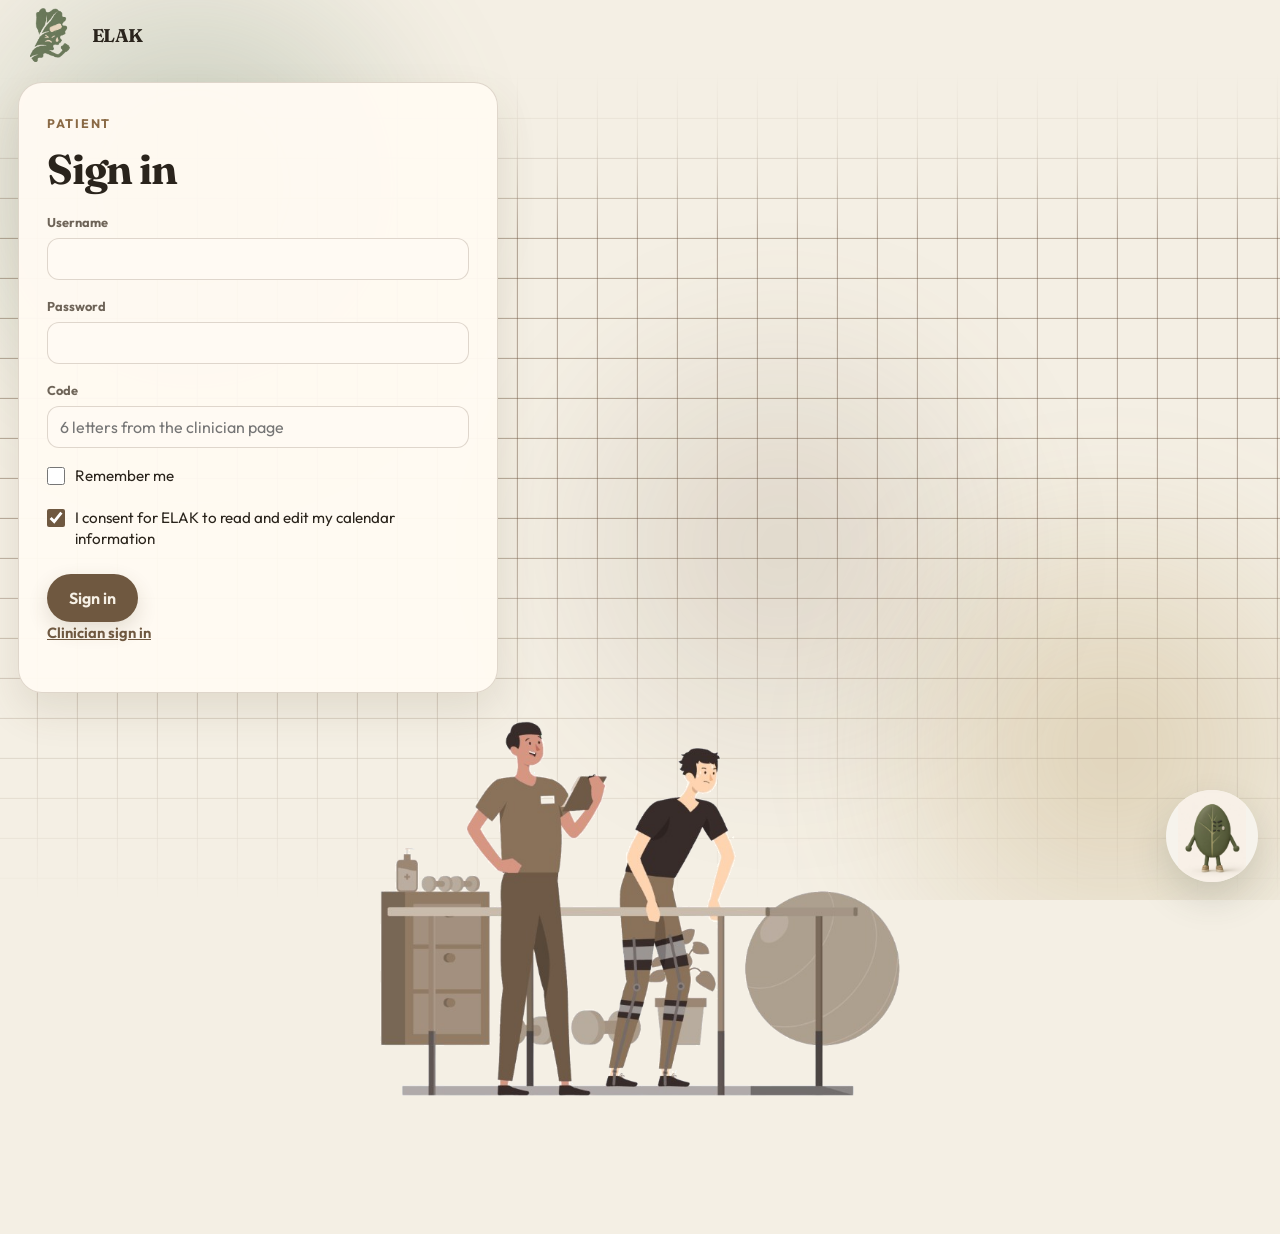
==== commit 1cdd0d69: "Move the live site to the repo root and add press feedback with a drifting background. Co-authored-b" ====
--- a/index.html
+++ b/index.html
@@ -1195,11 +1195,13 @@
     .quest { transition: none; }
   }
 </style>
+<link rel="stylesheet" href="ui-motion.css?v=2">
 </head>
 <body>
 <div id="page-fade" style="position:fixed;inset:0;background:#0b0b0f;z-index:99999;pointer-events:none;opacity:1;transition:opacity .55s ease"></div>
 <div id="shape-grid" class="shape-grid" aria-hidden="true"></div>
-<script src="shape-grid.js?v=32"></script>
+<script src="shape-grid.js?v=33"></script>
+<script src="ui-motion.js?v=1"></script>
 <div id="app">
   <header>
     <button class="brand" id="home" type="button"><img class="mark" src="elak-logo.png?v=2" alt=""> ELAK</button>
@@ -1605,8 +1607,8 @@
 <video id="cam" playsinline muted hidden></video>
 
 <script src="shared.js?v=89"></script>
-<script src="calendar-plugin.js?v=111"></script>
-<script src="agent.js?v=99"></script>
+<script src="calendar-plugin.js?v=115"></script>
+<script src="agent.js?v=100"></script>
 <script src="kale-config.js?v=1"></script>
 <script src="buddy.js?v=106"></script>
 <script>
--- a/ui-motion.css
+++ b/ui-motion.css
@@ -0,0 +1,176 @@
+/* Motion layer on the existing ELAK product.
+   Brand stays paper + terra + leaf. Layout and copy stay.
+   MOTION_INTENSITY 6: press feedback, drifting grid, slow color wash.
+   z-index: 0 ambient, 1 grid, 2 app and report content. */
+
+.ambient-field {
+  position: fixed;
+  inset: 0;
+  z-index: 0;
+  pointer-events: none;
+  overflow: hidden;
+}
+
+.ambient-field span {
+  position: absolute;
+  width: 46vw;
+  height: 46vw;
+  min-width: 280px;
+  min-height: 280px;
+  border-radius: 50%;
+  filter: blur(46px);
+  will-change: transform;
+  animation: ambient-drift 26s cubic-bezier(0.45, 0, 0.55, 1) infinite alternate;
+}
+
+.ambient-field span:nth-child(1) {
+  top: -12%;
+  left: -8%;
+  background: radial-gradient(circle, rgba(95, 125, 98, 0.34), transparent 68%);
+}
+
+.ambient-field span:nth-child(2) {
+  right: -10%;
+  bottom: -16%;
+  background: radial-gradient(circle, rgba(166, 132, 61, 0.28), transparent 70%);
+  animation-duration: 34s;
+  animation-delay: -8s;
+}
+
+.ambient-field span:nth-child(3) {
+  top: 28%;
+  left: 38%;
+  background: radial-gradient(circle, rgba(111, 88, 64, 0.16), transparent 68%);
+  animation-duration: 22s;
+  animation-delay: -4s;
+}
+
+@keyframes ambient-drift {
+  from { transform: translate3d(0, 0, 0) scale(1); }
+  to { transform: translate3d(7vw, 5vh, 0) scale(1.12); }
+}
+
+.shape-grid {
+  position: fixed;
+  inset: 0;
+  z-index: 1;
+  pointer-events: none;
+  overflow: hidden;
+  -webkit-mask-image: linear-gradient(to bottom, transparent 0%, transparent 8%, rgba(0, 0, 0, 0.22) 16%, #000 26%, #000 58%, rgba(0, 0, 0, 0.4) 80%, transparent 100%);
+  mask-image: linear-gradient(to bottom, transparent 0%, transparent 8%, rgba(0, 0, 0, 0.22) 16%, #000 26%, #000 58%, rgba(0, 0, 0, 0.4) 80%, transparent 100%);
+}
+
+.shapegrid-canvas {
+  width: 100%;
+  height: 100%;
+  display: block;
+  animation: grid-breathe 12s ease-in-out infinite alternate;
+}
+
+@keyframes grid-breathe {
+  from { opacity: 0.62; }
+  to { opacity: 1; }
+}
+
+#app,
+.content {
+  position: relative;
+  z-index: 2;
+}
+
+/* Report copy sits in the page flow, so keep a paper field under it.
+   The drifting grid stays in the margins. */
+.content {
+  background: #f4efe4;
+}
+
+button,
+a.ghost,
+.choice,
+.mode,
+.tab,
+.ai-box__btn,
+.backlink--x {
+  transition:
+    transform 180ms cubic-bezier(0.16, 1, 0.3, 1),
+    background-color 180ms cubic-bezier(0.16, 1, 0.3, 1),
+    border-color 180ms cubic-bezier(0.16, 1, 0.3, 1),
+    box-shadow 180ms cubic-bezier(0.16, 1, 0.3, 1);
+}
+
+button:active:not(:disabled):not(#hold),
+a.ghost:active,
+.choice:active,
+.mode:active,
+.tab:active,
+.ai-box__btn:active:not(:disabled),
+.backlink--x:active {
+  transform: translateY(1px) scale(0.98);
+}
+
+[data-press-pos="1"] { position: relative; }
+
+.is-pressing { overflow: hidden; }
+
+.press-ripple {
+  position: absolute;
+  border-radius: 50%;
+  pointer-events: none;
+  background: rgba(111, 88, 64, 0.22);
+  transform: scale(0.15);
+  opacity: 0.75;
+  animation: press-ripple 480ms cubic-bezier(0.16, 1, 0.3, 1) forwards;
+}
+
+.primary > .press-ripple,
+.tab.sel > .press-ripple,
+.secondary.sel > .press-ripple,
+#hold > .press-ripple {
+  background: rgba(247, 241, 230, 0.38);
+}
+
+@keyframes press-ripple {
+  to { transform: scale(1); opacity: 0; }
+}
+
+.ptable tbody tr {
+  transition: background-color 160ms cubic-bezier(0.16, 1, 0.3, 1);
+}
+
+.ptable tbody tr:active {
+  background: rgba(95, 125, 98, 0.28);
+}
+
+@media (prefers-reduced-motion: reduce) {
+  .ambient-field span,
+  .shapegrid-canvas,
+  .press-ripple {
+    animation: none;
+  }
+
+  button,
+  a.ghost,
+  .choice,
+  .mode,
+  .tab,
+  .ai-box__btn,
+  .backlink--x,
+  .ptable tbody tr {
+    transition: none;
+  }
+
+  button:active:not(:disabled):not(#hold),
+  a.ghost:active,
+  .choice:active,
+  .mode:active,
+  .tab:active,
+  .ai-box__btn:active:not(:disabled),
+  .backlink--x:active {
+    transform: none;
+  }
+}
+
+@media (prefers-reduced-transparency: reduce) {
+  .ambient-field { display: none; }
+  .shapegrid-canvas { animation: none; opacity: 0.85; }
+}
